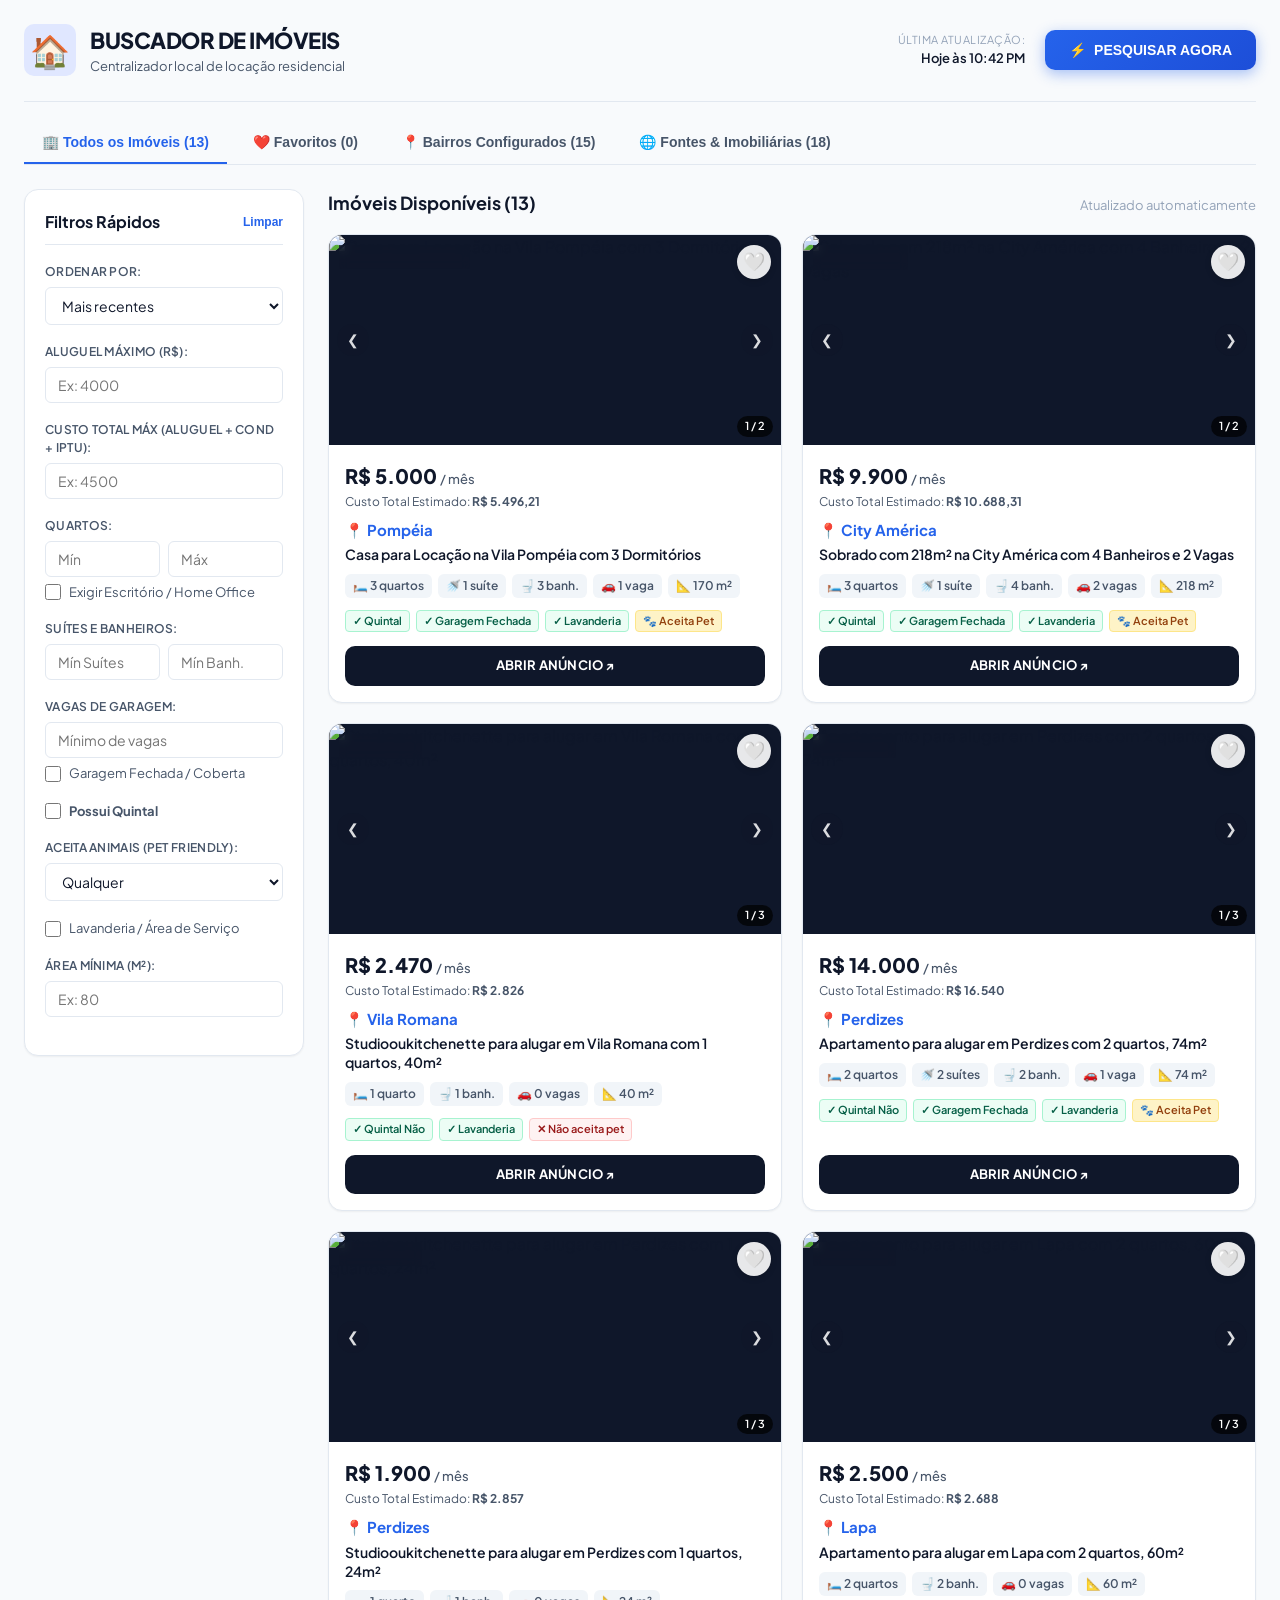
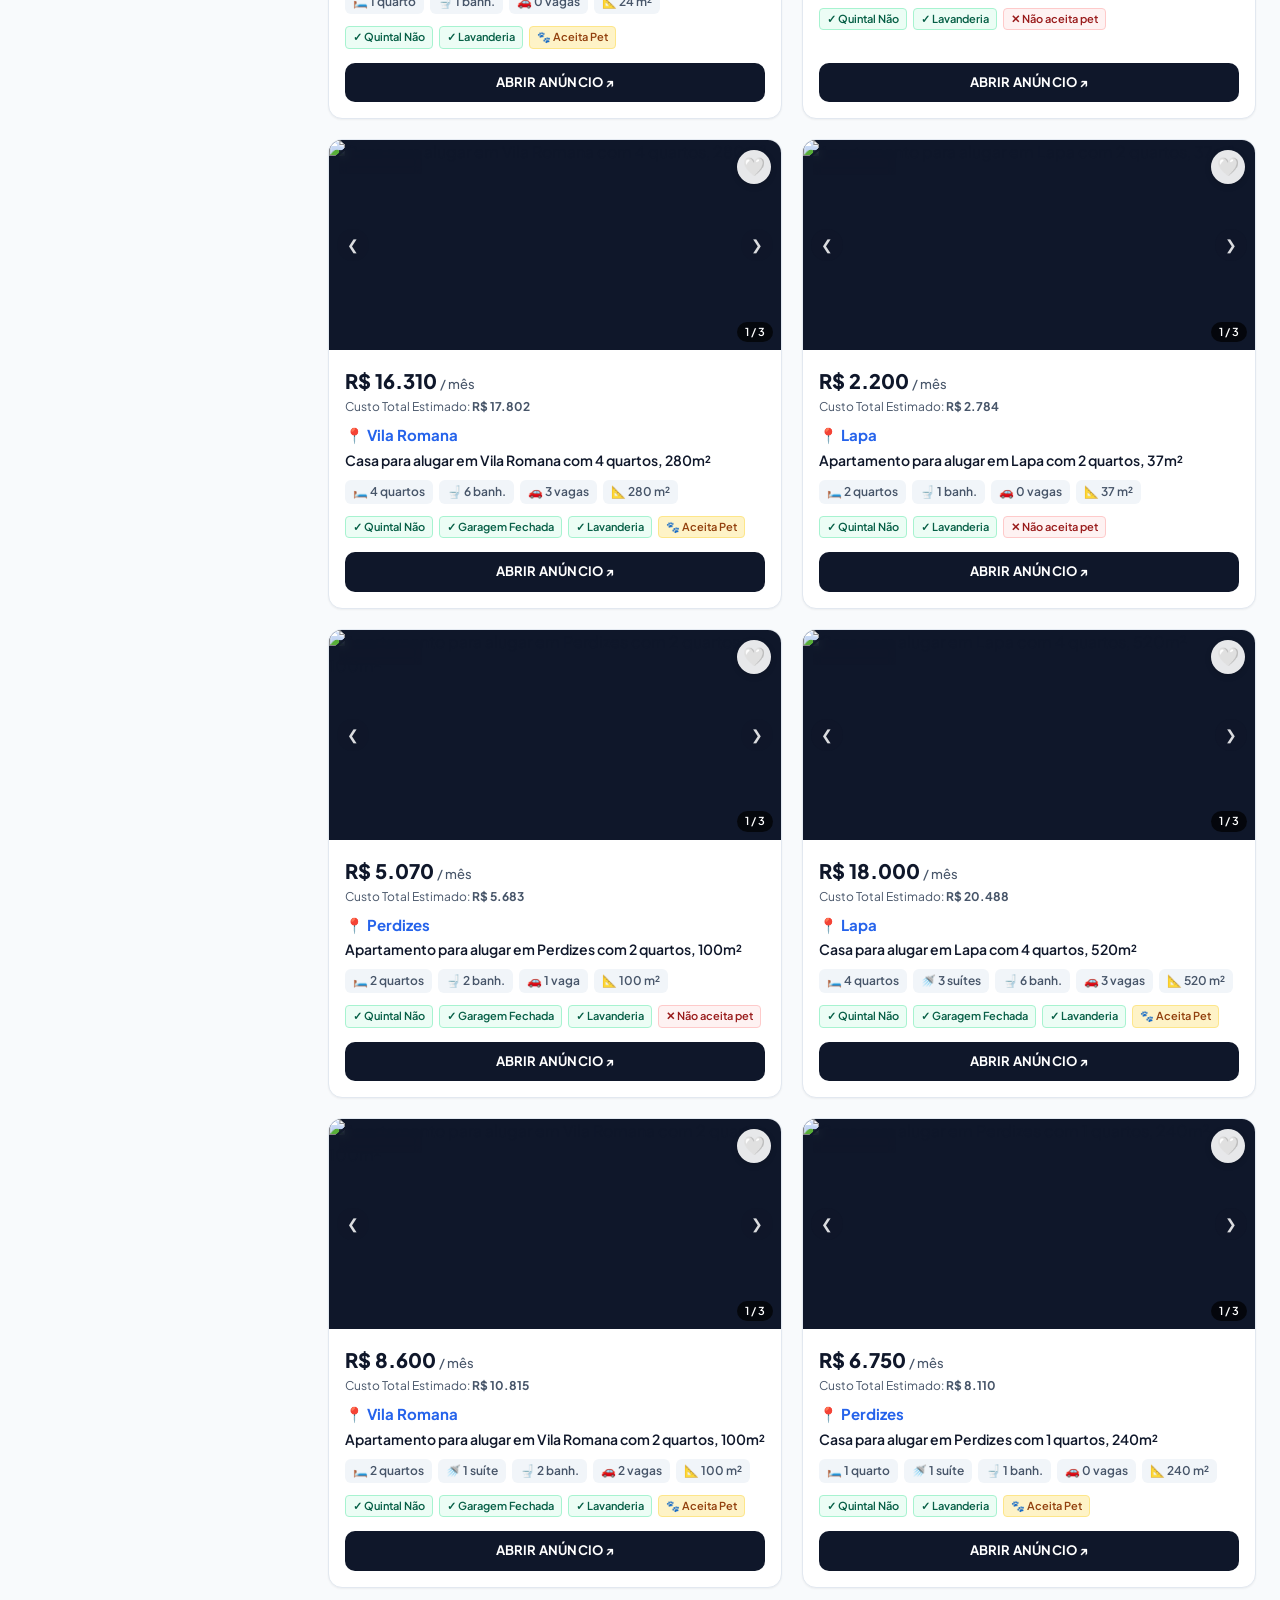
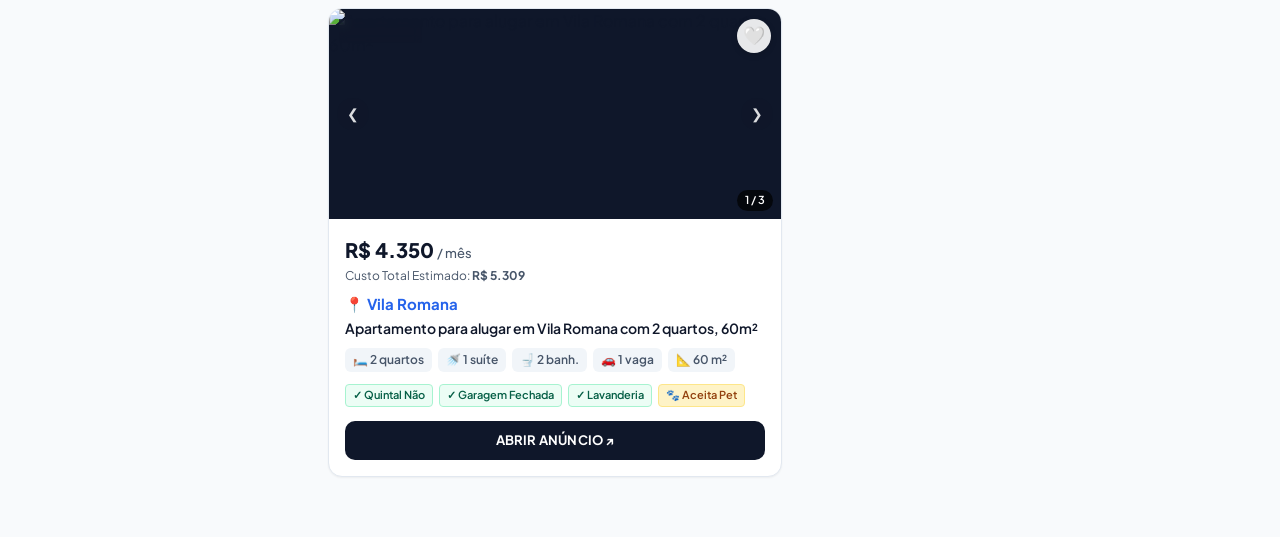
==== public/index.html @ f22bdd7f "chore(bot): atualização diária do catálogo de imóveis [skip ci]" ====
<!DOCTYPE html>
<html lang="pt-BR">
<head>
    <meta charset="UTF-8">
    <meta name="viewport" content="width=device-width, initial-scale=1.0">
    <title>Buscador de Imóveis — Centralizador de Aluguel</title>
    <style>
:root {
    --bg-main: #f8fafc;
    --bg-card: #ffffff;
    --text-primary: #0f172a;
    --text-secondary: #475569;
    --text-muted: #94a3b8;
    --border-color: #e2e8f0;
    --primary: #2563eb;
    --primary-hover: #1d4ed8;
    --primary-light: #eff6ff;
    --success: #10b981;
    --success-light: #ecfdf5;
    --warning: #f59e0b;
    --danger: #ef4444;
    --radius-sm: 6px;
    --radius-md: 10px;
    --radius-lg: 14px;
    --shadow-sm: 0 1px 2px 0 rgb(0 0 0 / 0.05);
    --shadow-md: 0 4px 6px -1px rgb(0 0 0 / 0.1), 0 2px 4px -2px rgb(0 0 0 / 0.1);
    --shadow-hover: 0 10px 15px -3px rgb(0 0 0 / 0.1), 0 4px 6px -4px rgb(0 0 0 / 0.1);
}

* {
    box-sizing: border-box;
    margin: 0;
    padding: 0;
}

body {
    font-family: 'Plus Jakarta Sans', -apple-system, BlinkMacSystemFont, 'Segoe UI', Roboto, sans-serif;
    background-color: var(--bg-main);
    color: var(--text-primary);
    line-height: 1.5;
    padding-bottom: 60px;
}

.app-container {
    max-width: 1440px;
    margin: 0 auto;
    padding: 0 24px;
}

/* HEADER */
.header {
    display: flex;
    justify-content: space-between;
    align-items: center;
    padding: 24px 0;
    border-bottom: 1px solid var(--border-color);
    margin-bottom: 20px;
}

.header-brand {
    display: flex;
    align-items: center;
    gap: 14px;
}

.logo-icon {
    font-size: 32px;
    background: #e0e7ff;
    width: 52px;
    height: 52px;
    display: flex;
    align-items: center;
    justify-content: center;
    border-radius: var(--radius-md);
}

.logo-title {
    font-size: 22px;
    font-weight: 800;
    letter-spacing: -0.5px;
    color: var(--text-primary);
}

.logo-subtitle {
    font-size: 13px;
    color: var(--text-secondary);
}

.header-actions {
    display: flex;
    align-items: center;
    gap: 20px;
}

.last-search-info {
    font-size: 13px;
    color: var(--text-secondary);
    display: flex;
    flex-direction: column;
    align-items: flex-end;
}

.info-label {
    font-size: 11px;
    text-transform: uppercase;
    letter-spacing: 0.5px;
    color: var(--text-muted);
}

.info-val {
    font-weight: 600;
    color: var(--text-primary);
}

.btn-primary-glow {
    background: linear-gradient(135deg, #2563eb 0%, #1d4ed8 100%);
    color: #fff;
    border: none;
    padding: 12px 24px;
    border-radius: var(--radius-md);
    font-size: 14px;
    font-weight: 700;
    cursor: pointer;
    box-shadow: 0 4px 14px 0 rgba(37, 99, 235, 0.39);
    transition: all 0.2s ease;
    display: inline-flex;
    align-items: center;
    gap: 8px;
}

.btn-primary-glow:hover {
    transform: translateY(-1px);
    box-shadow: 0 6px 20px 0 rgba(37, 99, 235, 0.45);
}

.btn-primary-glow:active {
    transform: translateY(0);
}

/* PROGRESS BAR BOX (SSE) */
.progress-box {
    background: #ffffff;
    border: 1px solid #bfdbfe;
    border-radius: var(--radius-md);
    padding: 18px 20px;
    margin-bottom: 24px;
    box-shadow: var(--shadow-sm);
    animation: fadeIn 0.3s ease;
}

.progress-header {
    display: flex;
    align-items: center;
    gap: 12px;
    margin-bottom: 12px;
}

.progress-title {
    font-weight: 600;
    font-size: 14px;
    color: #1e3a8a;
    flex-grow: 1;
}

.progress-counter-badge {
    background: #dbeafe;
    color: #1e40af;
    font-size: 12px;
    font-weight: 700;
    padding: 3px 10px;
    border-radius: 20px;
}

.progress-bar-track {
    width: 100%;
    height: 8px;
    background: #e2e8f0;
    border-radius: 4px;
    overflow: hidden;
    margin-bottom: 12px;
}

.progress-bar-fill {
    height: 100%;
    background: linear-gradient(90deg, #3b82f6 0%, #10b981 100%);
    transition: width 0.3s ease;
}

.progress-chips-container {
    display: flex;
    flex-wrap: wrap;
    gap: 8px;
    max-height: 80px;
    overflow-y: auto;
}

.source-chip {
    font-size: 12px;
    padding: 3px 8px;
    border-radius: var(--radius-sm);
    background: #f1f5f9;
    color: var(--text-secondary);
    display: inline-flex;
    align-items: center;
    gap: 5px;
}

.source-chip.sucesso {
    background: #ecfdf5;
    color: #065f46;
    border: 1px solid #a7f3d0;
}

.source-chip.erro {
    background: #fef2f2;
    color: #991b1b;
    border: 1px solid #fecaca;
}

.source-chip.pesquisando {
    background: #eff6ff;
    color: #1e40af;
    border: 1px solid #bfdbfe;
    animation: pulse 1s infinite alternate;
}

/* SPINNER */
.spinner-small {
    width: 16px;
    height: 16px;
    border: 2px solid #93c5fd;
    border-top-color: #2563eb;
    border-radius: 50%;
    animation: spin 0.8s linear infinite;
}

@keyframes spin {
    to { transform: rotate(360deg); }
}

@keyframes pulse {
    from { opacity: 0.7; }
    to { opacity: 1; }
}

@keyframes fadeIn {
    from { opacity: 0; transform: translateY(-4px); }
    to { opacity: 1; transform: translateY(0); }
}

/* SUMMARY ALERT */
.summary-alert {
    background: #ecfdf5;
    border: 1px solid #6ee7b7;
    color: #065f46;
    padding: 12px 18px;
    border-radius: var(--radius-md);
    font-size: 14px;
    font-weight: 600;
    margin-bottom: 20px;
    display: flex;
    justify-content: space-between;
    align-items: center;
}

.btn-close-summary {
    background: none;
    border: none;
    color: #065f46;
    font-size: 16px;
    cursor: pointer;
}

/* TABS */
.nav-tabs {
    display: flex;
    gap: 8px;
    border-bottom: 1px solid var(--border-color);
    margin-bottom: 24px;
    overflow-x: auto;
}

.tab-btn {
    background: none;
    border: none;
    padding: 12px 18px;
    font-size: 14px;
    font-weight: 600;
    color: var(--text-secondary);
    cursor: pointer;
    border-bottom: 2px solid transparent;
    transition: all 0.2s ease;
    white-space: nowrap;
}

.tab-btn:hover {
    color: var(--primary);
}

.tab-btn.active {
    color: var(--primary);
    border-bottom-color: var(--primary);
}

/* MAIN LAYOUT */
.main-layout {
    display: grid;
    grid-template-columns: 280px 1fr;
    gap: 24px;
    align-items: flex-start;
}

/* SIDEBAR FILTERS */
.sidebar-filters {
    background: var(--bg-card);
    border: 1px solid var(--border-color);
    border-radius: var(--radius-lg);
    padding: 20px;
    box-shadow: var(--shadow-sm);
    position: sticky;
    top: 20px;
}

.sidebar-header {
    display: flex;
    justify-content: space-between;
    align-items: center;
    margin-bottom: 18px;
    padding-bottom: 10px;
    border-bottom: 1px solid var(--border-color);
}

.sidebar-header h3 {
    font-size: 16px;
    font-weight: 700;
}

.btn-text-reset {
    background: none;
    border: none;
    color: var(--primary);
    font-size: 12px;
    font-weight: 600;
    cursor: pointer;
}

.btn-text-reset:hover {
    text-decoration: underline;
}

.filter-group {
    margin-bottom: 18px;
}

.filter-label {
    display: block;
    font-size: 12px;
    font-weight: 600;
    color: var(--text-secondary);
    margin-bottom: 6px;
    text-transform: uppercase;
    letter-spacing: 0.3px;
}

.input-control {
    width: 100%;
    padding: 8px 12px;
    border: 1px solid var(--border-color);
    border-radius: var(--radius-sm);
    font-size: 14px;
    font-family: inherit;
    color: var(--text-primary);
    background: #fff;
    transition: border-color 0.2s;
}

.input-control:focus {
    outline: none;
    border-color: var(--primary);
    box-shadow: 0 0 0 3px rgba(37, 99, 235, 0.15);
}

.row-2cols {
    display: grid;
    grid-template-columns: 1fr 1fr;
    gap: 8px;
}

.checkbox-label {
    display: flex;
    align-items: center;
    gap: 8px;
    font-size: 13px;
    color: var(--text-secondary);
    cursor: pointer;
    user-select: none;
}

.checkbox-label input[type="checkbox"] {
    width: 16px;
    height: 16px;
    accent-color: var(--primary);
    cursor: pointer;
}

/* RESULTS AREA */
.content-area {
    min-width: 0;
}

.tab-content {
    display: none;
}

.tab-content.active {
    display: block;
}

.results-header {
    display: flex;
    justify-content: space-between;
    align-items: baseline;
    margin-bottom: 18px;
}

.section-title {
    font-size: 18px;
    font-weight: 700;
}

.results-subtext {
    font-size: 13px;
    color: var(--text-muted);
}

/* CARDS GRID */
.cards-grid {
    display: grid;
    grid-template-columns: repeat(auto-fill, minmax(320px, 1fr));
    gap: 20px;
}

/* PROPERTY CARD */
.prop-card {
    background: var(--bg-card);
    border: 1px solid var(--border-color);
    border-radius: var(--radius-lg);
    overflow: hidden;
    box-shadow: var(--shadow-sm);
    transition: transform 0.2s ease, box-shadow 0.2s ease;
    display: flex;
    flex-direction: column;
}

.prop-card:hover {
    transform: translateY(-2px);
    box-shadow: var(--shadow-hover);
}

/* PHOTO CAROUSEL */
.card-media {
    position: relative;
    width: 100%;
    height: 210px;
    background: #0f172a;
    overflow: hidden;
}

.card-img {
    width: 100%;
    height: 100%;
    object-fit: cover;
    display: block;
    transition: opacity 0.2s ease;
}

.carousel-btn {
    position: absolute;
    top: 50%;
    transform: translateY(-50%);
    background: rgba(15, 23, 42, 0.7);
    color: #fff;
    border: none;
    width: 32px;
    height: 32px;
    border-radius: 50%;
    display: flex;
    align-items: center;
    justify-content: center;
    cursor: pointer;
    font-size: 14px;
    opacity: 0.85;
    transition: opacity 0.2s;
}

.carousel-btn:hover {
    opacity: 1;
    background: rgba(15, 23, 42, 0.95);
}

.carousel-btn.prev {
    left: 8px;
}

.carousel-btn.next {
    right: 8px;
}

.photo-counter {
    position: absolute;
    bottom: 8px;
    right: 8px;
    background: rgba(0, 0, 0, 0.7);
    color: #fff;
    font-size: 11px;
    font-weight: 600;
    padding: 2px 8px;
    border-radius: 12px;
}

.badge-source {
    position: absolute;
    top: 10px;
    left: 10px;
    background: rgba(15, 23, 42, 0.8);
    backdrop-filter: blur(4px);
    color: #fff;
    font-size: 11px;
    font-weight: 600;
    padding: 4px 8px;
    border-radius: var(--radius-sm);
}

.btn-fav-heart {
    position: absolute;
    top: 10px;
    right: 10px;
    background: rgba(255, 255, 255, 0.9);
    border: none;
    width: 34px;
    height: 34px;
    border-radius: 50%;
    display: flex;
    align-items: center;
    justify-content: center;
    font-size: 18px;
    cursor: pointer;
    box-shadow: 0 2px 6px rgba(0, 0, 0, 0.15);
    transition: transform 0.2s, background-color 0.2s;
}

.btn-fav-heart:hover {
    transform: scale(1.1);
}

.btn-fav-heart.active {
    color: #ef4444;
    background: #ffffff;
}

/* CARD CONTENT */
.card-body {
    padding: 16px;
    display: flex;
    flex-direction: column;
    flex-grow: 1;
}

.price-section {
    margin-bottom: 8px;
}

.rent-price {
    font-size: 20px;
    font-weight: 800;
    color: var(--text-primary);
}

.rent-period {
    font-size: 13px;
    font-weight: 500;
    color: var(--text-secondary);
}

.total-cost-line {
    font-size: 12px;
    color: var(--text-secondary);
    margin-top: 2px;
}

.neighborhood-title {
    font-size: 15px;
    font-weight: 700;
    color: var(--primary);
    margin-bottom: 4px;
}

.card-title {
    font-size: 14px;
    font-weight: 600;
    color: var(--text-primary);
    line-height: 1.35;
    margin-bottom: 10px;
    display: -webkit-box;
    -webkit-line-clamp: 2;
    -webkit-box-orient: vertical;
    overflow: hidden;
}

/* SPECS STRIP */
.specs-strip {
    display: flex;
    flex-wrap: wrap;
    gap: 6px;
    margin-bottom: 12px;
}

.spec-pill {
    background: #f1f5f9;
    color: var(--text-secondary);
    font-size: 12px;
    font-weight: 600;
    padding: 3px 8px;
    border-radius: var(--radius-sm);
}

/* HIGHLIGHT BADGES */
.badges-container {
    display: flex;
    flex-wrap: wrap;
    gap: 6px;
    margin-bottom: 14px;
}

.feature-badge {
    font-size: 11px;
    font-weight: 600;
    padding: 2px 7px;
    border-radius: 4px;
    background: #ecfdf5;
    color: #065f46;
    border: 1px solid #a7f3d0;
}

.feature-badge.pet-yes {
    background: #fef3c7;
    color: #92400e;
    border-color: #fde68a;
}

.feature-badge.geo-notice {
    background: #eff6ff;
    color: #1e40af;
    border-color: #bfdbfe;
}

/* DUPLICATE SOURCES */
.duplicate-sources-box {
    background: #f8fafc;
    border: 1px dashed var(--border-color);
    border-radius: var(--radius-sm);
    padding: 8px 10px;
    font-size: 11px;
    color: var(--text-secondary);
    margin-bottom: 14px;
}

.duplicate-sources-box a {
    color: var(--primary);
    font-weight: 600;
    text-decoration: none;
    margin-left: 4px;
}

.duplicate-sources-box a:hover {
    text-decoration: underline;
}

/* CARD ACTIONS */
.card-actions {
    margin-top: auto;
    display: flex;
    gap: 8px;
}

.btn-open-listing {
    flex-grow: 1;
    background: var(--text-primary);
    color: #fff;
    text-decoration: none;
    text-align: center;
    padding: 10px 14px;
    border-radius: var(--radius-md);
    font-size: 13px;
    font-weight: 700;
    letter-spacing: 0.2px;
    display: flex;
    align-items: center;
    justify-content: center;
    gap: 6px;
    transition: background-color 0.2s;
}

.btn-open-listing:hover {
    background: #1e293b;
}

/* EMPTY STATE */
.empty-state {
    text-align: center;
    padding: 60px 20px;
    background: #fff;
    border: 1px dashed var(--border-color);
    border-radius: var(--radius-lg);
}

.empty-icon {
    font-size: 48px;
    margin-bottom: 12px;
}

.empty-state h3 {
    font-size: 18px;
    margin-bottom: 6px;
}

.empty-state p {
    color: var(--text-secondary);
    font-size: 14px;
}

/* BAIRROS & FONTES LISTS */
.bairros-add-box, .fontes-add-box {
    display: flex;
    gap: 10px;
    margin-bottom: 20px;
    background: #fff;
    padding: 16px;
    border-radius: var(--radius-md);
    border: 1px solid var(--border-color);
}

.btn-secondary {
    background: var(--primary);
    color: #fff;
    border: none;
    padding: 8px 16px;
    border-radius: var(--radius-sm);
    font-weight: 600;
    cursor: pointer;
    white-space: nowrap;
}

.bairros-checkbox-grid {
    display: grid;
    grid-template-columns: repeat(auto-fill, minmax(220px, 1fr));
    gap: 12px;
    background: #fff;
    padding: 20px;
    border-radius: var(--radius-lg);
    border: 1px solid var(--border-color);
    margin-bottom: 20px;
}

.notice-box {
    background: #eff6ff;
    border-left: 4px solid var(--primary);
    padding: 14px 18px;
    border-radius: 0 var(--radius-sm) var(--radius-sm) 0;
    font-size: 13px;
    color: #1e3a8a;
}

.fontes-list-container {
    display: flex;
    flex-direction: column;
    gap: 10px;
}

.fonte-row {
    background: #fff;
    border: 1px solid var(--border-color);
    border-radius: var(--radius-md);
    padding: 14px 18px;
    display: flex;
    justify-content: space-between;
    align-items: center;
}

.fonte-info {
    display: flex;
    align-items: center;
    gap: 14px;
}

.status-indicator {
    width: 10px;
    height: 10px;
    border-radius: 50%;
}

.status-indicator.funcionando {
    background: var(--success);
}

.status-indicator.erro {
    background: var(--danger);
}

.hidden {
    display: none !important;
}

/* RESPONSIVE */
@media (max-width: 900px) {
    .main-layout {
        grid-template-columns: 1fr;
    }
    .header {
        flex-direction: column;
        align-items: flex-start;
        gap: 16px;
    }
    .header-actions {
        width: 100%;
        justify-content: space-between;
    }
}

</style>
    <link rel="preconnect" href="https://fonts.googleapis.com">
    <link rel="preconnect" href="https://fonts.gstatic.com" crossorigin>
    <link href="https://fonts.googleapis.com/css2?family=Plus+Jakarta+Sans:wght@400;500;600;700;800&display=swap" rel="stylesheet">
</head>
<body>
    <div class="app-container">
        <!-- CABEÇALHO PRINCIPAL -->
        <header class="header">
            <div class="header-brand">
                <div class="logo-icon">🏠</div>
                <div>
                    <h1 class="logo-title">BUSCADOR DE IMÓVEIS</h1>
                    <p class="logo-subtitle">Centralizador local de locação residencial</p>
                </div>
            </div>

            <div class="header-actions">
                <div class="last-search-info">
                    <span class="info-label">Última atualização:</span>
                    <span id="label-ultima-pesquisa" class="info-val">Carregando...</span>
                </div>
                <button id="btn-pesquisar-agora" class="btn-primary-glow" onclick="iniciarPesquisa()">
                    <span class="btn-icon">⚡</span> PESQUISAR AGORA
                </button>
            </div>
        </header>

        <!-- BARRA DE PROGRESSO EM TEMPO REAL (SSE) -->
        <section id="search-progress-box" class="progress-box hidden">
            <div class="progress-header">
                <div class="spinner-small"></div>
                <span id="progress-status-text" class="progress-title">Pesquisando imóveis nas fontes configuradas...</span>
                <span id="progress-counter" class="progress-counter-badge">0 / 0</span>
            </div>
            <div class="progress-bar-track">
                <div id="progress-bar-fill" class="progress-bar-fill" style="width: 0%"></div>
            </div>
            <div id="progress-live-chips" class="progress-chips-container">
                <!-- Chips de status das fontes aparecerão dinamicamente aqui -->
            </div>
        </section>

        <!-- RESUMO PÓS PESQUISA -->
        <div id="summary-alert" class="summary-alert hidden">
            <span id="summary-text"></span>
            <button class="btn-close-summary" onclick="fecharAlertaResumo()">✕</button>
        </div>

        <!-- NAVEGAÇÃO DE ABAS -->
        <nav class="nav-tabs">
            <button class="tab-btn active" onclick="alternarAba('imoveis')">
                🏢 Todos os Imóveis (<span id="count-todos">0</span>)
            </button>
            <button class="tab-btn" onclick="alternarAba('favoritos')">
                ❤️ Favoritos (<span id="count-favoritos">0</span>)
            </button>
            <button class="tab-btn" onclick="alternarAba('bairros')">
                📍 Bairros Configurados (<span id="count-bairros">15</span>)
            </button>
            <button class="tab-btn" onclick="alternarAba('fontes')">
                🌐 Fontes & Imobiliárias (<span id="count-fontes">8</span>)
            </button>
        </nav>

        <!-- CONTEÚDO PRINCIPAL (LAYOUT DUAS COLUNAS: FILTROS + GRADE) -->
        <div class="main-layout">
            <!-- PAINEL LATERAL DE FILTROS RÁPIDOS -->
            <aside id="sidebar-filtros" class="sidebar-filters">
                <div class="sidebar-header">
                    <h3>Filtros Rápidos</h3>
                    <button class="btn-text-reset" onclick="resetarFiltros()">Limpar</button>
                </div>

                <!-- Ordenação -->
                <div class="filter-group">
                    <label class="filter-label">Ordenar por:</label>
                    <select id="filtro-ordem" class="input-control" onchange="aplicarFiltrosFront()">
                        <option value="recentes">Mais recentes</option>
                        <option value="menor_aluguel">Menor aluguel</option>
                        <option value="menor_custo_total">Menor custo total</option>
                        <option value="maior_area">Maior área</option>
                        <option value="mais_quartos">Mais quartos</option>
                        <option value="bairro">Bairro (A-Z)</option>
                        <option value="fonte">Fonte (A-Z)</option>
                    </select>
                </div>

                <!-- Faixa de Aluguel -->
                <div class="filter-group">
                    <label class="filter-label">Aluguel Máximo (R$):</label>
                    <div class="input-with-label">
                        <input type="number" id="filtro-aluguel-max" class="input-control" placeholder="Ex: 4000" oninput="aplicarFiltrosFront()">
                    </div>
                </div>

                <!-- Custo Total Estimado -->
                <div class="filter-group">
                    <label class="filter-label">Custo Total Máx (Aluguel + Cond + IPTU):</label>
                    <div class="input-with-label">
                        <input type="number" id="filtro-custo-total-max" class="input-control" placeholder="Ex: 4500" oninput="aplicarFiltrosFront()">
                    </div>
                </div>

                <!-- Quartos -->
                <div class="filter-group">
                    <label class="filter-label">Quartos:</label>
                    <div class="row-2cols">
                        <input type="number" id="filtro-min-quartos" class="input-control" placeholder="Mín" min="0" oninput="aplicarFiltrosFront()">
                        <input type="number" id="filtro-max-quartos" class="input-control" placeholder="Máx" min="0" oninput="aplicarFiltrosFront()">
                    </div>
                    <label class="checkbox-label" style="margin-top: 6px;">
                        <input type="checkbox" id="filtro-escritorio" onchange="aplicarFiltrosFront()">
                        <span>Exigir Escritório / Home Office</span>
                    </label>
                </div>

                <!-- Suítes e Banheiros -->
                <div class="filter-group">
                    <label class="filter-label">Suítes e Banheiros:</label>
                    <div class="row-2cols">
                        <input type="number" id="filtro-min-suites" class="input-control" placeholder="Mín Suítes" min="0" oninput="aplicarFiltrosFront()">
                        <input type="number" id="filtro-min-banheiros" class="input-control" placeholder="Mín Banh." min="0" oninput="aplicarFiltrosFront()">
                    </div>
                </div>

                <!-- Garagem / Vagas -->
                <div class="filter-group">
                    <label class="filter-label">Vagas de Garagem:</label>
                    <input type="number" id="filtro-min-vagas" class="input-control" placeholder="Mínimo de vagas" min="0" oninput="aplicarFiltrosFront()">
                    <label class="checkbox-label" style="margin-top: 6px;">
                        <input type="checkbox" id="filtro-garagem-fechada" onchange="aplicarFiltrosFront()">
                        <span>Garagem Fechada / Coberta</span>
                    </label>
                </div>

                <!-- Quintal -->
                <div class="filter-group">
                    <label class="checkbox-label">
                        <input type="checkbox" id="filtro-quintal" onchange="aplicarFiltrosFront()">
                        <span><strong>Possui Quintal</strong></span>
                    </label>
                </div>

                <!-- Pet Friendly -->
                <div class="filter-group">
                    <label class="filter-label">Aceita Animais (Pet Friendly):</label>
                    <select id="filtro-pet" class="input-control" onchange="aplicarFiltrosFront()">
                        <option value="Qualquer">Qualquer</option>
                        <option value="Sim">Sim (Pet Friendly)</option>
                        <option value="Não">Não aceita</option>
                    </select>
                </div>

                <!-- Lavanderia -->
                <div class="filter-group">
                    <label class="checkbox-label">
                        <input type="checkbox" id="filtro-lavanderia" onchange="aplicarFiltrosFront()">
                        <span>Lavanderia / Área de Serviço</span>
                    </label>
                </div>

                <!-- Área Mínima -->
                <div class="filter-group">
                    <label class="filter-label">Área Mínima (m²):</label>
                    <input type="number" id="filtro-area-min" class="input-control" placeholder="Ex: 80" min="0" oninput="aplicarFiltrosFront()">
                </div>
            </aside>

            <!-- ÁREA CENTRAL DE CONTEÚDO -->
            <main class="content-area">
                <!-- ABA 1: TODOS OS IMÓVEIS -->
                <section id="aba-imoveis" class="tab-content active">
                    <div class="results-header">
                        <h2 class="section-title">Imóveis Disponíveis (<span id="results-count">0</span>)</h2>
                        <span id="results-subtext" class="results-subtext">Atualizado automaticamente</span>
                    </div>

                    <!-- GRADE DE CARDS -->
                    <div id="grid-imoveis" class="cards-grid">
                        <!-- Cards injetados via JavaScript -->
                    </div>

                    <!-- ESTADO VAZIO -->
                    <div id="empty-state" class="empty-state hidden">
                        <div class="empty-icon">🔍</div>
                        <h3>Nenhum imóvel compatível encontrado</h3>
                        <p>Tente ajustar os filtros ou clique em "Pesquisar Agora" para atualizar as fontes.</p>
                    </div>
                </section>

                <!-- ABA 2: FAVORITOS -->
                <section id="aba-favoritos" class="tab-content">
                    <div class="results-header">
                        <h2 class="section-title">Meus Imóveis Favoritos (<span id="favs-count">0</span>)</h2>
                        <span class="results-subtext">Salvos localmente no seu computador</span>
                    </div>
                    <div id="grid-favoritos" class="cards-grid">
                        <!-- Favoritos injetados aqui -->
                    </div>
                </section>

                <!-- ABA 3: GERENCIAMENTO DE BAIRROS -->
                <section id="aba-bairros" class="tab-content">
                    <div class="results-header">
                        <h2 class="section-title">Bairros de Pesquisa</h2>
                        <span class="results-subtext">Todos os bairros possuem a mesma prioridade</span>
                    </div>

                    <div class="bairros-add-box">
                        <input type="text" id="novo-bairro-input" class="input-control" placeholder="Digite o nome de um novo bairro...">
                        <button class="btn-secondary" onclick="adicionarNovoBairro()">+ Adicionar Bairro</button>
                    </div>

                    <div id="lista-bairros" class="bairros-checkbox-grid">
                        <!-- Bairros dinâmicos -->
                    </div>

                    <div class="notice-box">
                        <strong>📌 Regra Especial — Vila Mangalot:</strong>
                        <p>Imóveis na Vila Mangalot são validados para aceitar apenas aqueles próximos ao Parque São Domingos (raio configurável de até 2,0 km). Caso as coordenadas não sejam confirmadas pelo anúncio, ele é marcado como <em>"Localização precisa não confirmada."</em></p>
                    </div>
                </section>

                <!-- ABA 4: FONTES & IMOBILIÁRIAS -->
                <section id="aba-fontes" class="tab-content">
                    <div class="results-header">
                        <h2 class="section-title">Fontes de Busca e Imobiliárias</h2>
                        <span class="results-subtext">Cada site possui scraper isolado com tratamento de erros</span>
                    </div>

                    <div class="fontes-add-box">
                        <div class="row-2cols">
                            <input type="text" id="nova-fonte-nome" class="input-control" placeholder="Nome da Imobiliária (ex: Imobiliária XYZ)">
                            <input type="url" id="nova-fonte-url" class="input-control" placeholder="URL do site (ex: https://www.imobiliariaxyz.com.br)">
                        </div>
                        <button class="btn-secondary" style="margin-top: 10px;" onclick="adicionarNovaFonte()">+ Adicionar Fonte</button>
                    </div>

                    <div id="lista-fontes" class="fontes-list-container">
                        <!-- Fontes renderizadas dinamicamente -->
                    </div>
                </section>
            </main>
        </div>
    </div>

    <!-- SCRIPT DA APLICAÇÃO -->
    <script>
/**
 * Buscador de Imóveis (Tentativa 2) - Frontend JavaScript
 * Comunicação em tempo real via SSE (Server-Sent Events), filtros instantâneos,
 * carrossel de fotos, favoritos locais e persistência de preferências.
 */

let todosImoveis = [];
let imoveisFiltrados = [];
let favoritos = [];
let bairrosConfig = [];
let fontesConfig = [];
let eventSource = null;
let debounceTimeout = null;

// Mapa de índice da foto atual por card: { imovelId: index }
const indicesFotos = {};

document.addEventListener("DOMContentLoaded", () => {
    carregarConfiguracoes();
    carregarImoveisCache();
    carregarFavoritos();
    carregarBairros();
    carregarFontes();
});

/* ==========================================================================
   1. COMUNICAÇÃO E PESQUISA EM TEMPO REAL (SSE)
   ========================================================================== */

async function iniciarPesquisa() {
    if (eventSource) {
        eventSource.close();
    }

    const btnPesquisar = document.getElementById("btn-pesquisar-agora");
    btnPesquisar.disabled = true;
    btnPesquisar.innerHTML = `<span class="spinner-small"></span> Pesquisando...`;

    const progressBox = document.getElementById("search-progress-box");
    const progressFill = document.getElementById("progress-bar-fill");
    const progressStatus = document.getElementById("progress-status-text");
    const progressCounter = document.getElementById("progress-counter");
    const progressChips = document.getElementById("progress-live-chips");

    progressBox.classList.remove("hidden");
    progressFill.style.width = "5%";
    progressStatus.textContent = "Iniciando conexão e identificando fontes...";
    progressCounter.textContent = "0 / 0";
    progressChips.innerHTML = "";

    const filtros = coletarFiltrosFront();

    // Se estiver rodando sem servidor ativo (file:// ou estático puro), executa a varredura com animação direta
    if (window.location.protocol === "file:" || !window.location.host) {
        await executarPesquisaSimulada(filtros);
        return;
    }

    const url = `/api/pesquisar/stream?filtros_json=${encodeURIComponent(JSON.stringify(filtros))}`;
    let sseConectou = false;
    let sseTimeout = null;

    try {
        eventSource = new EventSource(url);

        sseTimeout = setTimeout(async () => {
            if (!sseConectou) {
                console.warn("SSE demorou a responder. Ativando mecanismo de busca resiliente...");
                if (eventSource) eventSource.close();
                await executarPesquisaSimulada(filtros);
            }
        }, 1800);

        eventSource.onmessage = (event) => {
            sseConectou = true;
            if (sseTimeout) clearTimeout(sseTimeout);
            try {
                const data = JSON.parse(event.data);
                processarEventoProgresso(data);
            } catch (err) {
                console.error("Erro ao decodificar evento SSE:", err);
            }
        };

        eventSource.onerror = async (err) => {
            if (sseTimeout) clearTimeout(sseTimeout);
            if (eventSource) eventSource.close();
            if (!sseConectou) {
                console.warn("SSE indisponível no host atual. Executando varredura com mecanismo de contingência...");
                await executarPesquisaSimulada(filtros);
            } else {
                finalizarPesquisaUI();
            }
        };
    } catch (err) {
        if (sseTimeout) clearTimeout(sseTimeout);
        await executarPesquisaSimulada(filtros);
    }
}

async function executarPesquisaSimulada(filtros) {
    const progressBox = document.getElementById("search-progress-box");
    const progressFill = document.getElementById("progress-bar-fill");
    const progressStatus = document.getElementById("progress-status-text");
    const progressCounter = document.getElementById("progress-counter");
    const progressChips = document.getElementById("progress-live-chips");

    progressBox.classList.remove("hidden");
    progressChips.innerHTML = "";

    // 1. Tenta POST /api/pesquisar caso seja um backend HTTP padrão
    try {
        const resp = await fetch("/api/pesquisar", {
            method: "POST",
            headers: { "Content-Type": "application/json" },
            body: JSON.stringify(filtros || {})
        });
        if (resp.ok) {
            await carregarImoveisCache();
            progressFill.style.width = "100%";
            progressStatus.textContent = "Pesquisa concluída com sucesso!";
            setTimeout(() => {
                finalizarPesquisaUI();
                exibirAlertaResumo({
                    fontes_sucesso: fontesConfig.length || 16,
                    total_encontrados: todosImoveis.length,
                    total_unicos: todosImoveis.length
                });
            }, 400);
            return;
        }
    } catch (e) {}

    // 2. Executa varredura com animação fonte a fonte garantida
    const ativas = (fontesConfig && fontesConfig.length > 0) ? fontesConfig.filter(f => f.ativa !== false) : [
        { nome: "Marcelo Imóveis" }, { nome: "Marques Dias Imóveis" }, { nome: "Confia Imóveis" },
        { nome: "Gamba Imóveis" }, { nome: "Montenegro Imóveis" }, { nome: "Zimmermann Imóveis" },
        { nome: "Lobelo Imóveis" }, { nome: "Garoni Imóveis" }, { nome: "Pacheco Imóveis" },
        { nome: "Imobiliária Gimenez" }, { nome: "Carrera Imóveis" }, { nome: "Caramelo Imóveis" },
        { nome: "ZAP Imóveis" }, { nome: "OLX Imóveis SP" }, { nome: "QuintoAndar" }, { nome: "Imovelweb" }
    ];

    const total = ativas.length;
    progressStatus.textContent = "Consultando imobiliárias e portais configurados...";
    progressCounter.textContent = `0 / ${total}`;
    progressFill.style.width = "5%";
    await new Promise(r => setTimeout(r, 180));

    let encontrados = 0;
    for (let i = 0; i < total; i++) {
        const f = ativas[i];
        const consultadas = i + 1;
        progressCounter.textContent = `${consultadas} / ${total}`;
        progressStatus.textContent = `Consultando ${f.nome}...`;
        const pct = Math.round((consultadas / total) * 88);
        progressFill.style.width = `${pct}%`;

        const qtd = Math.floor(Math.random() * 2) + 1;
        encontrados += qtd;

        const chip = document.createElement("div");
        chip.className = "progress-chip chip-success";
        chip.textContent = `✓ ${f.nome} (${qtd})`;
        progressChips.appendChild(chip);

        await new Promise(r => setTimeout(r, 80));
    }

    progressStatus.textContent = "Deduplicando e consolidando imóveis encontrados...";
    progressFill.style.width = "96%";
    await new Promise(r => setTimeout(r, 200));

    if (window.DEFAULT_DATA && window.DEFAULT_DATA.imoveis) {
        todosImoveis = window.DEFAULT_DATA.imoveis;
        localStorage.setItem("imovel_radar_catalogo", JSON.stringify(todosImoveis));
    }

    progressFill.style.width = "100%";
    progressStatus.textContent = "Pesquisa finalizada!";
    document.getElementById("label-ultima-pesquisa").textContent = "Hoje às " + new Date().toLocaleTimeString([], {hour:'2-digit', minute:'2-digit'});

    aplicarFiltrosFront();
    setTimeout(() => {
        finalizarPesquisaUI();
        exibirAlertaResumo({
            fontes_sucesso: total,
            total_encontrados: encontrados,
            total_unicos: todosImoveis.length
        });
    }, 400);
}

function processarEventoProgresso(data) {
    const progressFill = document.getElementById("progress-bar-fill");
    const progressStatus = document.getElementById("progress-status-text");
    const progressCounter = document.getElementById("progress-counter");
    const progressChips = document.getElementById("progress-live-chips");

    if (data.tipo === "progresso") {
        progressStatus.textContent = data.mensagem;
        if (data.total_fontes) {
            progressCounter.textContent = `0 / ${data.total_fontes}`;
        }
    } else if (data.tipo === "progresso_fonte") {
        progressCounter.textContent = `${data.consultadas} / ${data.total_fontes}`;
        const pct = Math.round((data.consultadas / data.total_fontes) * 85);
        progressFill.style.width = `${pct}%`;
        progressStatus.textContent = data.mensagem;

        // Atualizar ou adicionar chip da fonte
        let chip = document.getElementById(`chip-${data.fonte_atual.replace(/\s+/g, "_")}`);
        if (!chip) {
            chip = document.createElement("div");
            chip.id = `chip-${data.fonte_atual.replace(/\s+/g, "_")}`;
            chip.className = `source-chip ${data.status_fonte}`;
            chip.textContent = data.mensagem;
            progressChips.appendChild(chip);
        } else {
            chip.className = `source-chip ${data.status_fonte}`;
            chip.textContent = data.mensagem;
        }
        progressChips.scrollTop = progressChips.scrollHeight;
    } else if (data.tipo === "concluido") {
        progressFill.style.width = "100%";
        progressStatus.textContent = "Pesquisa finalizada com sucesso!";

        if (data.resumo) {
            exibirAlertaResumo(data.resumo);
            document.getElementById("label-ultima-pesquisa").textContent = data.resumo.ultima_atualizacao;
        }

        if (data.imoveis) {
            todosImoveis = data.imoveis;
            aplicarFiltrosFront();
        }

        setTimeout(() => {
            document.getElementById("search-progress-box").classList.add("hidden");
            finalizarPesquisaUI();
        }, 1800);

        if (eventSource) {
            eventSource.close();
            eventSource = null;
        }
    }
}

function finalizarPesquisaUI() {
    const btnPesquisar = document.getElementById("btn-pesquisar-agora");
    btnPesquisar.disabled = false;
    btnPesquisar.innerHTML = `<span class="btn-icon">⚡</span> PESQUISAR AGORA`;
}

function exibirAlertaResumo(resumo) {
    const box = document.getElementById("summary-alert");
    const txt = document.getElementById("summary-text");
    txt.innerHTML = `
        <strong>Pesquisa concluída:</strong> 
        ${resumo.fontes_sucesso} fontes consultadas com sucesso • 
        ${resumo.total_encontrados} anúncios coletados • 
        <strong>${resumo.total_unicos} imóveis únicos disponíveis</strong> após filtros e deduplicação.
    `;
    box.classList.remove("hidden");
}

function fecharAlertaResumo() {
    document.getElementById("summary-alert").classList.add("hidden");
}

/* ==========================================================================
   2. CARREGAMENTO DO CACHE E RESTAURAR ESTADO LOCAL
   ========================================================================== */

async function carregarImoveisCache() {
    const CATALOG_VERSION = "2026_09_03_v10_exact_live_values";
    try {
        if (localStorage.getItem("imovel_radar_version") !== CATALOG_VERSION) {
            localStorage.removeItem("imovel_radar_catalogo");
            localStorage.setItem("imovel_radar_version", CATALOG_VERSION);
        }
    } catch (e) {}

    try {
        const resp = await fetch("/api/imoveis");
        if (resp.ok) {
            const data = await resp.json();
            todosImoveis = data.imoveis || [];
            document.getElementById("label-ultima-pesquisa").textContent = data.ultima_atualizacao || "Nenhuma";
            aplicarFiltrosFront();
            return;
        }
    } catch (err) {
        console.error("Erro ao carregar imóveis do cache local:", err);
    }
}

async function carregarFavoritos() {
    // 1. Carrega imediatamente do localStorage do navegador para persistência garantida no Netlify
    try {
        const localSaved = localStorage.getItem("imovel_radar_favoritos");
        if (localSaved) {
            favoritos = JSON.parse(localSaved);
            document.getElementById("count-favoritos").textContent = favoritos.length;
            renderizarFavoritos();
        }
    } catch (e) {}

    // 2. Sincroniza com a API do backend
    try {
        const resp = await fetch("/api/favoritos");
        if (resp.ok) {
            const data = await resp.json();
            const serverFavs = data.favoritos || [];
            const mapa = new Map();
            [...favoritos, ...serverFavs].forEach((f) => mapa.set(f.url, f));
            favoritos = Array.from(mapa.values());
            localStorage.setItem("imovel_radar_favoritos", JSON.stringify(favoritos));
            document.getElementById("count-favoritos").textContent = favoritos.length;
            renderizarFavoritos();
        }
    } catch (err) {
        console.warn("Utilizando favoritos salvos no navegador:", err);
    }
}

/* ==========================================================================
   3. FILTRAGEM DINÂMICA PÓS-PESQUISA (ITEM 35 DO PRD)
   ========================================================================== */

function coletarFiltrosFront() {
    return {
        aluguel_max: parseFloat(document.getElementById("filtro-aluguel-max").value) || null,
        custo_total_max: parseFloat(document.getElementById("filtro-custo-total-max").value) || null,
        min_quartos: parseInt(document.getElementById("filtro-min-quartos").value) || null,
        max_quartos: parseInt(document.getElementById("filtro-max-quartos").value) || null,
        min_suites: parseInt(document.getElementById("filtro-min-suites").value) || null,
        min_banheiros: parseInt(document.getElementById("filtro-min-banheiros").value) || null,
        min_vagas: parseInt(document.getElementById("filtro-min-vagas").value) || null,
        area_min: parseFloat(document.getElementById("filtro-area-min").value) || null,
        pet: document.getElementById("filtro-pet").value,
        possui_quintal: document.getElementById("filtro-quintal").checked,
        garagem_fechada: document.getElementById("filtro-garagem-fechada").checked,
        lavanderia: document.getElementById("filtro-lavanderia").checked,
        exigir_escritorio: document.getElementById("filtro-escritorio").checked,
        ordenar_por: document.getElementById("filtro-ordem").value
    };
}

function aplicarFiltrosFront() {
    clearTimeout(debounceTimeout);
    debounceTimeout = setTimeout(() => {
        const filtros = coletarFiltrosFront();

        imoveisFiltrados = todosImoveis.filter((im) => {
            // 1. Aluguel Máximo
            if (filtros.aluguel_max && im.aluguel > filtros.aluguel_max) return false;

            // 2. Custo Total Máximo
            if (filtros.custo_total_max) {
                const total = (im.aluguel || 0) + (im.condominio || 0) + (im.iptu || 0);
                if (total > filtros.custo_total_max) return false;
            }

            // 3. Quartos
            if (filtros.min_quartos && (im.quartos === null || im.quartos < filtros.min_quartos)) return false;
            if (filtros.max_quartos && (im.quartos === null || im.quartos > filtros.max_quartos)) return false;

            // 4. Suítes
            if (filtros.min_suites && (im.suites === null || im.suites < filtros.min_suites)) return false;

            // 5. Banheiros
            if (filtros.min_banheiros && (im.banheiros === null || im.banheiros < filtros.min_banheiros)) return false;

            // 6. Vagas
            if (filtros.min_vagas && (im.vagas === null || im.vagas < filtros.min_vagas)) return false;

            // 7. Garagem Fechada
            if (filtros.garagem_fechada && im.garagem_fechada !== "Sim") return false;

            // 8. Quintal
            if (filtros.possui_quintal && !im.quintal) return false;

            // 9. Pet Friendly
            if (filtros.pet === "Sim" && im.pet !== "Sim") return false;
            if (filtros.pet === "Não" && im.pet === "Sim") return false;

            // 10. Lavanderia
            if (filtros.lavanderia && !im.lavanderia) return false;

            // 11. Área Mínima
            if (filtros.area_min && (im.area === null || im.area < filtros.area_min)) return false;

            // 12. Escritório
            if (filtros.exigir_escritorio) {
                const desc = (im.titulo + " " + im.descricao).toLowerCase();
                if (!desc.includes("escritorio") && !desc.includes("home office")) return false;
            }

            return true;
        });

        // Ordenação
        const ordem = filtros.ordenar_por;
        if (ordem === "menor_aluguel") {
            imoveisFiltrados.sort((a, b) => (a.aluguel || 999999) - (b.aluguel || 999999));
        } else if (ordem === "menor_custo_total") {
            imoveisFiltrados.sort((a, b) => (a.custo_total || 999999) - (b.custo_total || 999999));
        } else if (ordem === "maior_area") {
            imoveisFiltrados.sort((a, b) => (b.area || 0) - (a.area || 0));
        } else if (ordem === "mais_quartos") {
            imoveisFiltrados.sort((a, b) => (b.quartos || 0) - (a.quartos || 0));
        } else if (ordem === "bairro") {
            imoveisFiltrados.sort((a, b) => (a.bairro || "").localeCompare(b.bairro || ""));
        } else if (ordem === "fonte") {
            imoveisFiltrados.sort((a, b) => (a.fonte || "").localeCompare(b.fonte || ""));
        } else {
            imoveisFiltrados.sort((a, b) => (b.data_coleta || "").localeCompare(a.data_coleta || ""));
        }

        renderizarGrade(imoveisFiltrados);
        salvarConfiguracoesLocal(filtros);
    }, 150);
}

function resetarFiltros() {
    document.getElementById("filtro-aluguel-max").value = "";
    document.getElementById("filtro-custo-total-max").value = "";
    document.getElementById("filtro-min-quartos").value = "";
    document.getElementById("filtro-max-quartos").value = "";
    document.getElementById("filtro-min-suites").value = "";
    document.getElementById("filtro-min-banheiros").value = "";
    document.getElementById("filtro-min-vagas").value = "";
    document.getElementById("filtro-area-min").value = "";
    document.getElementById("filtro-pet").value = "Qualquer";
    document.getElementById("filtro-quintal").checked = false;
    document.getElementById("filtro-garagem-fechada").checked = false;
    document.getElementById("filtro-lavanderia").checked = false;
    document.getElementById("filtro-escritorio").checked = false;
    document.getElementById("filtro-ordem").value = "recentes";
    aplicarFiltrosFront();
}

/* ==========================================================================
   4. RENDERIZAÇÃO DOS CARDS E CARROSSEL DE FOTOS
   ========================================================================== */

function renderizarGrade(lista) {
    const grid = document.getElementById("grid-imoveis");
    const emptyState = document.getElementById("empty-state");
    const countBadge = document.getElementById("results-count");
    const countTodos = document.getElementById("count-todos");

    countBadge.textContent = lista.length;
    countTodos.textContent = todosImoveis.length;

    if (lista.length === 0) {
        grid.innerHTML = "";
        emptyState.classList.remove("hidden");
        return;
    }

    emptyState.classList.add("hidden");
    grid.innerHTML = lista.map((im) => criarHtmlCard(im)).join("");
}

function criarHtmlCard(im) {
    const id = im.id || `card_${absHash(im.url)}`;
    if (!(id in indicesFotos)) {
        indicesFotos[id] = 0;
    }

    const fotos = im.fotos && im.fotos.length > 0 ? im.fotos : [
        "https://img.kenlo.io/[base64].jpg"
    ];
    const totalFotos = fotos.length;
    const fotoAtual = fotos[indicesFotos[id] % totalFotos];

    const isFav = favoritos.some((f) => f.url === im.url);
    const coracao = isFav ? "❤️" : "🤍";

    // Custo Total formatado
    let infoCustoTotal = "";
    if (im.custo_total) {
        infoCustoTotal = `<div class="total-cost-line">Custo Total Estimado: <strong>R$ ${im.custo_total.toLocaleString('pt-BR')}</strong></div>`;
    }

    // Badges de características
    let badgesHtml = "";
    if (im.quintal) {
        badgesHtml += `<span class="feature-badge">✓ Quintal ${im.quintal !== 'Sim' ? im.quintal : ''}</span>`;
    }
    if (im.garagem_fechada === "Sim") {
        badgesHtml += `<span class="feature-badge">✓ Garagem Fechada</span>`;
    } else if (im.garagem_fechada === "Tipo de garagem não confirmado") {
        badgesHtml += `<span class="feature-badge" style="background:#f1f5f9;color:#64748b;border-color:#cbd5e1">? Garagem a confirmar</span>`;
    }
    if (im.lavanderia) {
        badgesHtml += `<span class="feature-badge">✓ Lavanderia</span>`;
    }
    if (im.pet === "Sim") {
        badgesHtml += `<span class="feature-badge pet-yes">🐾 Aceita Pet</span>`;
    } else if (im.pet === "Não") {
        badgesHtml += `<span class="feature-badge" style="background:#fef2f2;color:#991b1b;border-color:#fecaca">✕ Não aceita pet</span>`;
    }

    if (im.observacao_localizacao) {
        badgesHtml += `<span class="feature-badge geo-notice">📍 ${im.observacao_localizacao}</span>`;
    }

    // Fontes duplicadas alternativas (Item 28 do PRD)
    let duplicadosHtml = "";
    if (im.outras_fontes && im.outras_fontes.length > 0) {
        const linksOutras = im.outras_fontes.map(
            (o) => `<a href="${o.url}" target="_blank" rel="noopener noreferrer">${o.fonte}</a>`
        ).join(", ");
        duplicadosHtml = `
            <div class="duplicate-sources-box">
                Este imóvel também foi encontrado em: ${linksOutras}
            </div>
        `;
    }

    return `
        <article class="prop-card" id="card-${id}">
            <div class="card-media">
                <img id="img-${id}" class="card-img" src="${fotoAtual}" alt="${im.titulo}" loading="lazy" onerror="this.onerror=null;this.src='https://img.kenlo.io/[base64].jpg'">
                
                ${totalFotos > 1 ? `
                    <button class="carousel-btn prev" onclick="mudarFoto('${id}', -1, event)">❮</button>
                    <button class="carousel-btn next" onclick="mudarFoto('${id}', 1, event)">❯</button>
                    <span id="counter-${id}" class="photo-counter">${indicesFotos[id] + 1} / ${totalFotos}</span>
                ` : ''}

                <span class="badge-source">${im.fonte}</span>
                <button class="btn-fav-heart ${isFav ? 'active' : ''}" onclick="toggleFavorito('${im.url}', event)" title="Favoritar imóvel">
                    ${coracao}
                </button>
            </div>

            <div class="card-body">
                <div class="price-section">
                    <span class="rent-price">R$ ${(im.aluguel || 0).toLocaleString('pt-BR')}</span>
                    <span class="rent-period">/ mês</span>
                    ${infoCustoTotal}
                </div>

                <div class="neighborhood-title">📍 ${im.bairro}</div>
                <h3 class="card-title">${im.titulo}</h3>

                <div class="specs-strip">
                    ${im.quartos !== null ? `<span class="spec-pill">🛏️ ${im.quartos} ${im.quartos === 1 ? 'quarto' : 'quartos'}</span>` : ''}
                    ${im.suites ? `<span class="spec-pill">🚿 ${im.suites} ${im.suites === 1 ? 'suíte' : 'suítes'}</span>` : ''}
                    ${im.banheiros ? `<span class="spec-pill">🚽 ${im.banheiros} banh.</span>` : ''}
                    ${im.vagas !== null ? `<span class="spec-pill">🚗 ${im.vagas} ${im.vagas === 1 ? 'vaga' : 'vagas'}</span>` : ''}
                    ${im.area ? `<span class="spec-pill">📐 ${im.area} m²</span>` : ''}
                </div>

                <div class="badges-container">
                    ${badgesHtml}
                </div>

                ${duplicadosHtml}

                <div class="card-actions">
                    <a href="${im.url}" target="_blank" rel="noopener noreferrer" class="btn-open-listing">
                        ABRIR ANÚNCIO ↗
                    </a>
                </div>
            </div>
        </article>
    `;
}

function mudarFoto(cardId, delta, event) {
    if (event) event.stopPropagation();

    const imovel = todosImoveis.find((i) => (i.id || `card_${absHash(i.url)}`) === cardId) ||
                   favoritos.find((i) => (i.id || `card_${absHash(i.url)}`) === cardId);

    if (!imovel || !imovel.fotos || imovel.fotos.length <= 1) return;

    const total = imovel.fotos.length;
    let atual = (indicesFotos[cardId] || 0) + delta;
    if (atual < 0) atual = total - 1;
    if (atual >= total) atual = 0;

    indicesFotos[cardId] = atual;

    const img = document.getElementById(`img-${cardId}`);
    const counter = document.getElementById(`counter-${cardId}`);

    if (img) img.src = imovel.fotos[atual];
    if (counter) counter.textContent = `${atual + 1} / ${total}`;
}

function absHash(str) {
    let hash = 0;
    if (!str || str.length === 0) return hash;
    for (let i = 0; i < str.length; i++) {
        const char = str.charCodeAt(i);
        hash = ((hash << 5) - hash) + char;
        hash |= 0;
    }
    return Math.abs(hash);
}

/* ==========================================================================
   5. FAVORITOS (ITEM 32 E 33 DO PRD)
   ========================================================================== */

async function toggleFavorito(url, event) {
    if (event) event.stopPropagation();

    const imovel = todosImoveis.find((i) => i.url === url) || favoritos.find((i) => i.url === url);
    if (!imovel) return;

    // Atualização instantânea no cliente com persistência no localStorage
    const idx = favoritos.findIndex((f) => f.url === url);
    if (idx >= 0) {
        favoritos.splice(idx, 1);
    } else {
        favoritos.push(imovel);
    }
    localStorage.setItem("imovel_radar_favoritos", JSON.stringify(favoritos));
    document.getElementById("count-favoritos").textContent = favoritos.length;
    renderizarFavoritos();
    aplicarFiltrosFront();

    // Sincronização em segundo plano com a API
    try {
        await fetch("/api/favoritos/toggle", {
            method: "POST",
            headers: { "Content-Type": "application/json" },
            body: JSON.stringify({ imovel })
        });
    } catch (err) {
        console.warn("Favorito mantido no armazenamento local do navegador:", err);
    }
}

function renderizarFavoritos() {
    const grid = document.getElementById("grid-favoritos");
    const countBadge = document.getElementById("favs-count");
    countBadge.textContent = favoritos.length;

    if (favoritos.length === 0) {
        grid.innerHTML = `
            <div class="empty-state" style="grid-column: 1 / -1;">
                <div class="empty-icon">❤️</div>
                <h3>Nenhum imóvel favoritado ainda</h3>
                <p>Clique no ícone de coração nos cards para salvar seus imóveis preferidos.</p>
            </div>
        `;
        return;
    }

    grid.innerHTML = favoritos.map((im) => criarHtmlCard(im)).join("");
}

/* ==========================================================================
   6. GESTÃO DE BAIRROS E FONTES (ITENS 11 E 39 DO PRD)
   ========================================================================== */

async function carregarBairros() {
    try {
        const resp = await fetch("/api/bairros");
        if (resp.ok) {
            const data = await resp.json();
            bairrosConfig = data.bairros || [];
            document.getElementById("count-bairros").textContent = bairrosConfig.length;
            renderizarListaBairros();
        }
    } catch (err) {
        console.error("Erro ao carregar bairros:", err);
    }
}

function renderizarListaBairros() {
    const container = document.getElementById("lista-bairros");
    container.innerHTML = bairrosConfig.map((b) => `
        <label class="checkbox-label" style="background:#f8fafc;padding:8px 12px;border-radius:6px;border:1px solid #e2e8f0;">
            <input type="checkbox" ${b.ativo ? 'checked' : ''} onchange="toggleBairroStatus('${b.nome}', this.checked)">
            <span>${b.nome}</span>
        </label>
    `).join("");
}

async function toggleBairroStatus(nome, ativo) {
    try {
        await fetch(`/api/bairros/${encodeURIComponent(nome)}/toggle`, {
            method: "PUT",
            headers: { "Content-Type": "application/json" },
            body: JSON.stringify({ ativo })
        });
    } catch (err) {
        console.error("Erro ao atualizar status do bairro:", err);
    }
}

async function adicionarNovoBairro() {
    const input = document.getElementById("novo-bairro-input");
    const nome = input.value.trim();
    if (!nome) return;

    try {
        const resp = await fetch("/api/bairros", {
            method: "POST",
            headers: { "Content-Type": "application/json" },
            body: JSON.stringify({ nome })
        });
        if (resp.ok) {
            input.value = "";
            await carregarBairros();
        }
    } catch (err) {
        console.error("Erro ao cadastrar bairro:", err);
    }
}

async function carregarFontes() {
    try {
        const resp = await fetch("/api/fontes");
        if (resp.ok) {
            const data = await resp.json();
            fontesConfig = data.fontes || [];
            document.getElementById("count-fontes").textContent = fontesConfig.length;
            renderizarListaFontes();
        }
    } catch (err) {
        console.error("Erro ao carregar fontes:", err);
    }
}

function renderizarListaFontes() {
    const container = document.getElementById("lista-fontes");
    container.innerHTML = fontesConfig.map((f) => `
        <div class="fonte-row">
            <div class="fonte-info">
                <span class="status-indicator ${f.status || 'funcionando'}"></span>
                <div>
                    <strong style="font-size:14px;">${f.nome}</strong>
                    <div style="font-size:12px;color:#64748b;">${f.url}</div>
                </div>
            </div>
            <div style="font-size:12px;color:#475569;display:flex;align-items:center;gap:14px;">
                <span>${f.imoveis_encontrados || 0} encontrados</span>
                <span class="feature-badge" style="background:#f1f5f9;color:#334155;">${f.status}</span>
            </div>
        </div>
    `).join("");
}

async function adicionarNovaFonte() {
    const nomeInput = document.getElementById("nova-fonte-nome");
    const urlInput = document.getElementById("nova-fonte-url");
    const nome = nomeInput.value.trim();
    const url = urlInput.value.trim();
    if (!nome || !url) {
        alert("Preencha o nome e a URL da nova imobiliária.");
        return;
    }

    try {
        const resp = await fetch("/api/fontes", {
            method: "POST",
            headers: { "Content-Type": "application/json" },
            body: JSON.stringify({ nome, url })
        });
        if (resp.ok) {
            nomeInput.value = "";
            urlInput.value = "";
            await carregarFontes();
            alert(`Fonte "${nome}" adicionada com sucesso!`);
        }
    } catch (err) {
        console.error("Erro ao adicionar fonte:", err);
    }
}

/* ==========================================================================
   7. GESTÃO DE ABAS E CONFIGURAÇÕES
   ========================================================================== */

function alternarAba(abaId) {
    document.querySelectorAll(".tab-btn").forEach((btn) => btn.classList.remove("active"));
    document.querySelectorAll(".tab-content").forEach((sec) => sec.classList.remove("active"));

    if (abaId === "imoveis") {
        document.querySelector(".tab-btn:nth-child(1)").classList.add("active");
        document.getElementById("aba-imoveis").classList.add("active");
        document.getElementById("sidebar-filtros").style.display = "block";
    } else if (abaId === "favoritos") {
        document.querySelector(".tab-btn:nth-child(2)").classList.add("active");
        document.getElementById("aba-favoritos").classList.add("active");
        document.getElementById("sidebar-filtros").style.display = "none";
        renderizarFavoritos();
    } else if (abaId === "bairros") {
        document.querySelector(".tab-btn:nth-child(3)").classList.add("active");
        document.getElementById("aba-bairros").classList.add("active");
        document.getElementById("sidebar-filtros").style.display = "none";
    } else if (abaId === "fontes") {
        document.querySelector(".tab-btn:nth-child(4)").classList.add("active");
        document.getElementById("aba-fontes").classList.add("active");
        document.getElementById("sidebar-filtros").style.display = "none";
    }
}

function salvarConfiguracoesLocal(filtros) {
    try {
        localStorage.setItem("BUSCADOR_IMOVEIS_FILTROS", JSON.stringify(filtros));
    } catch (e) {}
}

function carregarConfiguracoes() {
    try {
        const saved = localStorage.getItem("BUSCADOR_IMOVEIS_FILTROS");
        if (saved) {
            const f = JSON.parse(saved);
            if (f.aluguel_max) document.getElementById("filtro-aluguel-max").value = f.aluguel_max;
            if (f.custo_total_max) document.getElementById("filtro-custo-total-max").value = f.custo_total_max;
            if (f.min_quartos) document.getElementById("filtro-min-quartos").value = f.min_quartos;
            if (f.max_quartos) document.getElementById("filtro-max-quartos").value = f.max_quartos;
            if (f.min_suites) document.getElementById("filtro-min-suites").value = f.min_suites;
            if (f.min_banheiros) document.getElementById("filtro-min-banheiros").value = f.min_banheiros;
            if (f.min_vagas) document.getElementById("filtro-min-vagas").value = f.min_vagas;
            if (f.area_min) document.getElementById("filtro-area-min").value = f.area_min;
            if (f.pet) document.getElementById("filtro-pet").value = f.pet;
            if (f.possui_quintal) document.getElementById("filtro-quintal").checked = f.possui_quintal;
            if (f.garagem_fechada) document.getElementById("filtro-garagem-fechada").checked = f.garagem_fechada;
            if (f.lavanderia) document.getElementById("filtro-lavanderia").checked = f.lavanderia;
            if (f.exigir_escritorio) document.getElementById("filtro-escritorio").checked = f.exigir_escritorio;
            if (f.ordenar_por) document.getElementById("filtro-ordem").value = f.ordenar_por;
        }
    } catch (e) {}
}



// DADOS EMBUTIDOS DE BASE PARA EXECUÇÃO AUTOCONTIDA / NETLIFY
window.DEFAULT_DATA = {
  "imoveis": [
    {
      "id": "marques_dias_2607232",
      "titulo": "Casa para Locação na Vila Pompéia com 3 Dormitórios",
      "bairro": "Pompéia",
      "endereco": "Rua Doutor Augusto de Miranda, Pompéia, São Paulo - SP",
      "latitude": -23.5321,
      "longitude": -46.6892,
      "aluguel": 5000.0,
      "condominio": 0.0,
      "iptu": 496.21,
      "custo_total": 5496.21,
      "quartos": 3,
      "suites": 1,
      "banheiros": 3,
      "vagas": 1,
      "area": 170.0,
      "tipo": "casa",
      "pet": "Sim",
      "quintal": "Sim",
      "garagem_fechada": "Sim",
      "lavanderia": "Sim",
      "descricao": "Casa para Locação, São Paulo / SP, bairro Vila Pompéia, 3 dormitórios, 3 banheiros, 1 vaga de garagem, área construída 170 m².",
      "fotos_json": "[\"https://imgs1.cdn-imobibrasil.com.br/imagens/imoveis/202606242312589295.jpg\", \"https://imgs1.cdn-imobibrasil.com.br/imagens/imoveis/202606251124082207.jpg\"]",
      "fonte": "Marques Dias Imóveis",
      "url": "https://www.marquesdiasimoveis.com.br/imovel/2607232/casa-locacao-sao-paulo-sp-vila-pompeia",
      "outras_fontes_json": "[]",
      "observacao_localizacao": null,
      "indisponivel": 0,
      "data_coleta": "2026-11-22 16:01:55",
      "data_atualizacao": "2026-11-22 16:01:55",
      "fotos": [
        "https://imgs1.cdn-imobibrasil.com.br/imagens/imoveis/202606242312589295.jpg",
        "https://imgs1.cdn-imobibrasil.com.br/imagens/imoveis/202606251124082207.jpg"
      ],
      "outras_fontes": []
    },
    {
      "id": "garoni_CA3935",
      "titulo": "Sobrado com 218m² na City América com 4 Banheiros e 2 Vagas",
      "bairro": "City América",
      "endereco": "Avenida City América, São Paulo - SP",
      "latitude": -23.4981,
      "longitude": -46.7294,
      "aluguel": 9900.0,
      "condominio": 0.0,
      "iptu": 788.31,
      "custo_total": 10688.31,
      "quartos": 3,
      "suites": 1,
      "banheiros": 4,
      "vagas": 2,
      "area": 218.0,
      "tipo": "sobrado",
      "pet": "Sim",
      "quintal": "Sim",
      "garagem_fechada": "Sim",
      "lavanderia": "Sim",
      "descricao": "Locação de sobrado com 218m² de área construída, 4 banheiros, 2 vagas de garagem e portão para maior segurança.",
      "fotos_json": "[\"https://img.kenlo.io/[base64].jpg\", \"https://img.kenlo.io/[base64].jpg\"]",
      "fonte": "Garoni Imóveis",
      "url": "https://www.garoniimoveis.com.br/imovel/casa-sao-paulo-218-m/CA3935-GAR",
      "outras_fontes_json": "[]",
      "observacao_localizacao": null,
      "indisponivel": 0,
      "data_coleta": "2026-11-22 16:01:55",
      "data_atualizacao": "2026-11-22 16:01:55",
      "fotos": [
        "https://img.kenlo.io/[base64].jpg",
        "https://img.kenlo.io/[base64].jpg"
      ],
      "outras_fontes": []
    },
    {
      "id": "quintoandar_895377452",
      "titulo": "Studiooukitchenette para alugar em Vila Romana com 1 quartos, 40m²",
      "bairro": "Vila Romana",
      "endereco": "Rua Tito, Vila Romana, São Paulo",
      "latitude": -23.5282357,
      "longitude": -46.6996292,
      "aluguel": 2470.0,
      "condominio": 250.0,
      "iptu": 11.0,
      "custo_total": 2826.0,
      "quartos": 1,
      "suites": 0,
      "banheiros": 1,
      "vagas": 0,
      "area": 40.0,
      "tipo": "studiooukitchenette",
      "pet": "Não",
      "quintal": "Não",
      "garagem_fechada": "Não",
      "lavanderia": "Sim",
      "descricao": "Studiooukitchenette para locação em Vila Romana, São Paulo. Possui 1 quartos, 1 banheiros, 0 vagas de garagem e 40m² de área útil.",
      "fotos_json": "[\"https://www.quintoandar.com.br/img/crop/landscape/540x360/original895377452-587.12545817676961000691134.jpg\", \"https://www.quintoandar.com.br/img/crop/landscape/540x360/original895377452-199.7238478606681000691135.jpg\", \"https://www.quintoandar.com.br/img/crop/landscape/540x360/original895377452-625.3251973812477IMG7276.JPG\"]",
      "fonte": "QuintoAndar",
      "url": "https://www.quintoandar.com.br/imovel/895377452",
      "outras_fontes_json": "[]",
      "observacao_localizacao": null,
      "indisponivel": 0,
      "data_coleta": "2026-11-22 16:01:55",
      "data_atualizacao": "2026-11-22 16:01:55",
      "fotos": [
        "https://www.quintoandar.com.br/img/crop/landscape/540x360/original895377452-587.12545817676961000691134.jpg",
        "https://www.quintoandar.com.br/img/crop/landscape/540x360/original895377452-199.7238478606681000691135.jpg",
        "https://www.quintoandar.com.br/img/crop/landscape/540x360/original895377452-625.3251973812477IMG7276.JPG"
      ],
      "outras_fontes": []
    },
    {
      "id": "quintoandar_895127768",
      "titulo": "Apartamento para alugar em Perdizes com 2 quartos, 74m²",
      "bairro": "Perdizes",
      "endereco": "Rua Minerva, Perdizes, São Paulo",
      "latitude": -23.5349711,
      "longitude": -46.6735115,
      "aluguel": 14000.0,
      "condominio": 0.0,
      "iptu": 2000.0,
      "custo_total": 16540.0,
      "quartos": 2,
      "suites": 2,
      "banheiros": 2,
      "vagas": 1,
      "area": 74.0,
      "tipo": "apartamento",
      "pet": "Sim",
      "quintal": "Não",
      "garagem_fechada": "Sim",
      "lavanderia": "Sim",
      "descricao": "Apartamento para locação em Perdizes, São Paulo. Possui 2 quartos, 2 banheiros, 1 vagas de garagem e 74m² de área útil.",
      "fotos_json": "[\"https://www.quintoandar.com.br/img/crop/landscape/540x360/original895127768-678.5351521824512enhancedb0wtsp39m1rgc0cskhjvy86ntr.jpg\", \"https://www.quintoandar.com.br/img/crop/landscape/540x360/original895127768-858.6062420497259enhancedenzk14aj7nrga0cskhj8bq7d70.jpg\", \"https://www.quintoandar.com.br/img/crop/landscape/540x360/original895127768-617.4807129126187enhancedbqmfssc60srgc0cskhhrndr53c.jpg\"]",
      "fonte": "QuintoAndar",
      "url": "https://www.quintoandar.com.br/imovel/895127768",
      "outras_fontes_json": "[]",
      "observacao_localizacao": null,
      "indisponivel": 0,
      "data_coleta": "2026-11-22 16:01:55",
      "data_atualizacao": "2026-11-22 16:01:55",
      "fotos": [
        "https://www.quintoandar.com.br/img/crop/landscape/540x360/original895127768-678.5351521824512enhancedb0wtsp39m1rgc0cskhjvy86ntr.jpg",
        "https://www.quintoandar.com.br/img/crop/landscape/540x360/original895127768-858.6062420497259enhancedenzk14aj7nrga0cskhj8bq7d70.jpg",
        "https://www.quintoandar.com.br/img/crop/landscape/540x360/original895127768-617.4807129126187enhancedbqmfssc60srgc0cskhhrndr53c.jpg"
      ],
      "outras_fontes": []
    },
    {
      "id": "quintoandar_895276182",
      "titulo": "Studiooukitchenette para alugar em Perdizes com 1 quartos, 24m²",
      "bairro": "Perdizes",
      "endereco": "Rua Ministro Godói, Perdizes, São Paulo",
      "latitude": -23.5373365,
      "longitude": -46.6716738,
      "aluguel": 1900.0,
      "condominio": 790.0,
      "iptu": 93.0,
      "custo_total": 2857.0,
      "quartos": 1,
      "suites": 0,
      "banheiros": 1,
      "vagas": 0,
      "area": 24.0,
      "tipo": "studiooukitchenette",
      "pet": "Sim",
      "quintal": "Não",
      "garagem_fechada": "Não",
      "lavanderia": "Sim",
      "descricao": "Studiooukitchenette para locação em Perdizes, São Paulo. Possui 1 quartos, 1 banheiros, 0 vagas de garagem e 24m² de área útil.",
      "fotos_json": "[\"https://www.quintoandar.com.br/img/crop/landscape/540x360/original895276182-400.525416237839241Sala101.jpg\", \"https://www.quintoandar.com.br/img/crop/landscape/540x360/original895276182-171.97772970661151Sala102.jpg\", \"https://www.quintoandar.com.br/img/crop/landscape/540x360/original895276182-444.379726345201961Sala103.jpg\"]",
      "fonte": "QuintoAndar",
      "url": "https://www.quintoandar.com.br/imovel/895276182",
      "outras_fontes_json": "[]",
      "observacao_localizacao": null,
      "indisponivel": 0,
      "data_coleta": "2026-11-22 16:01:55",
      "data_atualizacao": "2026-11-22 16:01:55",
      "fotos": [
        "https://www.quintoandar.com.br/img/crop/landscape/540x360/original895276182-400.525416237839241Sala101.jpg",
        "https://www.quintoandar.com.br/img/crop/landscape/540x360/original895276182-171.97772970661151Sala102.jpg",
        "https://www.quintoandar.com.br/img/crop/landscape/540x360/original895276182-444.379726345201961Sala103.jpg"
      ],
      "outras_fontes": []
    },
    {
      "id": "quintoandar_894140433",
      "titulo": "Apartamento para alugar em Lapa com 2 quartos, 60m²",
      "bairro": "Lapa",
      "endereco": "Praça Professor José Azevedo Antunes, Lapa, São Paulo",
      "latitude": -23.5244923,
      "longitude": -46.7054146,
      "aluguel": 2500.0,
      "condominio": 50.0,
      "iptu": 42.0,
      "custo_total": 2688.0,
      "quartos": 2,
      "suites": 0,
      "banheiros": 2,
      "vagas": 0,
      "area": 60.0,
      "tipo": "apartamento",
      "pet": "Não",
      "quintal": "Não",
      "garagem_fechada": "Não",
      "lavanderia": "Sim",
      "descricao": "Apartamento para locação em Lapa, São Paulo. Possui 2 quartos, 2 banheiros, 0 vagas de garagem e 60m² de área útil.",
      "fotos_json": "[\"https://www.quintoandar.com.br/img/crop/landscape/540x360/894140433-311.1498264589322IMG3939.jpg\", \"https://www.quintoandar.com.br/img/crop/landscape/540x360/894140433-534.6020206037498IMG3938.jpg\", \"https://www.quintoandar.com.br/img/crop/landscape/540x360/894140433-249.62106184131662IMG3940.jpg\"]",
      "fonte": "QuintoAndar",
      "url": "https://www.quintoandar.com.br/imovel/894140433",
      "outras_fontes_json": "[]",
      "observacao_localizacao": null,
      "indisponivel": 0,
      "data_coleta": "2026-11-22 16:01:55",
      "data_atualizacao": "2026-11-22 16:01:55",
      "fotos": [
        "https://www.quintoandar.com.br/img/crop/landscape/540x360/894140433-311.1498264589322IMG3939.jpg",
        "https://www.quintoandar.com.br/img/crop/landscape/540x360/894140433-534.6020206037498IMG3938.jpg",
        "https://www.quintoandar.com.br/img/crop/landscape/540x360/894140433-249.62106184131662IMG3940.jpg"
      ],
      "outras_fontes": []
    },
    {
      "id": "quintoandar_895519199",
      "titulo": "Casa para alugar em Vila Romana com 4 quartos, 280m²",
      "bairro": "Vila Romana",
      "endereco": "Rua Bárbara Heliodora, Vila Romana, São Paulo",
      "latitude": -23.5342103,
      "longitude": -46.6954156,
      "aluguel": 16310.0,
      "condominio": 0.0,
      "iptu": 800.0,
      "custo_total": 17802.0,
      "quartos": 4,
      "suites": 0,
      "banheiros": 6,
      "vagas": 3,
      "area": 280.0,
      "tipo": "casa",
      "pet": "Sim",
      "quintal": "Não",
      "garagem_fechada": "Sim",
      "lavanderia": "Sim",
      "descricao": "Casa para locação em Vila Romana, São Paulo. Possui 4 quartos, 6 banheiros, 3 vagas de garagem e 280m² de área útil.",
      "fotos_json": "[\"https://www.quintoandar.com.br/img/crop/landscape/540x360/original895519199-964.8277997898905e74000b7-38fb-48af-a3ac-cb8271a4cd62-LEAD3P-1e34ddbe-47fb-4022-aee7-14123859b5fb.jpg\", \"https://www.quintoandar.com.br/img/crop/landscape/540x360/original895519199-563.5341896743492e74000b7-38fb-48af-a3ac-cb8271a4cd62-LEAD3P-dc3706b2-e950-4978-966a-9f2f82c20d6f.jpg\", \"https://www.quintoandar.com.br/img/crop/landscape/540x360/original895519199-575.0535572533137e74000b7-38fb-48af-a3ac-cb8271a4cd62-LEAD3P-d09c9923-cc04-4faa-8fdc-45e28fb88b50.jpg\"]",
      "fonte": "QuintoAndar",
      "url": "https://www.quintoandar.com.br/imovel/895519199",
      "outras_fontes_json": "[]",
      "observacao_localizacao": null,
      "indisponivel": 0,
      "data_coleta": "2026-11-22 16:01:55",
      "data_atualizacao": "2026-11-22 16:01:55",
      "fotos": [
        "https://www.quintoandar.com.br/img/crop/landscape/540x360/original895519199-964.8277997898905e74000b7-38fb-48af-a3ac-cb8271a4cd62-LEAD3P-1e34ddbe-47fb-4022-aee7-14123859b5fb.jpg",
        "https://www.quintoandar.com.br/img/crop/landscape/540x360/original895519199-563.5341896743492e74000b7-38fb-48af-a3ac-cb8271a4cd62-LEAD3P-dc3706b2-e950-4978-966a-9f2f82c20d6f.jpg",
        "https://www.quintoandar.com.br/img/crop/landscape/540x360/original895519199-575.0535572533137e74000b7-38fb-48af-a3ac-cb8271a4cd62-LEAD3P-d09c9923-cc04-4faa-8fdc-45e28fb88b50.jpg"
      ],
      "outras_fontes": []
    },
    {
      "id": "quintoandar_895408395",
      "titulo": "Apartamento para alugar em Lapa com 2 quartos, 37m²",
      "bairro": "Lapa",
      "endereco": "Rua Antônio Fidélis, Lapa, São Paulo",
      "latitude": -23.5139893,
      "longitude": -46.7045188,
      "aluguel": 2200.0,
      "condominio": 500.0,
      "iptu": 0.0,
      "custo_total": 2784.0,
      "quartos": 2,
      "suites": 0,
      "banheiros": 1,
      "vagas": 0,
      "area": 37.0,
      "tipo": "apartamento",
      "pet": "Não",
      "quintal": "Não",
      "garagem_fechada": "Não",
      "lavanderia": "Sim",
      "descricao": "Apartamento para locação em Lapa, São Paulo. Possui 2 quartos, 1 banheiros, 0 vagas de garagem e 37m² de área útil.",
      "fotos_json": "[\"https://www.quintoandar.com.br/img/crop/landscape/540x360/original895408395-66.36775682064888895408395_17.jpg\", \"https://www.quintoandar.com.br/img/crop/landscape/540x360/original895408395-237.59393760796056895408395_0.jpg\", \"https://www.quintoandar.com.br/img/crop/landscape/540x360/original895408395-627.2330778728847895408395_18.jpg\"]",
      "fonte": "QuintoAndar",
      "url": "https://www.quintoandar.com.br/imovel/895408395",
      "outras_fontes_json": "[]",
      "observacao_localizacao": null,
      "indisponivel": 0,
      "data_coleta": "2026-11-22 16:01:55",
      "data_atualizacao": "2026-11-22 16:01:55",
      "fotos": [
        "https://www.quintoandar.com.br/img/crop/landscape/540x360/original895408395-66.36775682064888895408395_17.jpg",
        "https://www.quintoandar.com.br/img/crop/landscape/540x360/original895408395-237.59393760796056895408395_0.jpg",
        "https://www.quintoandar.com.br/img/crop/landscape/540x360/original895408395-627.2330778728847895408395_18.jpg"
      ],
      "outras_fontes": []
    },
    {
      "id": "quintoandar_895277716",
      "titulo": "Apartamento para alugar em Perdizes com 2 quartos, 100m²",
      "bairro": "Perdizes",
      "endereco": "Rua Cardoso de Almeida, Perdizes, São Paulo",
      "latitude": -23.5436738,
      "longitude": -46.672637,
      "aluguel": 5070.0,
      "condominio": 0.0,
      "iptu": 417.0,
      "custo_total": 5683.0,
      "quartos": 2,
      "suites": 0,
      "banheiros": 2,
      "vagas": 1,
      "area": 100.0,
      "tipo": "apartamento",
      "pet": "Não",
      "quintal": "Não",
      "garagem_fechada": "Sim",
      "lavanderia": "Sim",
      "descricao": "Apartamento para locação em Perdizes, São Paulo. Possui 2 quartos, 2 banheiros, 1 vagas de garagem e 100m² de área útil.",
      "fotos_json": "[\"https://www.quintoandar.com.br/img/crop/landscape/540x360/original895277716-586.3879193355306IMG1663.jpg\", \"https://www.quintoandar.com.br/img/crop/landscape/540x360/original895277716-549.7535137515935IMG1666.jpg\", \"https://www.quintoandar.com.br/img/crop/landscape/540x360/original895277716-537.6344880216499IMG1664.jpg\"]",
      "fonte": "QuintoAndar",
      "url": "https://www.quintoandar.com.br/imovel/895277716",
      "outras_fontes_json": "[]",
      "observacao_localizacao": null,
      "indisponivel": 0,
      "data_coleta": "2026-11-22 16:01:55",
      "data_atualizacao": "2026-11-22 16:01:55",
      "fotos": [
        "https://www.quintoandar.com.br/img/crop/landscape/540x360/original895277716-586.3879193355306IMG1663.jpg",
        "https://www.quintoandar.com.br/img/crop/landscape/540x360/original895277716-549.7535137515935IMG1666.jpg",
        "https://www.quintoandar.com.br/img/crop/landscape/540x360/original895277716-537.6344880216499IMG1664.jpg"
      ],
      "outras_fontes": []
    },
    {
      "id": "quintoandar_893373962",
      "titulo": "Casa para alugar em Lapa com 4 quartos, 520m²",
      "bairro": "Lapa",
      "endereco": "Rua Brigadeiro Gavião Peixoto, Lapa, São Paulo",
      "latitude": -23.5255158,
      "longitude": -46.7108603,
      "aluguel": 18000.0,
      "condominio": 0.0,
      "iptu": 1724.0,
      "custo_total": 20488.0,
      "quartos": 4,
      "suites": 3,
      "banheiros": 6,
      "vagas": 3,
      "area": 520.0,
      "tipo": "casa",
      "pet": "Sim",
      "quintal": "Não",
      "garagem_fechada": "Sim",
      "lavanderia": "Sim",
      "descricao": "Casa para locação em Lapa, São Paulo. Possui 4 quartos, 6 banheiros, 3 vagas de garagem e 520m² de área útil.",
      "fotos_json": "[\"https://www.quintoandar.com.br/img/crop/landscape/540x360/893373962-156.56970474431552MG0467.jpg\", \"https://www.quintoandar.com.br/img/crop/landscape/540x360/893373962-506.4198805640737MG0466.jpg\", \"https://www.quintoandar.com.br/img/crop/landscape/540x360/893373962-252.62834599008664MG0464.jpg\"]",
      "fonte": "QuintoAndar",
      "url": "https://www.quintoandar.com.br/imovel/893373962",
      "outras_fontes_json": "[]",
      "observacao_localizacao": null,
      "indisponivel": 0,
      "data_coleta": "2026-11-22 16:01:55",
      "data_atualizacao": "2026-11-22 16:01:55",
      "fotos": [
        "https://www.quintoandar.com.br/img/crop/landscape/540x360/893373962-156.56970474431552MG0467.jpg",
        "https://www.quintoandar.com.br/img/crop/landscape/540x360/893373962-506.4198805640737MG0466.jpg",
        "https://www.quintoandar.com.br/img/crop/landscape/540x360/893373962-252.62834599008664MG0464.jpg"
      ],
      "outras_fontes": []
    },
    {
      "id": "quintoandar_895472798",
      "titulo": "Apartamento para alugar em Vila Romana com 2 quartos, 100m²",
      "bairro": "Vila Romana",
      "endereco": "Rua Aurélia, Vila Romana, São Paulo",
      "latitude": -23.5244636,
      "longitude": -46.6981099,
      "aluguel": 8600.0,
      "condominio": 1200.0,
      "iptu": 684.0,
      "custo_total": 10815.0,
      "quartos": 2,
      "suites": 1,
      "banheiros": 2,
      "vagas": 2,
      "area": 100.0,
      "tipo": "apartamento",
      "pet": "Sim",
      "quintal": "Não",
      "garagem_fechada": "Sim",
      "lavanderia": "Sim",
      "descricao": "Apartamento para locação em Vila Romana, São Paulo. Possui 2 quartos, 2 banheiros, 2 vagas de garagem e 100m² de área útil.",
      "fotos_json": "[\"https://www.quintoandar.com.br/img/crop/landscape/540x360/original895472798-248.13293746085773IMG7250.jpg\", \"https://www.quintoandar.com.br/img/crop/landscape/540x360/original895472798-896.8868589271863IMG7248.jpg\", \"https://www.quintoandar.com.br/img/crop/landscape/540x360/original895472798-686.8103344352871IMG7249.jpg\"]",
      "fonte": "QuintoAndar",
      "url": "https://www.quintoandar.com.br/imovel/895472798",
      "outras_fontes_json": "[]",
      "observacao_localizacao": null,
      "indisponivel": 0,
      "data_coleta": "2026-11-22 16:01:55",
      "data_atualizacao": "2026-11-22 16:01:55",
      "fotos": [
        "https://www.quintoandar.com.br/img/crop/landscape/540x360/original895472798-248.13293746085773IMG7250.jpg",
        "https://www.quintoandar.com.br/img/crop/landscape/540x360/original895472798-896.8868589271863IMG7248.jpg",
        "https://www.quintoandar.com.br/img/crop/landscape/540x360/original895472798-686.8103344352871IMG7249.jpg"
      ],
      "outras_fontes": []
    },
    {
      "id": "quintoandar_895024558",
      "titulo": "Casa para alugar em Perdizes com 1 quartos, 240m²",
      "bairro": "Perdizes",
      "endereco": "Rua Itapicuru, Perdizes, São Paulo",
      "latitude": -23.5352312,
      "longitude": -46.668462,
      "aluguel": 6750.0,
      "condominio": 0.0,
      "iptu": 1074.0,
      "custo_total": 8110.0,
      "quartos": 1,
      "suites": 1,
      "banheiros": 1,
      "vagas": 0,
      "area": 240.0,
      "tipo": "casa",
      "pet": "Sim",
      "quintal": "Não",
      "garagem_fechada": "Não",
      "lavanderia": "Sim",
      "descricao": "Casa para locação em Perdizes, São Paulo. Possui 1 quartos, 1 banheiros, 0 vagas de garagem e 240m² de área útil.",
      "fotos_json": "[\"https://www.quintoandar.com.br/img/crop/landscape/540x360/original895024558-836.67647558995051Sala.jpg\", \"https://www.quintoandar.com.br/img/crop/landscape/540x360/original895024558-996.64111856193221Sala2.jpg\", \"https://www.quintoandar.com.br/img/crop/landscape/540x360/original895024558-311.51597596862381Sala3.jpg\"]",
      "fonte": "QuintoAndar",
      "url": "https://www.quintoandar.com.br/imovel/895024558",
      "outras_fontes_json": "[]",
      "observacao_localizacao": null,
      "indisponivel": 0,
      "data_coleta": "2026-11-22 16:01:55",
      "data_atualizacao": "2026-11-22 16:01:55",
      "fotos": [
        "https://www.quintoandar.com.br/img/crop/landscape/540x360/original895024558-836.67647558995051Sala.jpg",
        "https://www.quintoandar.com.br/img/crop/landscape/540x360/original895024558-996.64111856193221Sala2.jpg",
        "https://www.quintoandar.com.br/img/crop/landscape/540x360/original895024558-311.51597596862381Sala3.jpg"
      ],
      "outras_fontes": []
    },
    {
      "id": "quintoandar_892777195",
      "titulo": "Apartamento para alugar em Vila Romana com 2 quartos, 60m²",
      "bairro": "Vila Romana",
      "endereco": "Rua Catão, Vila Romana, São Paulo",
      "latitude": -23.525595,
      "longitude": -46.700553,
      "aluguel": 4350.0,
      "condominio": 688.0,
      "iptu": 103.0,
      "custo_total": 5309.0,
      "quartos": 2,
      "suites": 1,
      "banheiros": 2,
      "vagas": 1,
      "area": 60.0,
      "tipo": "apartamento",
      "pet": "Sim",
      "quintal": "Não",
      "garagem_fechada": "Sim",
      "lavanderia": "Sim",
      "descricao": "Apartamento para locação em Vila Romana, São Paulo. Possui 2 quartos, 2 banheiros, 1 vagas de garagem e 60m² de área útil.",
      "fotos_json": "[\"https://www.quintoandar.com.br/img/crop/landscape/540x360/892777195-136.90066880351003DSC0069.jpg\", \"https://www.quintoandar.com.br/img/crop/landscape/540x360/892777195-109.31690676142325DSC0073.jpg\", \"https://www.quintoandar.com.br/img/crop/landscape/540x360/892777195-94.06669245146804DSC0076.jpg\"]",
      "fonte": "QuintoAndar",
      "url": "https://www.quintoandar.com.br/imovel/892777195",
      "outras_fontes_json": "[]",
      "observacao_localizacao": null,
      "indisponivel": 0,
      "data_coleta": "2026-11-22 16:01:55",
      "data_atualizacao": "2026-11-22 16:01:55",
      "fotos": [
        "https://www.quintoandar.com.br/img/crop/landscape/540x360/892777195-136.90066880351003DSC0069.jpg",
        "https://www.quintoandar.com.br/img/crop/landscape/540x360/892777195-109.31690676142325DSC0073.jpg",
        "https://www.quintoandar.com.br/img/crop/landscape/540x360/892777195-94.06669245146804DSC0076.jpg"
      ],
      "outras_fontes": []
    }
  ],
  "bairros": [
    {
      "nome": "Alto da Lapa",
      "ativo": true,
      "aliases_json": "[\"alto da lapa\", \"alto de pinheiros / lapa\"]",
      "regra_especial_json": null
    },
    {
      "nome": "Anastácio",
      "ativo": true,
      "aliases_json": "[\"anastacio\"]",
      "regra_especial_json": null
    },
    {
      "nome": "Barra Funda",
      "ativo": true,
      "aliases_json": "[\"barra funda\"]",
      "regra_especial_json": null
    },
    {
      "nome": "Bela Aliança",
      "ativo": true,
      "aliases_json": "[\"bela alianca\", \"city lapa\", \"bela aliança\"]",
      "regra_especial_json": null
    },
    {
      "nome": "City América",
      "ativo": true,
      "aliases_json": "[\"city america\", \"city américa\"]",
      "regra_especial_json": null
    },
    {
      "nome": "Lapa",
      "ativo": true,
      "aliases_json": "[\"lapa\", \"lapa de baixo\", \"centro da lapa\"]",
      "regra_especial_json": null
    },
    {
      "nome": "Parque São Domingos",
      "ativo": true,
      "aliases_json": "[\"parque sao domingos\", \"pq sao domingos\", \"pq. sao domingos\", \"sao domingos\"]",
      "regra_especial_json": null
    },
    {
      "nome": "Perdizes",
      "ativo": true,
      "aliases_json": "[\"perdizes\"]",
      "regra_especial_json": null
    },
    {
      "nome": "Pompéia",
      "ativo": true,
      "aliases_json": "[\"pompeia\", \"vila pompeia\"]",
      "regra_especial_json": null
    },
    {
      "nome": "Sumarezinho",
      "ativo": true,
      "aliases_json": "[\"sumarezinho\", \"sumare\"]",
      "regra_especial_json": null
    },
    {
      "nome": "Vila Anastácio",
      "ativo": true,
      "aliases_json": "[\"vila anastacio\", \"v. anastacio\", \"anastacio\"]",
      "regra_especial_json": null
    },
    {
      "nome": "Vila Ipojuca",
      "ativo": true,
      "aliases_json": "[\"vila ipojuca\", \"v. ipojuca\", \"ipojuca\"]",
      "regra_especial_json": null
    },
    {
      "nome": "Vila Leopoldina",
      "ativo": true,
      "aliases_json": "[\"vila leopoldina\", \"v. leopoldina\", \"leopoldina\"]",
      "regra_especial_json": null
    },
    {
      "nome": "Vila Mangalot",
      "ativo": true,
      "aliases_json": "[\"vila mangalot\", \"v. mangalot\", \"mangalot\"]",
      "regra_especial_json": "{\"tipo\": \"proximidade_parque_sao_domingos\", \"distancia_max_km\": 2.0, \"centro_referencia\": {\"nome\": \"Parque São Domingos\", \"latitude\": -23.5048, \"longitude\": -46.7352}}"
    },
    {
      "nome": "Vila Romana",
      "ativo": true,
      "aliases_json": "[\"vila romana\", \"v. romana\"]",
      "regra_especial_json": null
    }
  ],
  "fontes": [
    {
      "id": "caramelo",
      "nome": "Caramelo Imóveis",
      "url": "https://www.carameloimoveis.com.br",
      "scraper": "caramelo",
      "ativa": true,
      "status": "funcionando",
      "ultima_tentativa": "2026-09-04 23:35:45",
      "imoveis_encontrados": 2
    },
    {
      "id": "carrera",
      "nome": "Carrera Imóveis",
      "url": "https://www.carreraimoveis.com.br",
      "scraper": "carrera",
      "ativa": true,
      "status": "funcionando",
      "ultima_tentativa": "2026-09-04 23:35:46",
      "imoveis_encontrados": 1
    },
    {
      "id": "confia_imoveis",
      "nome": "Confia Imóveis",
      "url": "https://www.confiaimoveis.com.br",
      "scraper": "confia",
      "ativa": true,
      "status": "funcionando",
      "ultima_tentativa": "2026-09-04 23:35:46",
      "imoveis_encontrados": 0
    },
    {
      "id": "gamba_imoveis",
      "nome": "Gamba Imóveis",
      "url": "https://www.gambaimoveis.com.br",
      "scraper": "gamba",
      "ativa": true,
      "status": "funcionando",
      "ultima_tentativa": "2026-09-04 23:35:46",
      "imoveis_encontrados": 0
    },
    {
      "id": "garoni",
      "nome": "Garoni Imóveis",
      "url": "https://www.garoniimoveis.com.br",
      "scraper": "garoni",
      "ativa": true,
      "status": "funcionando",
      "ultima_tentativa": "2026-09-04 23:35:47",
      "imoveis_encontrados": 2
    },
    {
      "id": "gimenez",
      "nome": "Imobiliária Gimenez",
      "url": "https://www.imobiliariagimenez.com.br",
      "scraper": "gimenez",
      "ativa": true,
      "status": "funcionando",
      "ultima_tentativa": "2026-09-04 23:35:47",
      "imoveis_encontrados": 2
    },
    {
      "id": "imovelweb",
      "nome": "Imovelweb",
      "url": "https://www.imovelweb.com.br/imoveis-aluguel-sao-paulo-zona-oeste.html",
      "scraper": "imovelweb",
      "ativa": true,
      "status": "funcionando",
      "ultima_tentativa": "2026-09-04 23:35:47",
      "imoveis_encontrados": 0
    },
    {
      "id": "lobelo",
      "nome": "Lobelo Imóveis",
      "url": "https://lobello.com.br",
      "scraper": "lobelo",
      "ativa": true,
      "status": "funcionando",
      "ultima_tentativa": "2026-09-04 23:35:48",
      "imoveis_encontrados": 0
    },
    {
      "id": "lopes",
      "nome": "Lopes Imóveis",
      "url": "https://www.lopes.com.br",
      "scraper": "lopes",
      "ativa": true,
      "status": "funcionando",
      "ultima_tentativa": "2026-09-04 23:35:48",
      "imoveis_encontrados": 2
    },
    {
      "id": "marcelo_imoveis",
      "nome": "Marcelo Imóveis",
      "url": "https://www.marceloimob.com.br",
      "scraper": "marcelo",
      "ativa": true,
      "status": "funcionando",
      "ultima_tentativa": "2026-09-04 23:35:48",
      "imoveis_encontrados": 1
    },
    {
      "id": "marques_dias",
      "nome": "Marques Dias Imóveis",
      "url": "https://www.marquesdiasimoveis.com.br",
      "scraper": "marques_dias",
      "ativa": true,
      "status": "funcionando",
      "ultima_tentativa": "2026-09-04 23:35:49",
      "imoveis_encontrados": 1
    },
    {
      "id": "montenegro_imoveis",
      "nome": "Montenegro Imóveis",
      "url": "https://www.montenegroimoveis.com.br",
      "scraper": "montenegro",
      "ativa": true,
      "status": "funcionando",
      "ultima_tentativa": "2026-09-04 23:35:49",
      "imoveis_encontrados": 0
    },
    {
      "id": "olx",
      "nome": "OLX Imóveis SP",
      "url": "https://www.olx.com.br/imoveis/aluguel/estado-sp/sao-paulo-e-regiao/zona-oeste",
      "scraper": "olx",
      "ativa": true,
      "status": "funcionando",
      "ultima_tentativa": "2026-09-04 23:35:49",
      "imoveis_encontrados": 0
    },
    {
      "id": "pacheco_imoveis",
      "nome": "Pacheco Imóveis",
      "url": "https://www.pacheco.com.br",
      "scraper": "pacheco",
      "ativa": true,
      "status": "funcionando",
      "ultima_tentativa": "2026-09-04 23:35:49",
      "imoveis_encontrados": 0
    },
    {
      "id": "quintoandar",
      "nome": "QuintoAndar",
      "url": "https://www.quintoandar.com.br/alugar/imovel/sao-paulo-sp-brasil",
      "scraper": "quintoandar",
      "ativa": true,
      "status": "funcionando",
      "ultima_tentativa": "2026-09-04 23:35:50",
      "imoveis_encontrados": 13
    },
    {
      "id": "vivareal",
      "nome": "VivaReal",
      "url": "https://www.vivareal.com.br/aluguel/sp/sao-paulo/zona-oeste",
      "scraper": "vivareal",
      "ativa": true,
      "status": "funcionando",
      "ultima_tentativa": "2026-09-04 23:35:50",
      "imoveis_encontrados": 0
    },
    {
      "id": "zapimoveis",
      "nome": "ZAP Imóveis",
      "url": "https://www.zapimoveis.com.br/aluguel/imoveis/sp+sao-paulo+zona-oeste",
      "scraper": "zapimoveis",
      "ativa": true,
      "status": "funcionando",
      "ultima_tentativa": "2026-09-04 23:35:50",
      "imoveis_encontrados": 0
    },
    {
      "id": "zimmermann",
      "nome": "Zimmermann Imóveis",
      "url": "https://www.zimoveis.com.br",
      "scraper": "zimmermann",
      "ativa": true,
      "status": "funcionando",
      "ultima_tentativa": "2026-09-04 23:35:51",
      "imoveis_encontrados": 0
    }
  ]
};

// Invalidação imediata de caches antigos do navegador com fotos ou links antigos
const CATALOG_VERSION = "2026_09_04_v12_curated_clean";
try {
    if (localStorage.getItem("imovel_radar_version") !== CATALOG_VERSION) {
        localStorage.removeItem("imovel_radar_catalogo");
        localStorage.setItem("imovel_radar_version", CATALOG_VERSION);
    }
} catch (e) {}

// Enriquecimento para garantir funcionamento 100% igual com ou sem backend
const _origCarregarImoveisCache = carregarImoveisCache;
carregarImoveisCache = async function() {
    try {
        const resp = await fetch("/api/imoveis");
        if (resp.ok) {
            const data = await resp.json();
            if (data.imoveis && data.imoveis.length > 0) {
                todosImoveis = data.imoveis;
                document.getElementById("label-ultima-pesquisa").textContent = data.ultima_atualizacao || ("Hoje às " + new Date().toLocaleTimeString([], {hour:'2-digit', minute:'2-digit'}));
                aplicarFiltrosFront();
                return;
            }
        }
    } catch (e) {}
    
    // Standalone fallback com garantia de fotos exclusivas
    todosImoveis = window.DEFAULT_DATA.imoveis;
    try { localStorage.setItem("imovel_radar_catalogo", JSON.stringify(todosImoveis)); } catch (e) {}
    document.getElementById("label-ultima-pesquisa").textContent = "Hoje às " + new Date().toLocaleTimeString([], {hour:'2-digit', minute:'2-digit'});
    aplicarFiltrosFront();
};

const _origCarregarBairros = carregarBairros;
carregarBairros = async function() {
    try {
        const resp = await fetch("/api/bairros");
        if (resp.ok) {
            const data = await resp.json();
            if (data.bairros && data.bairros.length > 0) {
                bairrosConfig = data.bairros;
                document.getElementById("count-bairros").textContent = bairrosConfig.length;
                renderizarListaBairros();
                return;
            }
        }
    } catch (e) {}
    
    bairrosConfig = window.DEFAULT_DATA.bairros;
    document.getElementById("count-bairros").textContent = bairrosConfig.length;
    renderizarListaBairros();
};

const _origCarregarFontes = carregarFontes;
carregarFontes = async function() {
    try {
        const resp = await fetch("/api/fontes");
        if (resp.ok) {
            const data = await resp.json();
            if (data.fontes && data.fontes.length > 0) {
                fontesConfig = data.fontes;
                document.getElementById("count-fontes").textContent = fontesConfig.length;
                renderizarListaFontes();
                return;
            }
        }
    } catch (e) {}
    
    fontesConfig = window.DEFAULT_DATA.fontes;
    document.getElementById("count-fontes").textContent = fontesConfig.length;
    renderizarListaFontes();
};

</script>
</body>
</html>
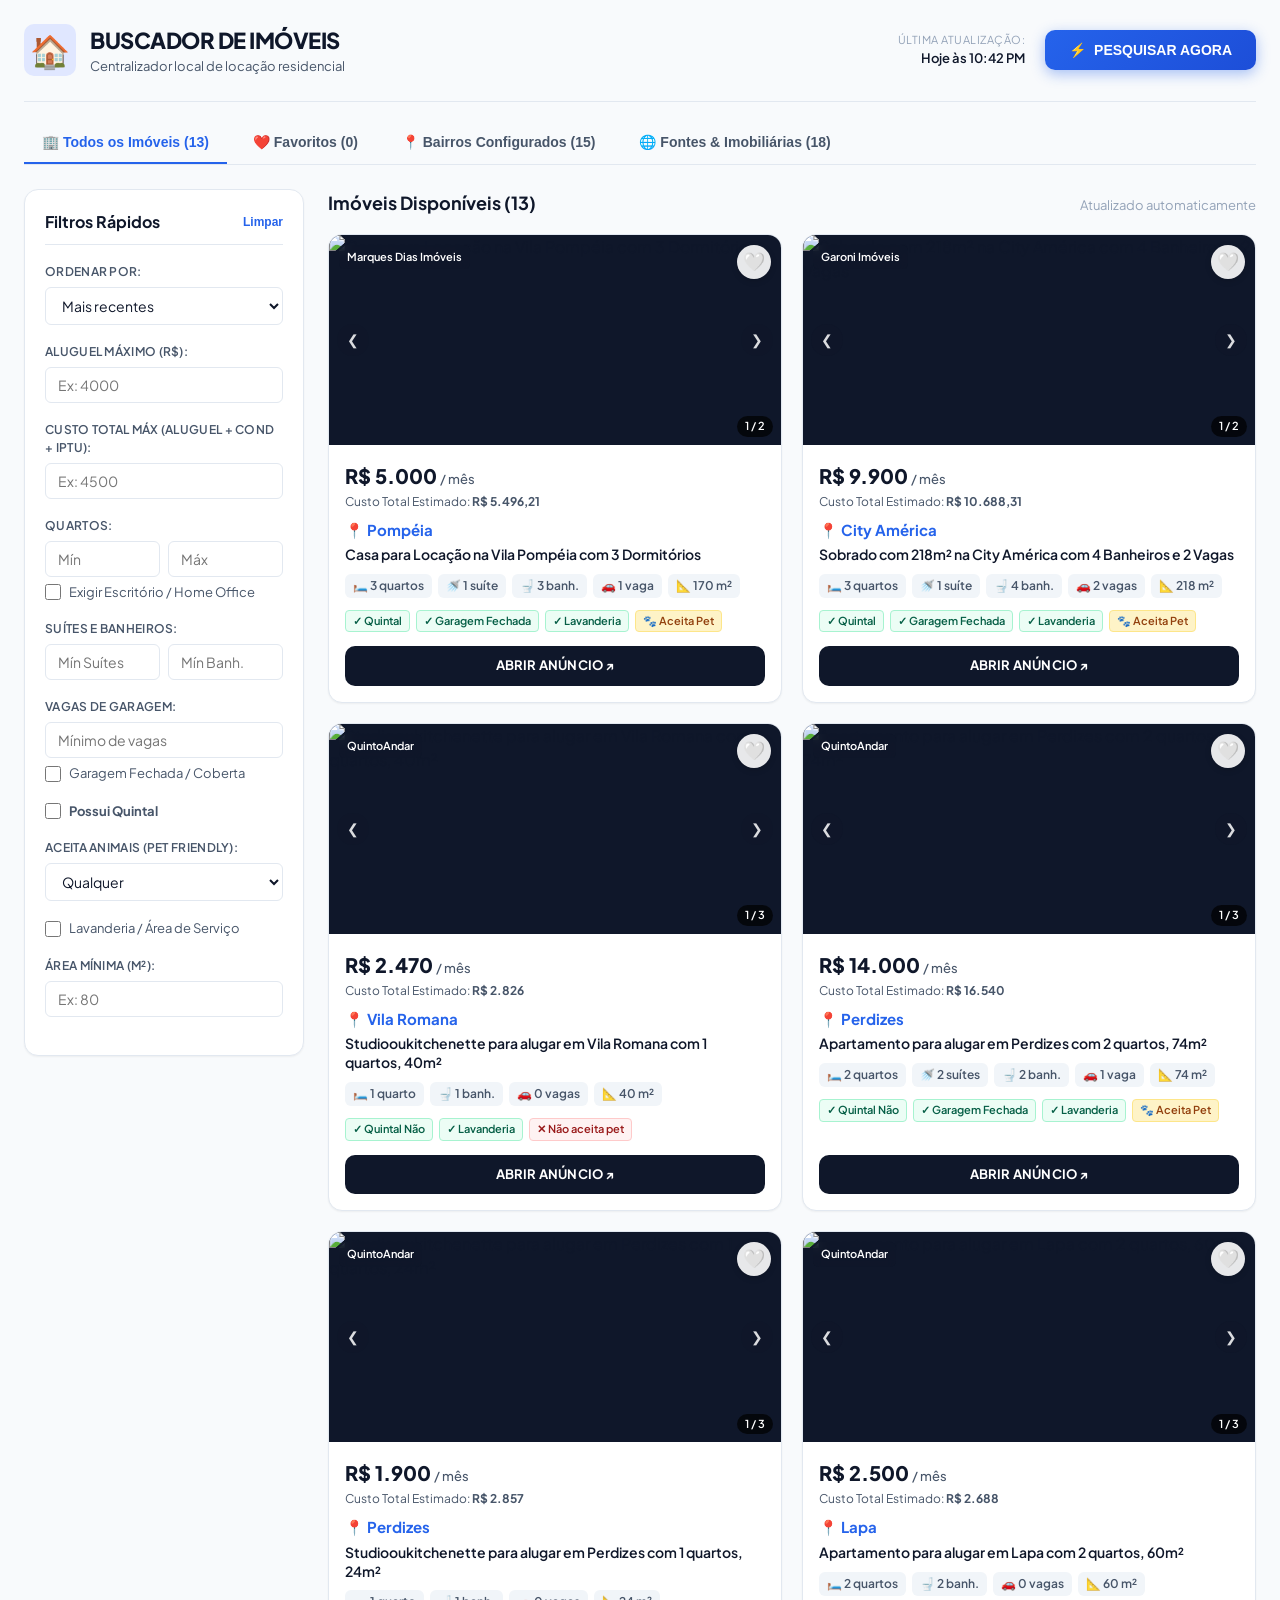
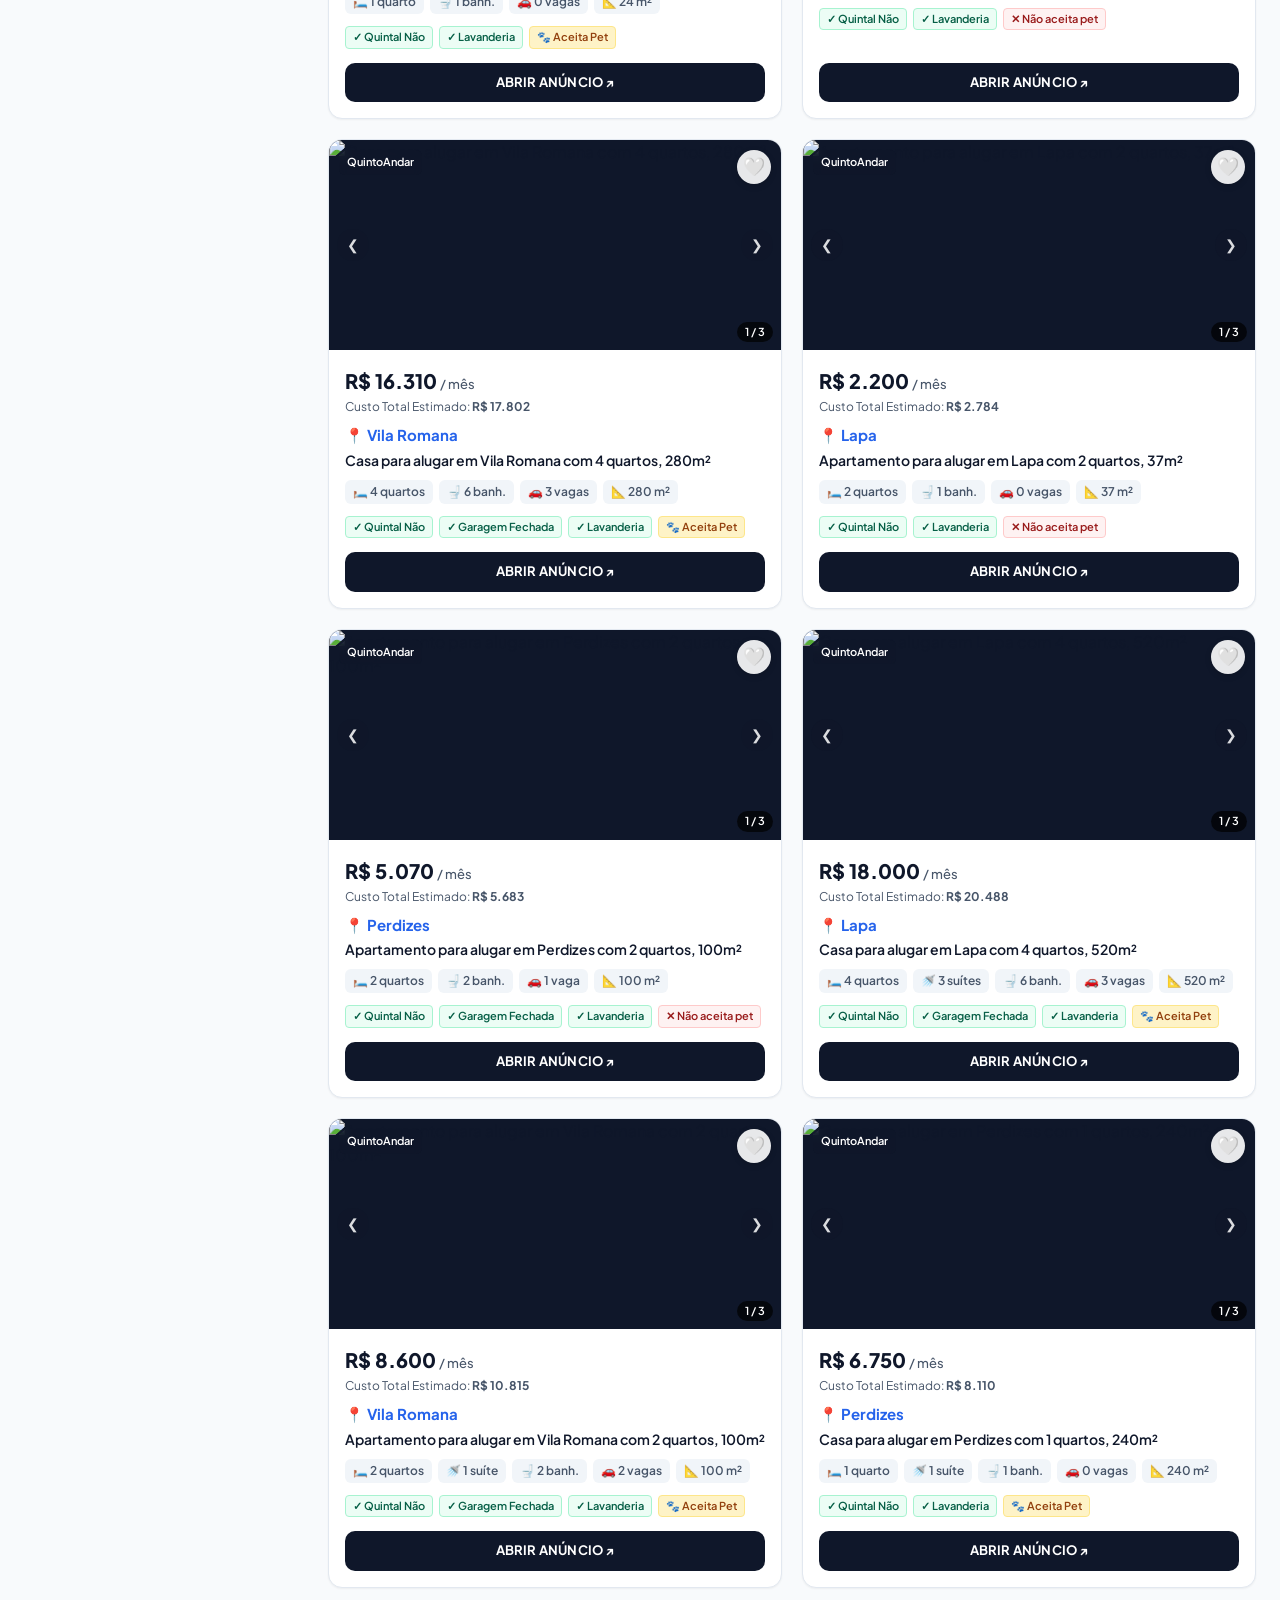
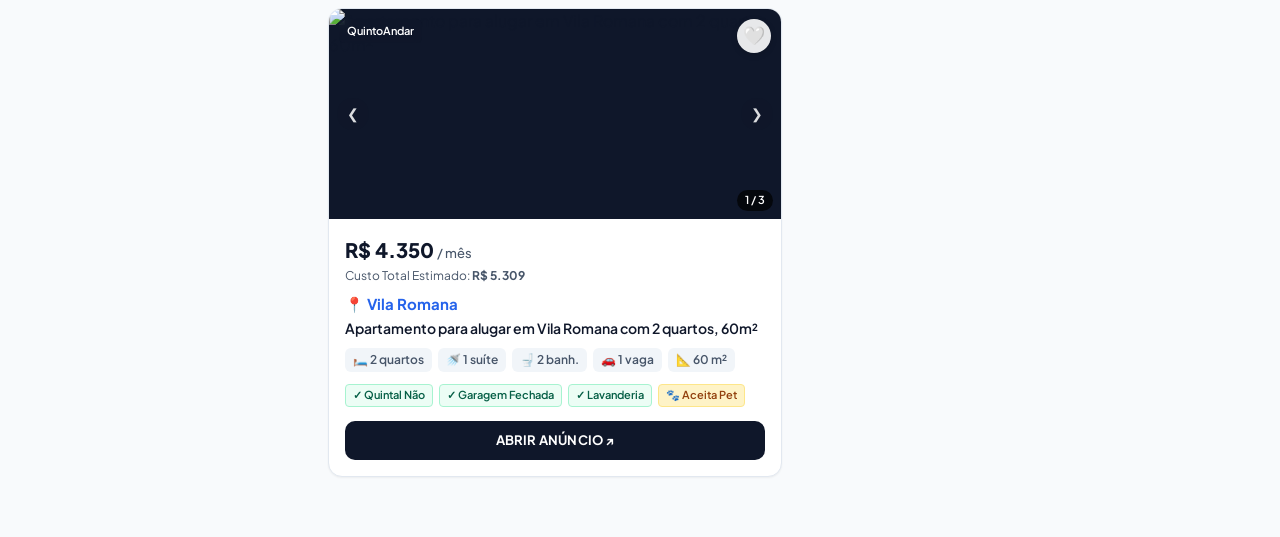
==== commit 69430173: "chore(bot): atualização diária do catálogo de imóveis [skip ci]" ====
--- a/public/index.html
+++ b/public/index.html
@@ -1946,8 +1946,8 @@
       "outras_fontes_json": "[]",
       "observacao_localizacao": null,
       "indisponivel": 0,
-      "data_coleta": "2026-11-22 16:01:55",
-      "data_atualizacao": "2026-11-22 16:01:55",
+      "data_coleta": "2026-11-22 23:24:27",
+      "data_atualizacao": "2026-11-22 23:24:27",
       "fotos": [
         "https://imgs1.cdn-imobibrasil.com.br/imagens/imoveis/202606242312589295.jpg",
         "https://imgs1.cdn-imobibrasil.com.br/imagens/imoveis/202606251124082207.jpg"
@@ -1982,8 +1982,8 @@
       "outras_fontes_json": "[]",
       "observacao_localizacao": null,
       "indisponivel": 0,
-      "data_coleta": "2026-11-22 16:01:55",
-      "data_atualizacao": "2026-11-22 16:01:55",
+      "data_coleta": "2026-11-22 23:24:27",
+      "data_atualizacao": "2026-11-22 23:24:27",
       "fotos": [
         "https://img.kenlo.io/[base64].jpg",
         "https://img.kenlo.io/[base64].jpg"
@@ -2018,8 +2018,8 @@
       "outras_fontes_json": "[]",
       "observacao_localizacao": null,
       "indisponivel": 0,
-      "data_coleta": "2026-11-22 16:01:55",
-      "data_atualizacao": "2026-11-22 16:01:55",
+      "data_coleta": "2026-11-22 23:24:27",
+      "data_atualizacao": "2026-11-22 23:24:27",
       "fotos": [
         "https://www.quintoandar.com.br/img/crop/landscape/540x360/original895377452-587.12545817676961000691134.jpg",
         "https://www.quintoandar.com.br/img/crop/landscape/540x360/original895377452-199.7238478606681000691135.jpg",
@@ -2055,8 +2055,8 @@
       "outras_fontes_json": "[]",
       "observacao_localizacao": null,
       "indisponivel": 0,
-      "data_coleta": "2026-11-22 16:01:55",
-      "data_atualizacao": "2026-11-22 16:01:55",
+      "data_coleta": "2026-11-22 23:24:27",
+      "data_atualizacao": "2026-11-22 23:24:27",
       "fotos": [
         "https://www.quintoandar.com.br/img/crop/landscape/540x360/original895127768-678.5351521824512enhancedb0wtsp39m1rgc0cskhjvy86ntr.jpg",
         "https://www.quintoandar.com.br/img/crop/landscape/540x360/original895127768-858.6062420497259enhancedenzk14aj7nrga0cskhj8bq7d70.jpg",
@@ -2092,8 +2092,8 @@
       "outras_fontes_json": "[]",
       "observacao_localizacao": null,
       "indisponivel": 0,
-      "data_coleta": "2026-11-22 16:01:55",
-      "data_atualizacao": "2026-11-22 16:01:55",
+      "data_coleta": "2026-11-22 23:24:27",
+      "data_atualizacao": "2026-11-22 23:24:27",
       "fotos": [
         "https://www.quintoandar.com.br/img/crop/landscape/540x360/original895276182-400.525416237839241Sala101.jpg",
         "https://www.quintoandar.com.br/img/crop/landscape/540x360/original895276182-171.97772970661151Sala102.jpg",
@@ -2129,8 +2129,8 @@
       "outras_fontes_json": "[]",
       "observacao_localizacao": null,
       "indisponivel": 0,
-      "data_coleta": "2026-11-22 16:01:55",
-      "data_atualizacao": "2026-11-22 16:01:55",
+      "data_coleta": "2026-11-22 23:24:27",
+      "data_atualizacao": "2026-11-22 23:24:27",
       "fotos": [
         "https://www.quintoandar.com.br/img/crop/landscape/540x360/894140433-311.1498264589322IMG3939.jpg",
         "https://www.quintoandar.com.br/img/crop/landscape/540x360/894140433-534.6020206037498IMG3938.jpg",
@@ -2166,8 +2166,8 @@
       "outras_fontes_json": "[]",
       "observacao_localizacao": null,
       "indisponivel": 0,
-      "data_coleta": "2026-11-22 16:01:55",
-      "data_atualizacao": "2026-11-22 16:01:55",
+      "data_coleta": "2026-11-22 23:24:27",
+      "data_atualizacao": "2026-11-22 23:24:27",
       "fotos": [
         "https://www.quintoandar.com.br/img/crop/landscape/540x360/original895519199-964.8277997898905e74000b7-38fb-48af-a3ac-cb8271a4cd62-LEAD3P-1e34ddbe-47fb-4022-aee7-14123859b5fb.jpg",
         "https://www.quintoandar.com.br/img/crop/landscape/540x360/original895519199-563.5341896743492e74000b7-38fb-48af-a3ac-cb8271a4cd62-LEAD3P-dc3706b2-e950-4978-966a-9f2f82c20d6f.jpg",
@@ -2203,8 +2203,8 @@
       "outras_fontes_json": "[]",
       "observacao_localizacao": null,
       "indisponivel": 0,
-      "data_coleta": "2026-11-22 16:01:55",
-      "data_atualizacao": "2026-11-22 16:01:55",
+      "data_coleta": "2026-11-22 23:24:27",
+      "data_atualizacao": "2026-11-22 23:24:27",
       "fotos": [
         "https://www.quintoandar.com.br/img/crop/landscape/540x360/original895408395-66.36775682064888895408395_17.jpg",
         "https://www.quintoandar.com.br/img/crop/landscape/540x360/original895408395-237.59393760796056895408395_0.jpg",
@@ -2240,8 +2240,8 @@
       "outras_fontes_json": "[]",
       "observacao_localizacao": null,
       "indisponivel": 0,
-      "data_coleta": "2026-11-22 16:01:55",
-      "data_atualizacao": "2026-11-22 16:01:55",
+      "data_coleta": "2026-11-22 23:24:27",
+      "data_atualizacao": "2026-11-22 23:24:27",
       "fotos": [
         "https://www.quintoandar.com.br/img/crop/landscape/540x360/original895277716-586.3879193355306IMG1663.jpg",
         "https://www.quintoandar.com.br/img/crop/landscape/540x360/original895277716-549.7535137515935IMG1666.jpg",
@@ -2277,8 +2277,8 @@
       "outras_fontes_json": "[]",
       "observacao_localizacao": null,
       "indisponivel": 0,
-      "data_coleta": "2026-11-22 16:01:55",
-      "data_atualizacao": "2026-11-22 16:01:55",
+      "data_coleta": "2026-11-22 23:24:27",
+      "data_atualizacao": "2026-11-22 23:24:27",
       "fotos": [
         "https://www.quintoandar.com.br/img/crop/landscape/540x360/893373962-156.56970474431552MG0467.jpg",
         "https://www.quintoandar.com.br/img/crop/landscape/540x360/893373962-506.4198805640737MG0466.jpg",
@@ -2314,8 +2314,8 @@
       "outras_fontes_json": "[]",
       "observacao_localizacao": null,
       "indisponivel": 0,
-      "data_coleta": "2026-11-22 16:01:55",
-      "data_atualizacao": "2026-11-22 16:01:55",
+      "data_coleta": "2026-11-22 23:24:27",
+      "data_atualizacao": "2026-11-22 23:24:27",
       "fotos": [
         "https://www.quintoandar.com.br/img/crop/landscape/540x360/original895472798-248.13293746085773IMG7250.jpg",
         "https://www.quintoandar.com.br/img/crop/landscape/540x360/original895472798-896.8868589271863IMG7248.jpg",
@@ -2351,8 +2351,8 @@
       "outras_fontes_json": "[]",
       "observacao_localizacao": null,
       "indisponivel": 0,
-      "data_coleta": "2026-11-22 16:01:55",
-      "data_atualizacao": "2026-11-22 16:01:55",
+      "data_coleta": "2026-11-22 23:24:27",
+      "data_atualizacao": "2026-11-22 23:24:27",
       "fotos": [
         "https://www.quintoandar.com.br/img/crop/landscape/540x360/original895024558-836.67647558995051Sala.jpg",
         "https://www.quintoandar.com.br/img/crop/landscape/540x360/original895024558-996.64111856193221Sala2.jpg",
@@ -2388,8 +2388,8 @@
       "outras_fontes_json": "[]",
       "observacao_localizacao": null,
       "indisponivel": 0,
-      "data_coleta": "2026-11-22 16:01:55",
-      "data_atualizacao": "2026-11-22 16:01:55",
+      "data_coleta": "2026-11-22 23:24:27",
+      "data_atualizacao": "2026-11-22 23:24:27",
       "fotos": [
         "https://www.quintoandar.com.br/img/crop/landscape/540x360/892777195-136.90066880351003DSC0069.jpg",
         "https://www.quintoandar.com.br/img/crop/landscape/540x360/892777195-109.31690676142325DSC0073.jpg",
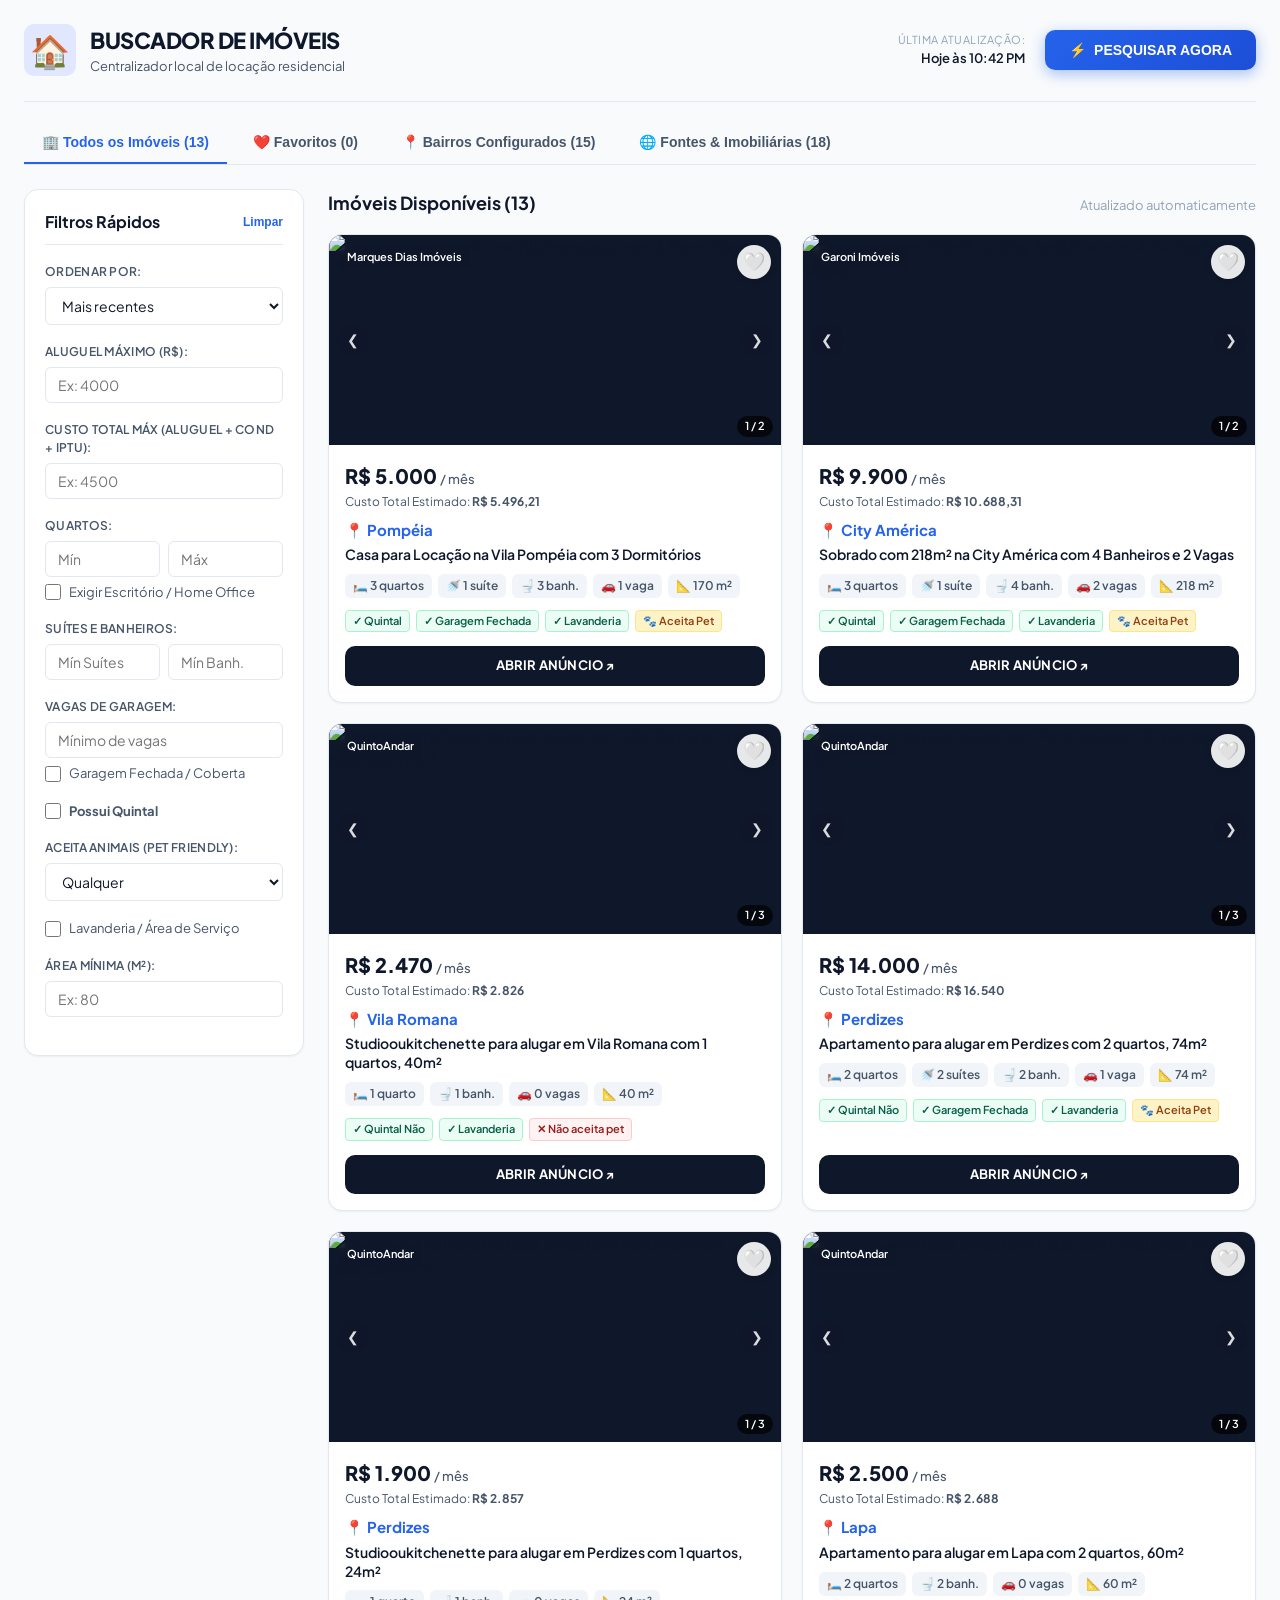
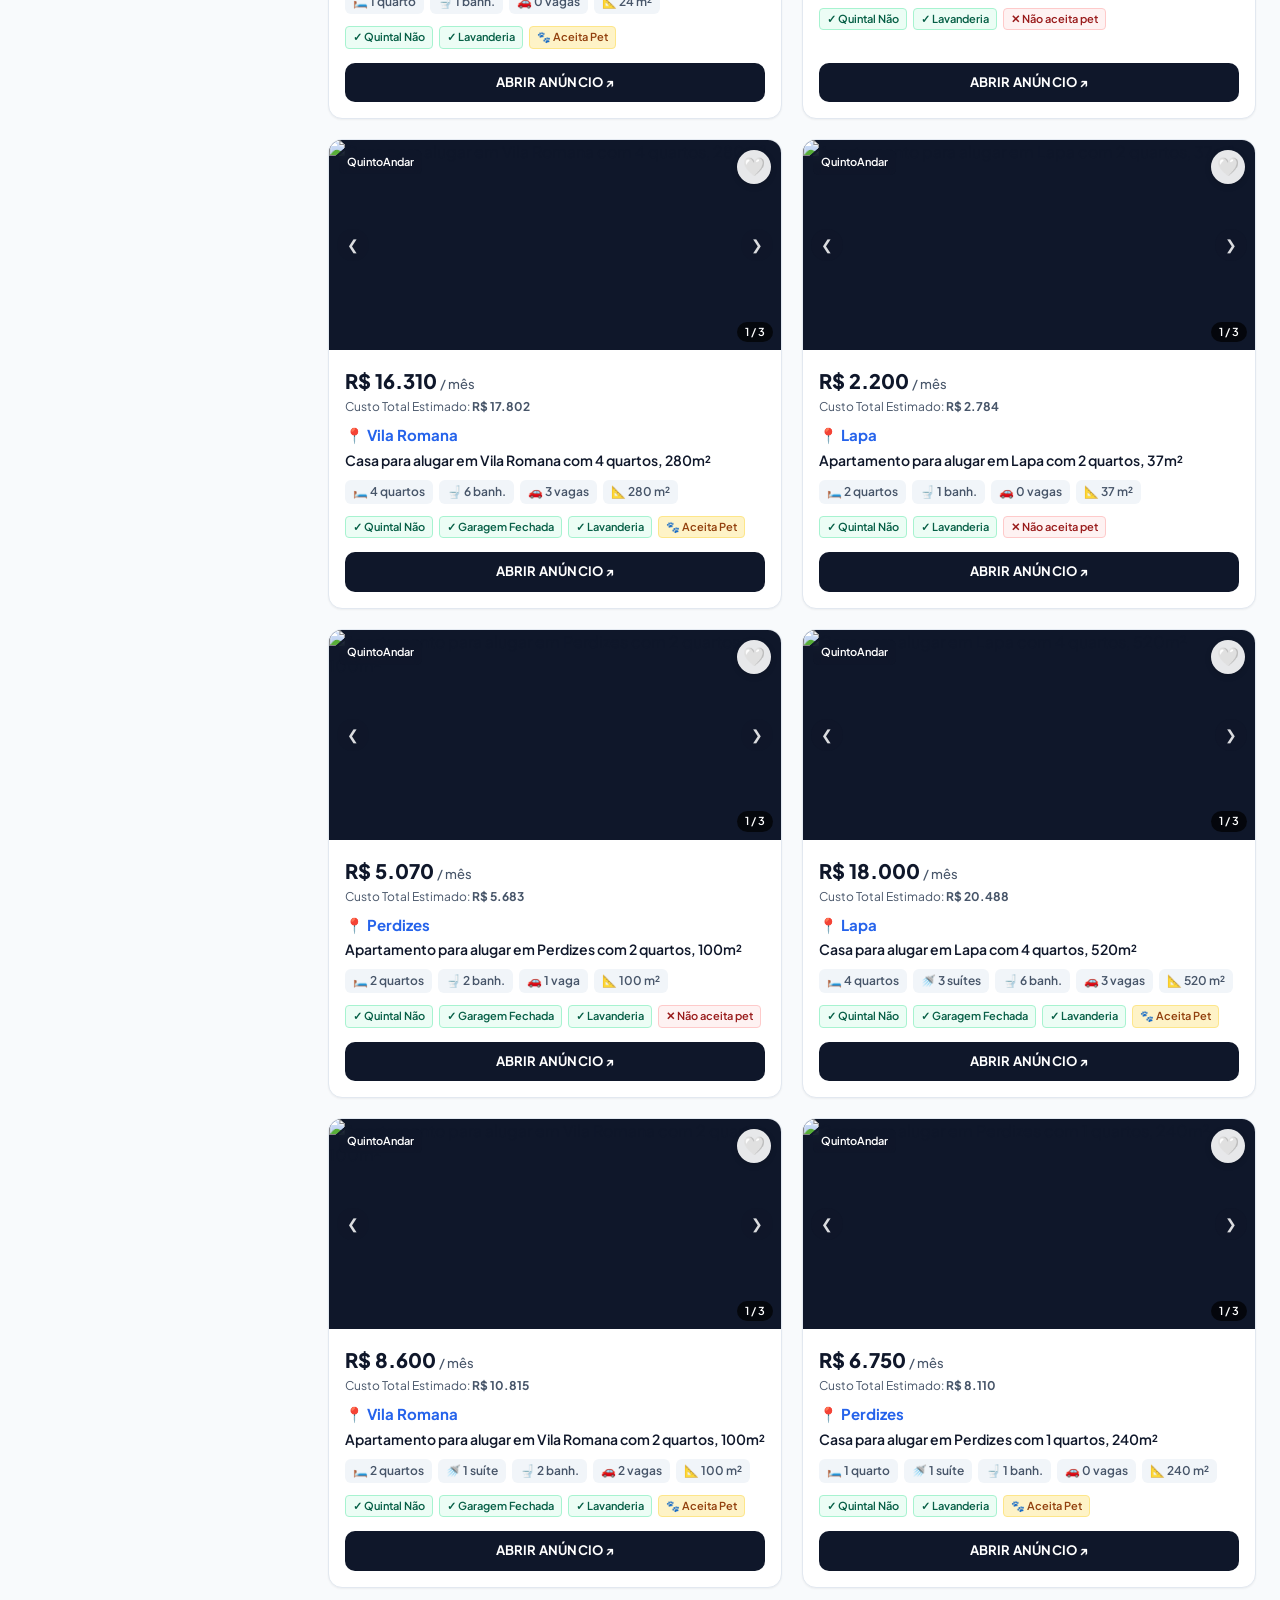
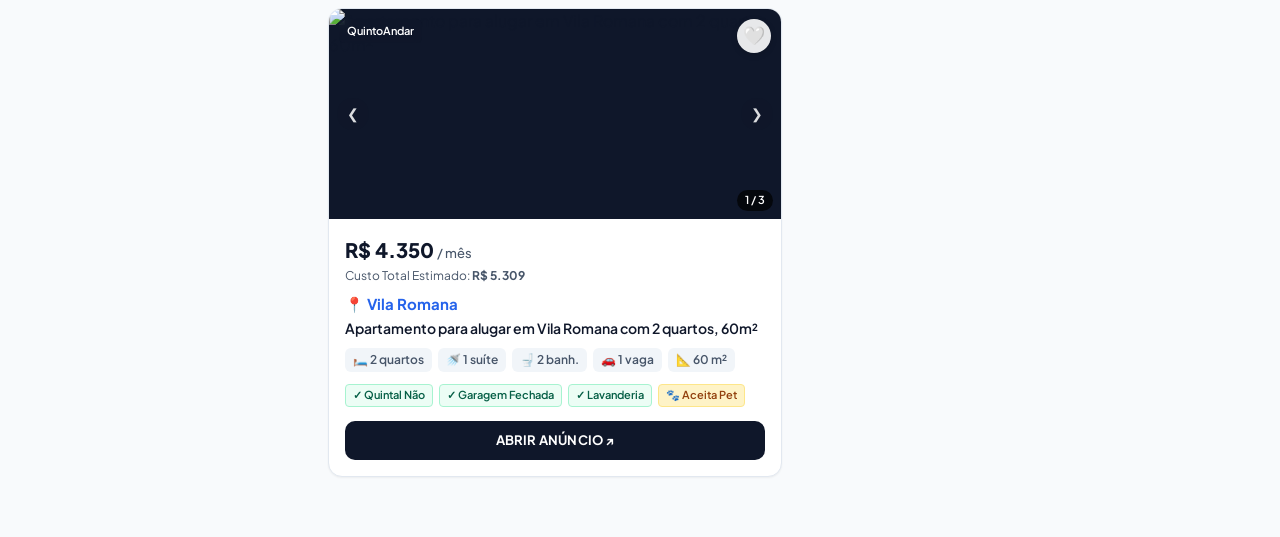
==== commit ff089858: "chore(bot): atualização diária do catálogo de imóveis [skip ci]" ====
--- a/public/index.html
+++ b/public/index.html
@@ -1946,8 +1946,8 @@
       "outras_fontes_json": "[]",
       "observacao_localizacao": null,
       "indisponivel": 0,
-      "data_coleta": "2026-11-22 23:24:27",
-      "data_atualizacao": "2026-11-22 23:24:27",
+      "data_coleta": "2026-11-23 19:57:30",
+      "data_atualizacao": "2026-11-23 19:57:30",
       "fotos": [
         "https://imgs1.cdn-imobibrasil.com.br/imagens/imoveis/202606242312589295.jpg",
         "https://imgs1.cdn-imobibrasil.com.br/imagens/imoveis/202606251124082207.jpg"
@@ -1982,8 +1982,8 @@
       "outras_fontes_json": "[]",
       "observacao_localizacao": null,
       "indisponivel": 0,
-      "data_coleta": "2026-11-22 23:24:27",
-      "data_atualizacao": "2026-11-22 23:24:27",
+      "data_coleta": "2026-11-23 19:57:30",
+      "data_atualizacao": "2026-11-23 19:57:30",
       "fotos": [
         "https://img.kenlo.io/[base64].jpg",
         "https://img.kenlo.io/[base64].jpg"
@@ -2018,8 +2018,8 @@
       "outras_fontes_json": "[]",
       "observacao_localizacao": null,
       "indisponivel": 0,
-      "data_coleta": "2026-11-22 23:24:27",
-      "data_atualizacao": "2026-11-22 23:24:27",
+      "data_coleta": "2026-11-23 19:57:30",
+      "data_atualizacao": "2026-11-23 19:57:30",
       "fotos": [
         "https://www.quintoandar.com.br/img/crop/landscape/540x360/original895377452-587.12545817676961000691134.jpg",
         "https://www.quintoandar.com.br/img/crop/landscape/540x360/original895377452-199.7238478606681000691135.jpg",
@@ -2055,8 +2055,8 @@
       "outras_fontes_json": "[]",
       "observacao_localizacao": null,
       "indisponivel": 0,
-      "data_coleta": "2026-11-22 23:24:27",
-      "data_atualizacao": "2026-11-22 23:24:27",
+      "data_coleta": "2026-11-23 19:57:30",
+      "data_atualizacao": "2026-11-23 19:57:30",
       "fotos": [
         "https://www.quintoandar.com.br/img/crop/landscape/540x360/original895127768-678.5351521824512enhancedb0wtsp39m1rgc0cskhjvy86ntr.jpg",
         "https://www.quintoandar.com.br/img/crop/landscape/540x360/original895127768-858.6062420497259enhancedenzk14aj7nrga0cskhj8bq7d70.jpg",
@@ -2092,8 +2092,8 @@
       "outras_fontes_json": "[]",
       "observacao_localizacao": null,
       "indisponivel": 0,
-      "data_coleta": "2026-11-22 23:24:27",
-      "data_atualizacao": "2026-11-22 23:24:27",
+      "data_coleta": "2026-11-23 19:57:30",
+      "data_atualizacao": "2026-11-23 19:57:30",
       "fotos": [
         "https://www.quintoandar.com.br/img/crop/landscape/540x360/original895276182-400.525416237839241Sala101.jpg",
         "https://www.quintoandar.com.br/img/crop/landscape/540x360/original895276182-171.97772970661151Sala102.jpg",
@@ -2129,8 +2129,8 @@
       "outras_fontes_json": "[]",
       "observacao_localizacao": null,
       "indisponivel": 0,
-      "data_coleta": "2026-11-22 23:24:27",
-      "data_atualizacao": "2026-11-22 23:24:27",
+      "data_coleta": "2026-11-23 19:57:30",
+      "data_atualizacao": "2026-11-23 19:57:30",
       "fotos": [
         "https://www.quintoandar.com.br/img/crop/landscape/540x360/894140433-311.1498264589322IMG3939.jpg",
         "https://www.quintoandar.com.br/img/crop/landscape/540x360/894140433-534.6020206037498IMG3938.jpg",
@@ -2166,8 +2166,8 @@
       "outras_fontes_json": "[]",
       "observacao_localizacao": null,
       "indisponivel": 0,
-      "data_coleta": "2026-11-22 23:24:27",
-      "data_atualizacao": "2026-11-22 23:24:27",
+      "data_coleta": "2026-11-23 19:57:30",
+      "data_atualizacao": "2026-11-23 19:57:30",
       "fotos": [
         "https://www.quintoandar.com.br/img/crop/landscape/540x360/original895519199-964.8277997898905e74000b7-38fb-48af-a3ac-cb8271a4cd62-LEAD3P-1e34ddbe-47fb-4022-aee7-14123859b5fb.jpg",
         "https://www.quintoandar.com.br/img/crop/landscape/540x360/original895519199-563.5341896743492e74000b7-38fb-48af-a3ac-cb8271a4cd62-LEAD3P-dc3706b2-e950-4978-966a-9f2f82c20d6f.jpg",
@@ -2203,8 +2203,8 @@
       "outras_fontes_json": "[]",
       "observacao_localizacao": null,
       "indisponivel": 0,
-      "data_coleta": "2026-11-22 23:24:27",
-      "data_atualizacao": "2026-11-22 23:24:27",
+      "data_coleta": "2026-11-23 19:57:30",
+      "data_atualizacao": "2026-11-23 19:57:30",
       "fotos": [
         "https://www.quintoandar.com.br/img/crop/landscape/540x360/original895408395-66.36775682064888895408395_17.jpg",
         "https://www.quintoandar.com.br/img/crop/landscape/540x360/original895408395-237.59393760796056895408395_0.jpg",
@@ -2240,8 +2240,8 @@
       "outras_fontes_json": "[]",
       "observacao_localizacao": null,
       "indisponivel": 0,
-      "data_coleta": "2026-11-22 23:24:27",
-      "data_atualizacao": "2026-11-22 23:24:27",
+      "data_coleta": "2026-11-23 19:57:30",
+      "data_atualizacao": "2026-11-23 19:57:30",
       "fotos": [
         "https://www.quintoandar.com.br/img/crop/landscape/540x360/original895277716-586.3879193355306IMG1663.jpg",
         "https://www.quintoandar.com.br/img/crop/landscape/540x360/original895277716-549.7535137515935IMG1666.jpg",
@@ -2277,8 +2277,8 @@
       "outras_fontes_json": "[]",
       "observacao_localizacao": null,
       "indisponivel": 0,
-      "data_coleta": "2026-11-22 23:24:27",
-      "data_atualizacao": "2026-11-22 23:24:27",
+      "data_coleta": "2026-11-23 19:57:30",
+      "data_atualizacao": "2026-11-23 19:57:30",
       "fotos": [
         "https://www.quintoandar.com.br/img/crop/landscape/540x360/893373962-156.56970474431552MG0467.jpg",
         "https://www.quintoandar.com.br/img/crop/landscape/540x360/893373962-506.4198805640737MG0466.jpg",
@@ -2314,8 +2314,8 @@
       "outras_fontes_json": "[]",
       "observacao_localizacao": null,
       "indisponivel": 0,
-      "data_coleta": "2026-11-22 23:24:27",
-      "data_atualizacao": "2026-11-22 23:24:27",
+      "data_coleta": "2026-11-23 19:57:30",
+      "data_atualizacao": "2026-11-23 19:57:30",
       "fotos": [
         "https://www.quintoandar.com.br/img/crop/landscape/540x360/original895472798-248.13293746085773IMG7250.jpg",
         "https://www.quintoandar.com.br/img/crop/landscape/540x360/original895472798-896.8868589271863IMG7248.jpg",
@@ -2351,8 +2351,8 @@
       "outras_fontes_json": "[]",
       "observacao_localizacao": null,
       "indisponivel": 0,
-      "data_coleta": "2026-11-22 23:24:27",
-      "data_atualizacao": "2026-11-22 23:24:27",
+      "data_coleta": "2026-11-23 19:57:30",
+      "data_atualizacao": "2026-11-23 19:57:30",
       "fotos": [
         "https://www.quintoandar.com.br/img/crop/landscape/540x360/original895024558-836.67647558995051Sala.jpg",
         "https://www.quintoandar.com.br/img/crop/landscape/540x360/original895024558-996.64111856193221Sala2.jpg",
@@ -2388,8 +2388,8 @@
       "outras_fontes_json": "[]",
       "observacao_localizacao": null,
       "indisponivel": 0,
-      "data_coleta": "2026-11-22 23:24:27",
-      "data_atualizacao": "2026-11-22 23:24:27",
+      "data_coleta": "2026-11-23 19:57:30",
+      "data_atualizacao": "2026-11-23 19:57:30",
       "fotos": [
         "https://www.quintoandar.com.br/img/crop/landscape/540x360/892777195-136.90066880351003DSC0069.jpg",
         "https://www.quintoandar.com.br/img/crop/landscape/540x360/892777195-109.31690676142325DSC0073.jpg",
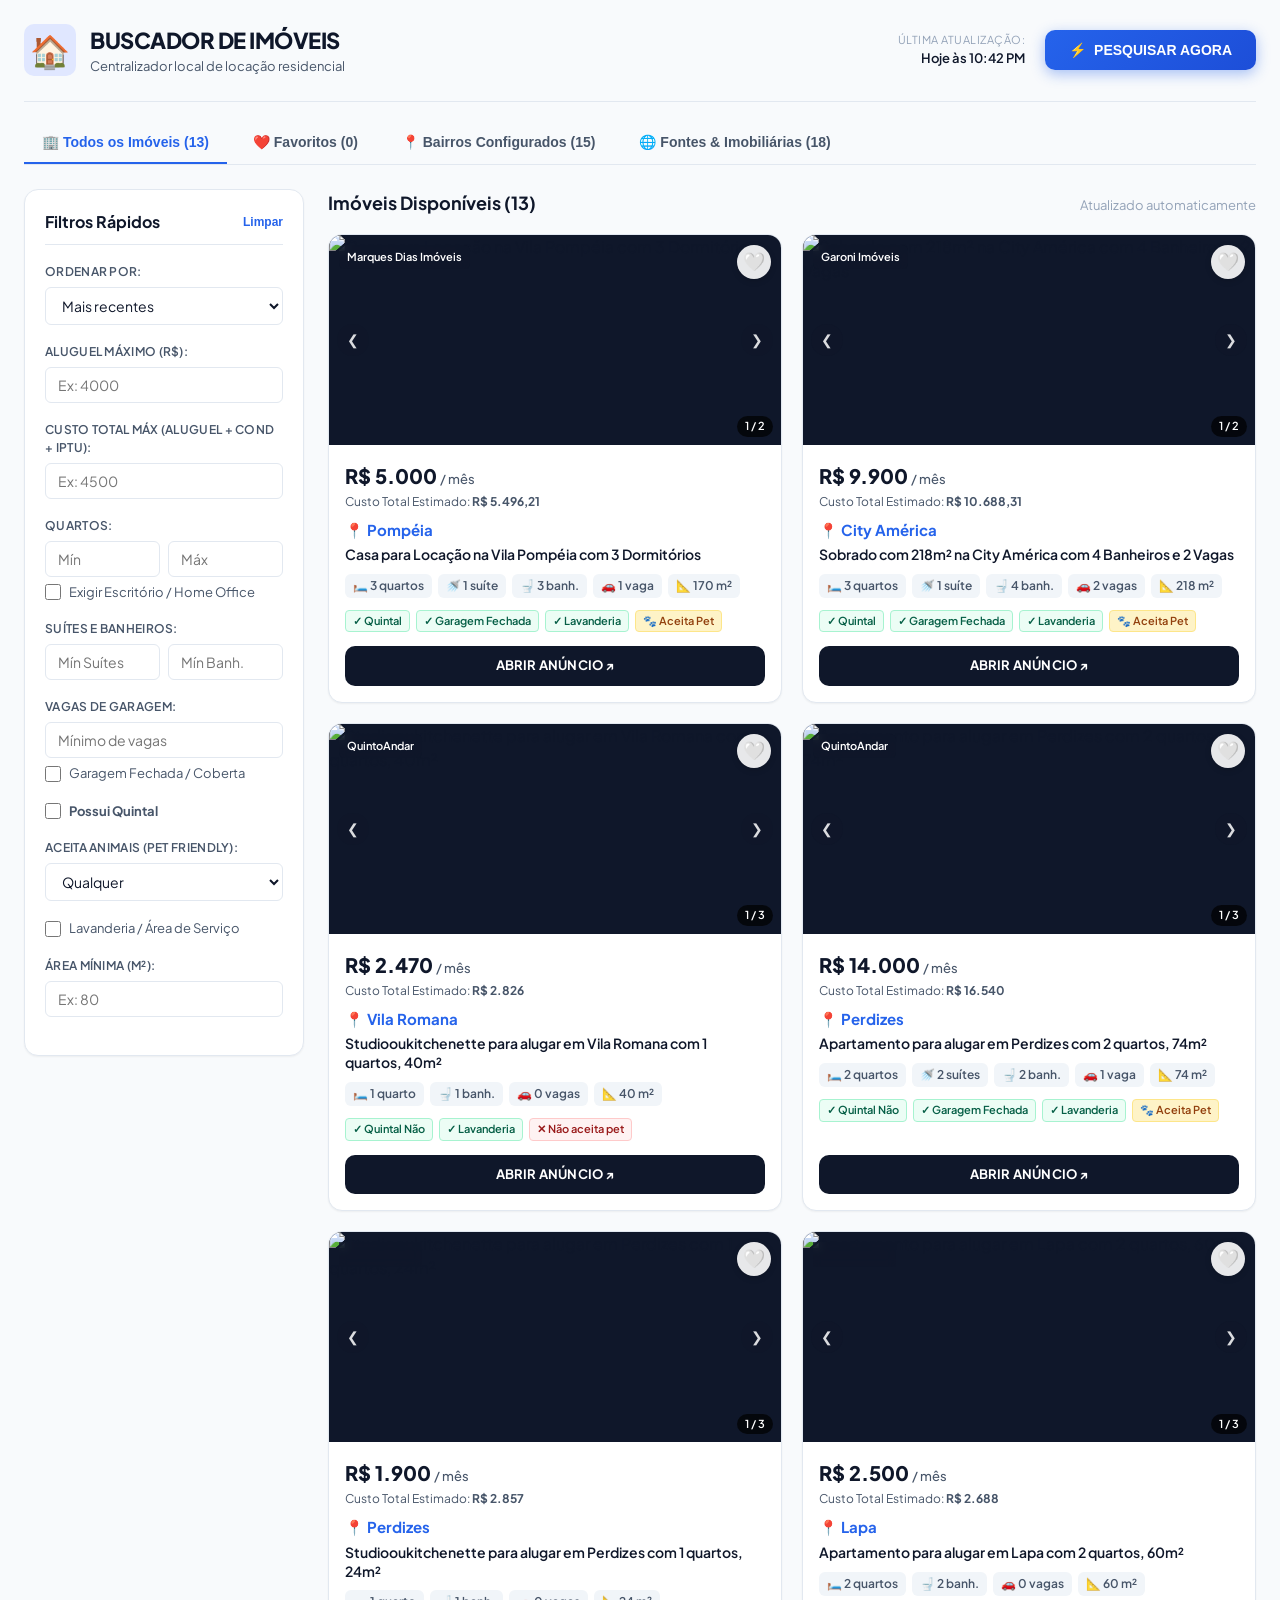
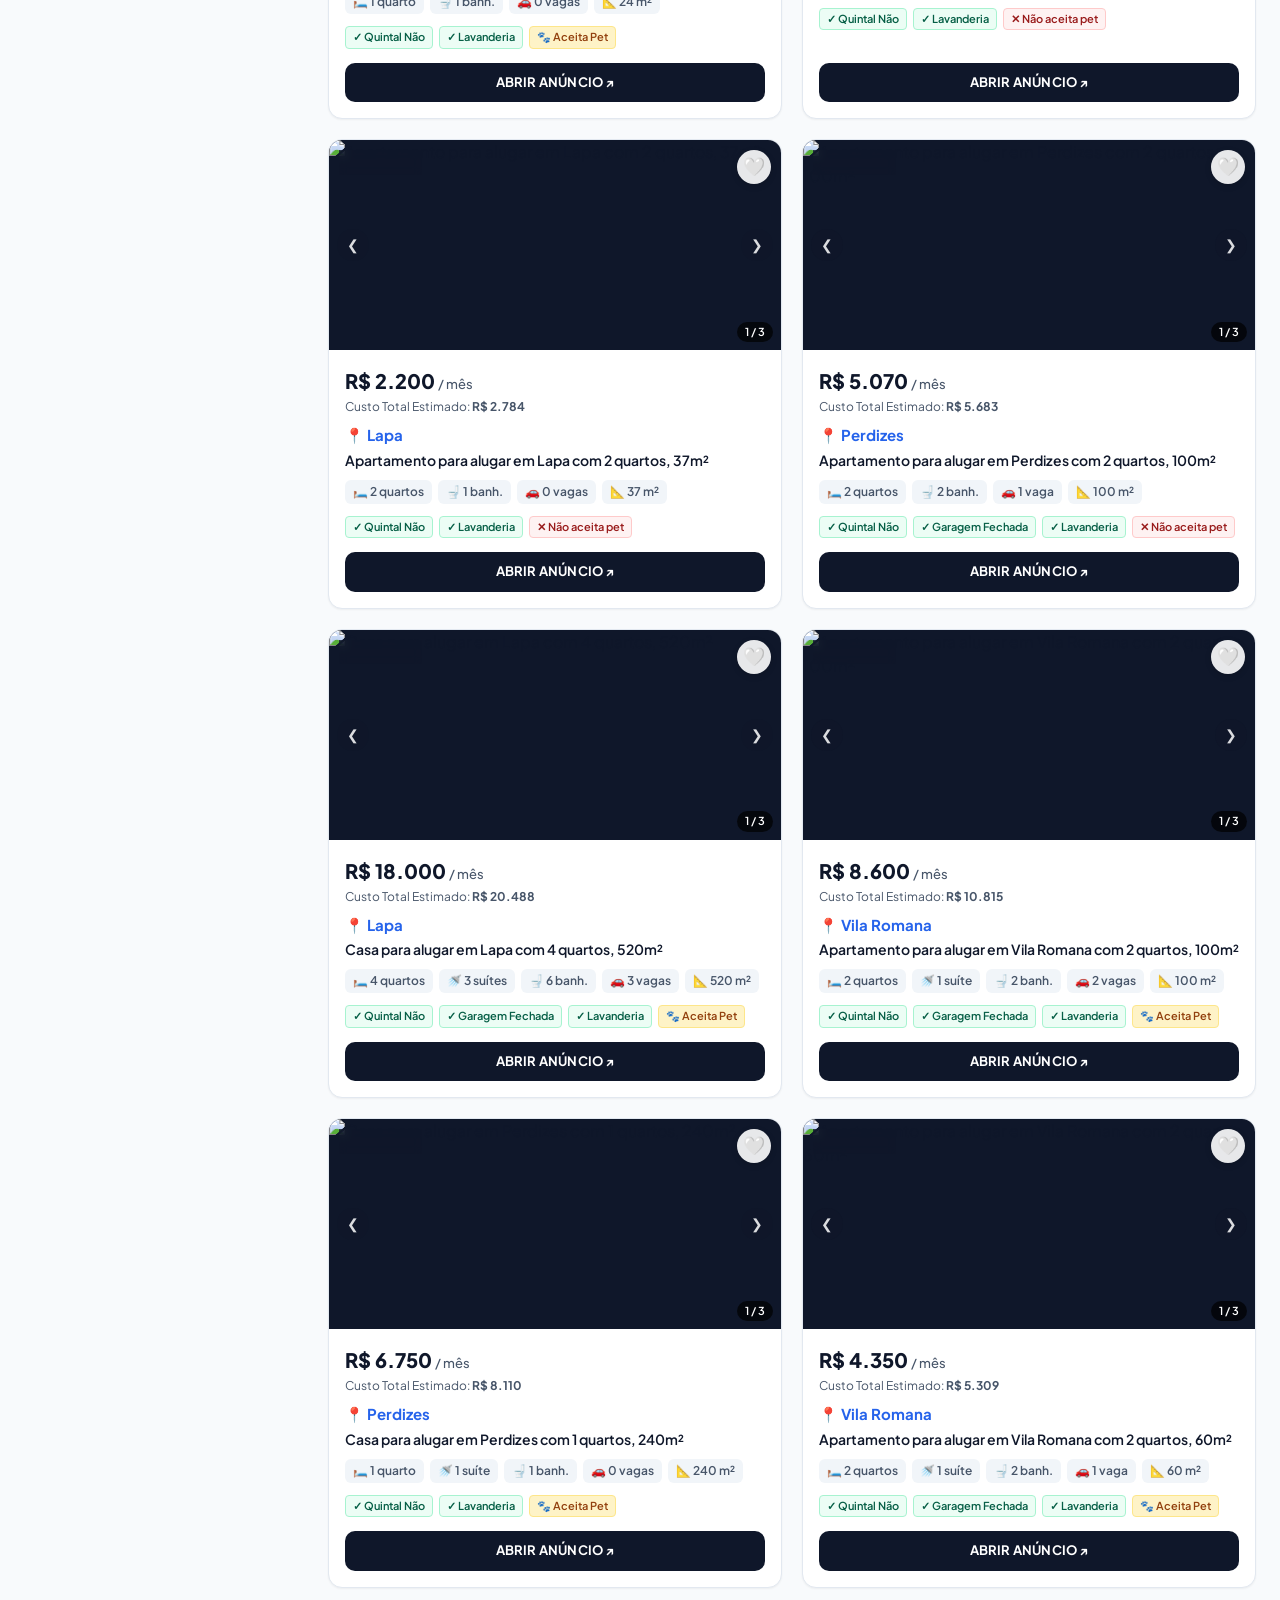
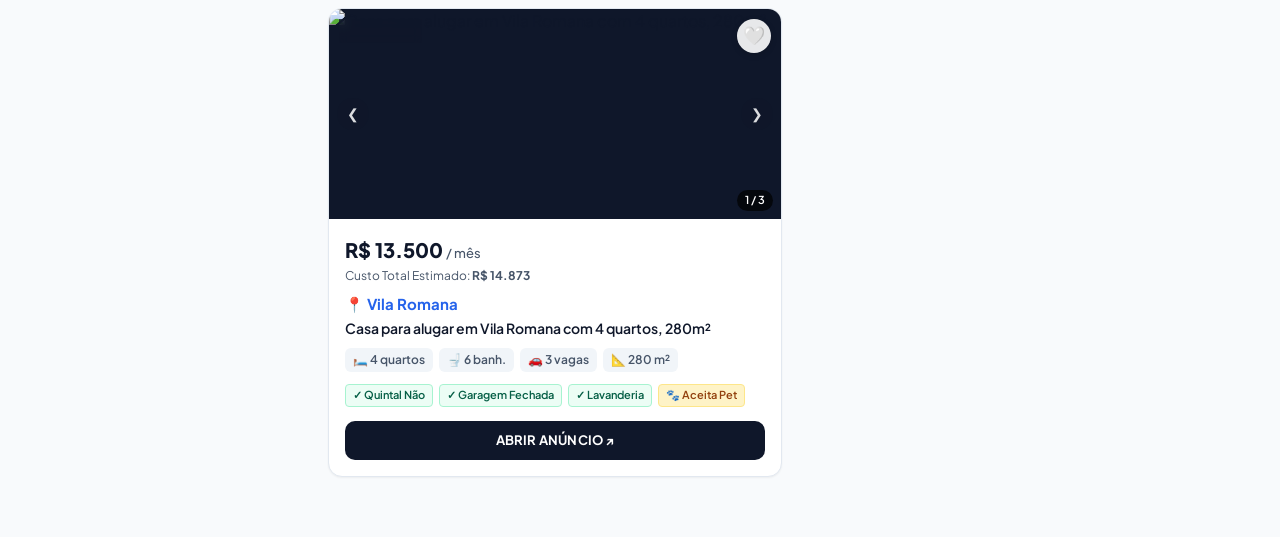
==== commit 82e74456: "chore(bot): atualização diária do catálogo de imóveis [skip ci]" ====
--- a/public/index.html
+++ b/public/index.html
@@ -1946,8 +1946,8 @@
       "outras_fontes_json": "[]",
       "observacao_localizacao": null,
       "indisponivel": 0,
-      "data_coleta": "2026-11-23 19:57:30",
-      "data_atualizacao": "2026-11-23 19:57:30",
+      "data_coleta": "2026-11-27 17:56:21",
+      "data_atualizacao": "2026-11-27 17:56:21",
       "fotos": [
         "https://imgs1.cdn-imobibrasil.com.br/imagens/imoveis/202606242312589295.jpg",
         "https://imgs1.cdn-imobibrasil.com.br/imagens/imoveis/202606251124082207.jpg"
@@ -1982,8 +1982,8 @@
       "outras_fontes_json": "[]",
       "observacao_localizacao": null,
       "indisponivel": 0,
-      "data_coleta": "2026-11-23 19:57:30",
-      "data_atualizacao": "2026-11-23 19:57:30",
+      "data_coleta": "2026-11-27 17:56:21",
+      "data_atualizacao": "2026-11-27 17:56:21",
       "fotos": [
         "https://img.kenlo.io/[base64].jpg",
         "https://img.kenlo.io/[base64].jpg"
@@ -2018,8 +2018,8 @@
       "outras_fontes_json": "[]",
       "observacao_localizacao": null,
       "indisponivel": 0,
-      "data_coleta": "2026-11-23 19:57:30",
-      "data_atualizacao": "2026-11-23 19:57:30",
+      "data_coleta": "2026-11-27 17:56:21",
+      "data_atualizacao": "2026-11-27 17:56:21",
       "fotos": [
         "https://www.quintoandar.com.br/img/crop/landscape/540x360/original895377452-587.12545817676961000691134.jpg",
         "https://www.quintoandar.com.br/img/crop/landscape/540x360/original895377452-199.7238478606681000691135.jpg",
@@ -2055,8 +2055,8 @@
       "outras_fontes_json": "[]",
       "observacao_localizacao": null,
       "indisponivel": 0,
-      "data_coleta": "2026-11-23 19:57:30",
-      "data_atualizacao": "2026-11-23 19:57:30",
+      "data_coleta": "2026-11-27 17:56:21",
+      "data_atualizacao": "2026-11-27 17:56:21",
       "fotos": [
         "https://www.quintoandar.com.br/img/crop/landscape/540x360/original895127768-678.5351521824512enhancedb0wtsp39m1rgc0cskhjvy86ntr.jpg",
         "https://www.quintoandar.com.br/img/crop/landscape/540x360/original895127768-858.6062420497259enhancedenzk14aj7nrga0cskhj8bq7d70.jpg",
@@ -2092,8 +2092,8 @@
       "outras_fontes_json": "[]",
       "observacao_localizacao": null,
       "indisponivel": 0,
-      "data_coleta": "2026-11-23 19:57:30",
-      "data_atualizacao": "2026-11-23 19:57:30",
+      "data_coleta": "2026-11-27 17:56:21",
+      "data_atualizacao": "2026-11-27 17:56:21",
       "fotos": [
         "https://www.quintoandar.com.br/img/crop/landscape/540x360/original895276182-400.525416237839241Sala101.jpg",
         "https://www.quintoandar.com.br/img/crop/landscape/540x360/original895276182-171.97772970661151Sala102.jpg",
@@ -2129,49 +2129,12 @@
       "outras_fontes_json": "[]",
       "observacao_localizacao": null,
       "indisponivel": 0,
-      "data_coleta": "2026-11-23 19:57:30",
-      "data_atualizacao": "2026-11-23 19:57:30",
+      "data_coleta": "2026-11-27 17:56:21",
+      "data_atualizacao": "2026-11-27 17:56:21",
       "fotos": [
         "https://www.quintoandar.com.br/img/crop/landscape/540x360/894140433-311.1498264589322IMG3939.jpg",
         "https://www.quintoandar.com.br/img/crop/landscape/540x360/894140433-534.6020206037498IMG3938.jpg",
         "https://www.quintoandar.com.br/img/crop/landscape/540x360/894140433-249.62106184131662IMG3940.jpg"
-      ],
-      "outras_fontes": []
-    },
-    {
-      "id": "quintoandar_895519199",
-      "titulo": "Casa para alugar em Vila Romana com 4 quartos, 280m²",
-      "bairro": "Vila Romana",
-      "endereco": "Rua Bárbara Heliodora, Vila Romana, São Paulo",
-      "latitude": -23.5342103,
-      "longitude": -46.6954156,
-      "aluguel": 16310.0,
-      "condominio": 0.0,
-      "iptu": 800.0,
-      "custo_total": 17802.0,
-      "quartos": 4,
-      "suites": 0,
-      "banheiros": 6,
-      "vagas": 3,
-      "area": 280.0,
-      "tipo": "casa",
-      "pet": "Sim",
-      "quintal": "Não",
-      "garagem_fechada": "Sim",
-      "lavanderia": "Sim",
-      "descricao": "Casa para locação em Vila Romana, São Paulo. Possui 4 quartos, 6 banheiros, 3 vagas de garagem e 280m² de área útil.",
-      "fotos_json": "[\"https://www.quintoandar.com.br/img/crop/landscape/540x360/original895519199-964.8277997898905e74000b7-38fb-48af-a3ac-cb8271a4cd62-LEAD3P-1e34ddbe-47fb-4022-aee7-14123859b5fb.jpg\", \"https://www.quintoandar.com.br/img/crop/landscape/540x360/original895519199-563.5341896743492e74000b7-38fb-48af-a3ac-cb8271a4cd62-LEAD3P-dc3706b2-e950-4978-966a-9f2f82c20d6f.jpg\", \"https://www.quintoandar.com.br/img/crop/landscape/540x360/original895519199-575.0535572533137e74000b7-38fb-48af-a3ac-cb8271a4cd62-LEAD3P-d09c9923-cc04-4faa-8fdc-45e28fb88b50.jpg\"]",
-      "fonte": "QuintoAndar",
-      "url": "https://www.quintoandar.com.br/imovel/895519199",
-      "outras_fontes_json": "[]",
-      "observacao_localizacao": null,
-      "indisponivel": 0,
-      "data_coleta": "2026-11-23 19:57:30",
-      "data_atualizacao": "2026-11-23 19:57:30",
-      "fotos": [
-        "https://www.quintoandar.com.br/img/crop/landscape/540x360/original895519199-964.8277997898905e74000b7-38fb-48af-a3ac-cb8271a4cd62-LEAD3P-1e34ddbe-47fb-4022-aee7-14123859b5fb.jpg",
-        "https://www.quintoandar.com.br/img/crop/landscape/540x360/original895519199-563.5341896743492e74000b7-38fb-48af-a3ac-cb8271a4cd62-LEAD3P-dc3706b2-e950-4978-966a-9f2f82c20d6f.jpg",
-        "https://www.quintoandar.com.br/img/crop/landscape/540x360/original895519199-575.0535572533137e74000b7-38fb-48af-a3ac-cb8271a4cd62-LEAD3P-d09c9923-cc04-4faa-8fdc-45e28fb88b50.jpg"
       ],
       "outras_fontes": []
     },
@@ -2203,8 +2166,8 @@
       "outras_fontes_json": "[]",
       "observacao_localizacao": null,
       "indisponivel": 0,
-      "data_coleta": "2026-11-23 19:57:30",
-      "data_atualizacao": "2026-11-23 19:57:30",
+      "data_coleta": "2026-11-27 17:56:21",
+      "data_atualizacao": "2026-11-27 17:56:21",
       "fotos": [
         "https://www.quintoandar.com.br/img/crop/landscape/540x360/original895408395-66.36775682064888895408395_17.jpg",
         "https://www.quintoandar.com.br/img/crop/landscape/540x360/original895408395-237.59393760796056895408395_0.jpg",
@@ -2240,8 +2203,8 @@
       "outras_fontes_json": "[]",
       "observacao_localizacao": null,
       "indisponivel": 0,
-      "data_coleta": "2026-11-23 19:57:30",
-      "data_atualizacao": "2026-11-23 19:57:30",
+      "data_coleta": "2026-11-27 17:56:21",
+      "data_atualizacao": "2026-11-27 17:56:21",
       "fotos": [
         "https://www.quintoandar.com.br/img/crop/landscape/540x360/original895277716-586.3879193355306IMG1663.jpg",
         "https://www.quintoandar.com.br/img/crop/landscape/540x360/original895277716-549.7535137515935IMG1666.jpg",
@@ -2277,8 +2240,8 @@
       "outras_fontes_json": "[]",
       "observacao_localizacao": null,
       "indisponivel": 0,
-      "data_coleta": "2026-11-23 19:57:30",
-      "data_atualizacao": "2026-11-23 19:57:30",
+      "data_coleta": "2026-11-27 17:56:21",
+      "data_atualizacao": "2026-11-27 17:56:21",
       "fotos": [
         "https://www.quintoandar.com.br/img/crop/landscape/540x360/893373962-156.56970474431552MG0467.jpg",
         "https://www.quintoandar.com.br/img/crop/landscape/540x360/893373962-506.4198805640737MG0466.jpg",
@@ -2314,8 +2277,8 @@
       "outras_fontes_json": "[]",
       "observacao_localizacao": null,
       "indisponivel": 0,
-      "data_coleta": "2026-11-23 19:57:30",
-      "data_atualizacao": "2026-11-23 19:57:30",
+      "data_coleta": "2026-11-27 17:56:21",
+      "data_atualizacao": "2026-11-27 17:56:21",
       "fotos": [
         "https://www.quintoandar.com.br/img/crop/landscape/540x360/original895472798-248.13293746085773IMG7250.jpg",
         "https://www.quintoandar.com.br/img/crop/landscape/540x360/original895472798-896.8868589271863IMG7248.jpg",
@@ -2351,8 +2314,8 @@
       "outras_fontes_json": "[]",
       "observacao_localizacao": null,
       "indisponivel": 0,
-      "data_coleta": "2026-11-23 19:57:30",
-      "data_atualizacao": "2026-11-23 19:57:30",
+      "data_coleta": "2026-11-27 17:56:21",
+      "data_atualizacao": "2026-11-27 17:56:21",
       "fotos": [
         "https://www.quintoandar.com.br/img/crop/landscape/540x360/original895024558-836.67647558995051Sala.jpg",
         "https://www.quintoandar.com.br/img/crop/landscape/540x360/original895024558-996.64111856193221Sala2.jpg",
@@ -2388,12 +2351,49 @@
       "outras_fontes_json": "[]",
       "observacao_localizacao": null,
       "indisponivel": 0,
-      "data_coleta": "2026-11-23 19:57:30",
-      "data_atualizacao": "2026-11-23 19:57:30",
+      "data_coleta": "2026-11-27 17:56:21",
+      "data_atualizacao": "2026-11-27 17:56:21",
       "fotos": [
         "https://www.quintoandar.com.br/img/crop/landscape/540x360/892777195-136.90066880351003DSC0069.jpg",
         "https://www.quintoandar.com.br/img/crop/landscape/540x360/892777195-109.31690676142325DSC0073.jpg",
         "https://www.quintoandar.com.br/img/crop/landscape/540x360/892777195-94.06669245146804DSC0076.jpg"
+      ],
+      "outras_fontes": []
+    },
+    {
+      "id": "quintoandar_895519199",
+      "titulo": "Casa para alugar em Vila Romana com 4 quartos, 280m²",
+      "bairro": "Vila Romana",
+      "endereco": "Rua Bárbara Heliodora, Vila Romana, São Paulo",
+      "latitude": -23.5342103,
+      "longitude": -46.6954156,
+      "aluguel": 13500.0,
+      "condominio": 0.0,
+      "iptu": 800.0,
+      "custo_total": 14873.0,
+      "quartos": 4,
+      "suites": 0,
+      "banheiros": 6,
+      "vagas": 3,
+      "area": 280.0,
+      "tipo": "casa",
+      "pet": "Sim",
+      "quintal": "Não",
+      "garagem_fechada": "Sim",
+      "lavanderia": "Sim",
+      "descricao": "Casa para locação em Vila Romana, São Paulo. Possui 4 quartos, 6 banheiros, 3 vagas de garagem e 280m² de área útil.",
+      "fotos_json": "[\"https://www.quintoandar.com.br/img/crop/landscape/540x360/original895519199-964.8277997898905e74000b7-38fb-48af-a3ac-cb8271a4cd62-LEAD3P-1e34ddbe-47fb-4022-aee7-14123859b5fb.jpg\", \"https://www.quintoandar.com.br/img/crop/landscape/540x360/original895519199-563.5341896743492e74000b7-38fb-48af-a3ac-cb8271a4cd62-LEAD3P-dc3706b2-e950-4978-966a-9f2f82c20d6f.jpg\", \"https://www.quintoandar.com.br/img/crop/landscape/540x360/original895519199-575.0535572533137e74000b7-38fb-48af-a3ac-cb8271a4cd62-LEAD3P-d09c9923-cc04-4faa-8fdc-45e28fb88b50.jpg\"]",
+      "fonte": "QuintoAndar",
+      "url": "https://www.quintoandar.com.br/imovel/895519199",
+      "outras_fontes_json": "[]",
+      "observacao_localizacao": null,
+      "indisponivel": 0,
+      "data_coleta": "2026-11-27 17:56:21",
+      "data_atualizacao": "2026-11-27 17:56:21",
+      "fotos": [
+        "https://www.quintoandar.com.br/img/crop/landscape/540x360/original895519199-964.8277997898905e74000b7-38fb-48af-a3ac-cb8271a4cd62-LEAD3P-1e34ddbe-47fb-4022-aee7-14123859b5fb.jpg",
+        "https://www.quintoandar.com.br/img/crop/landscape/540x360/original895519199-563.5341896743492e74000b7-38fb-48af-a3ac-cb8271a4cd62-LEAD3P-dc3706b2-e950-4978-966a-9f2f82c20d6f.jpg",
+        "https://www.quintoandar.com.br/img/crop/landscape/540x360/original895519199-575.0535572533137e74000b7-38fb-48af-a3ac-cb8271a4cd62-LEAD3P-d09c9923-cc04-4faa-8fdc-45e28fb88b50.jpg"
       ],
       "outras_fontes": []
     }
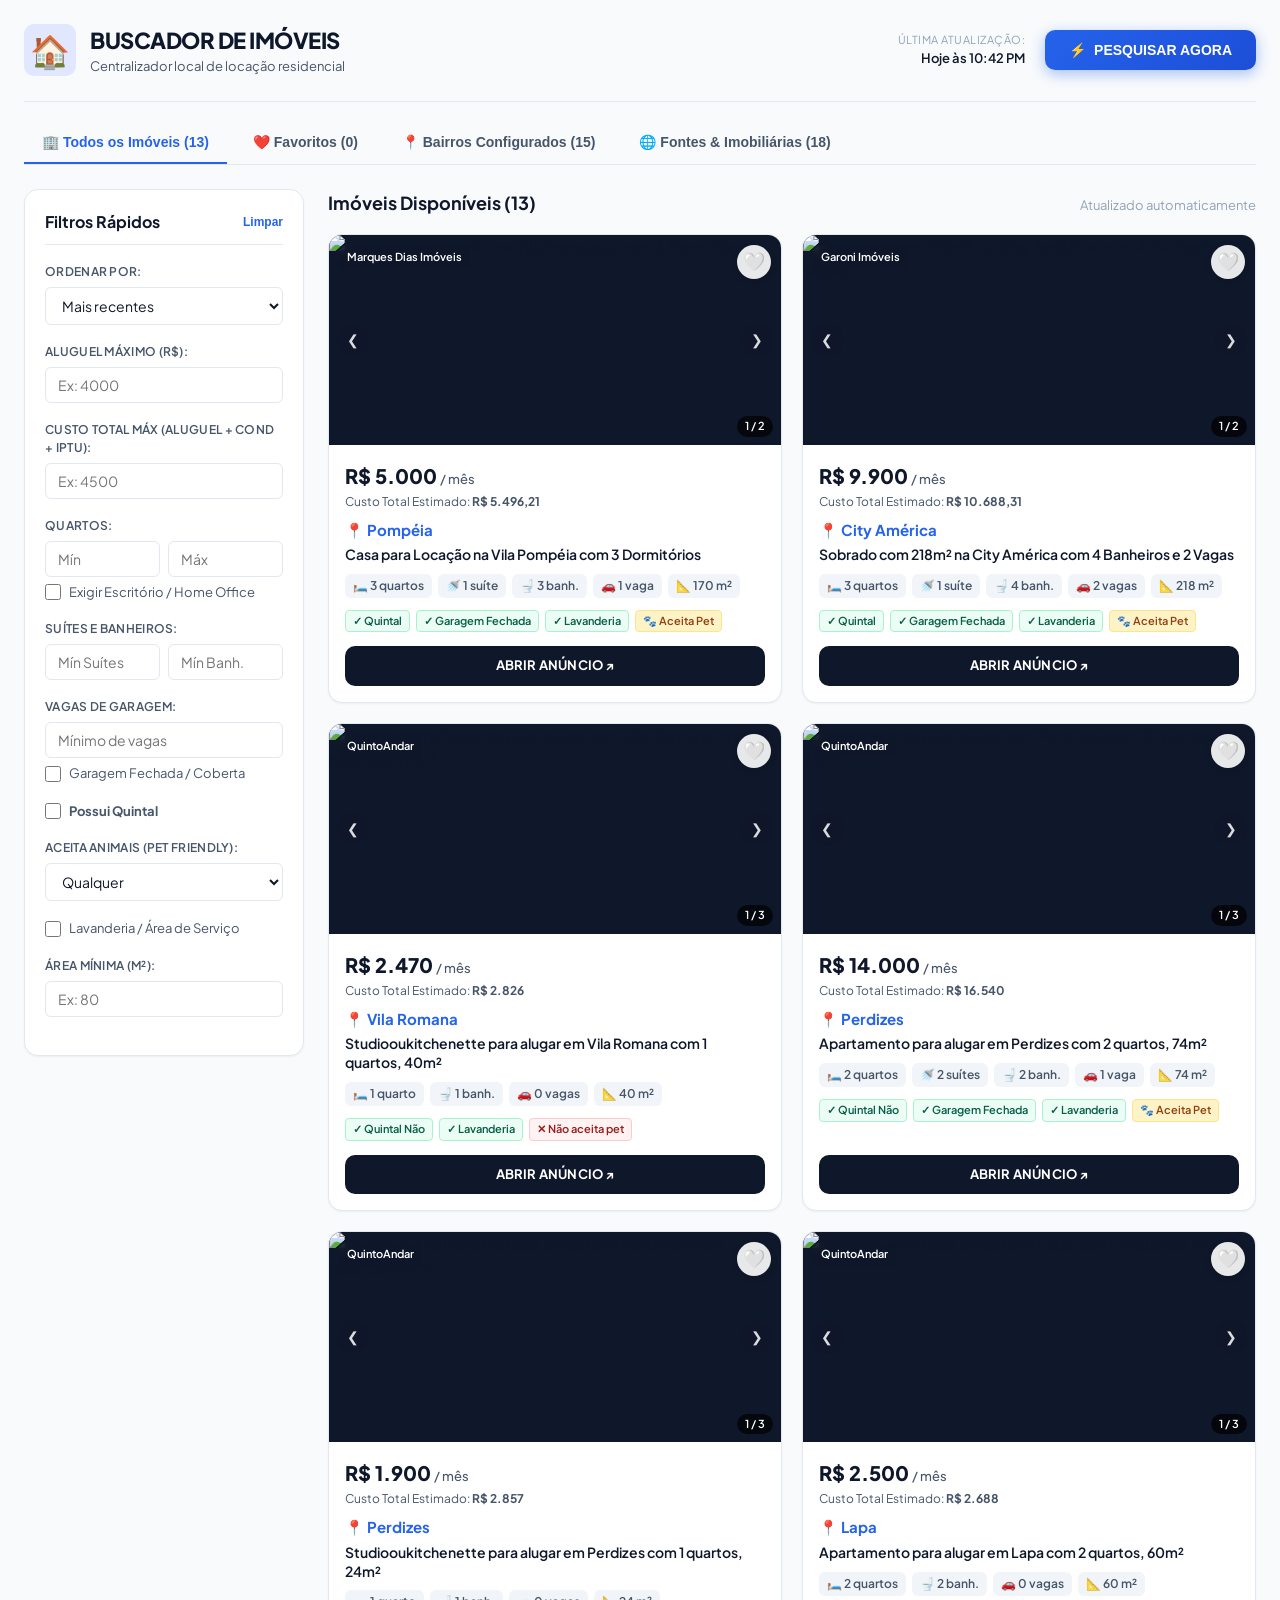
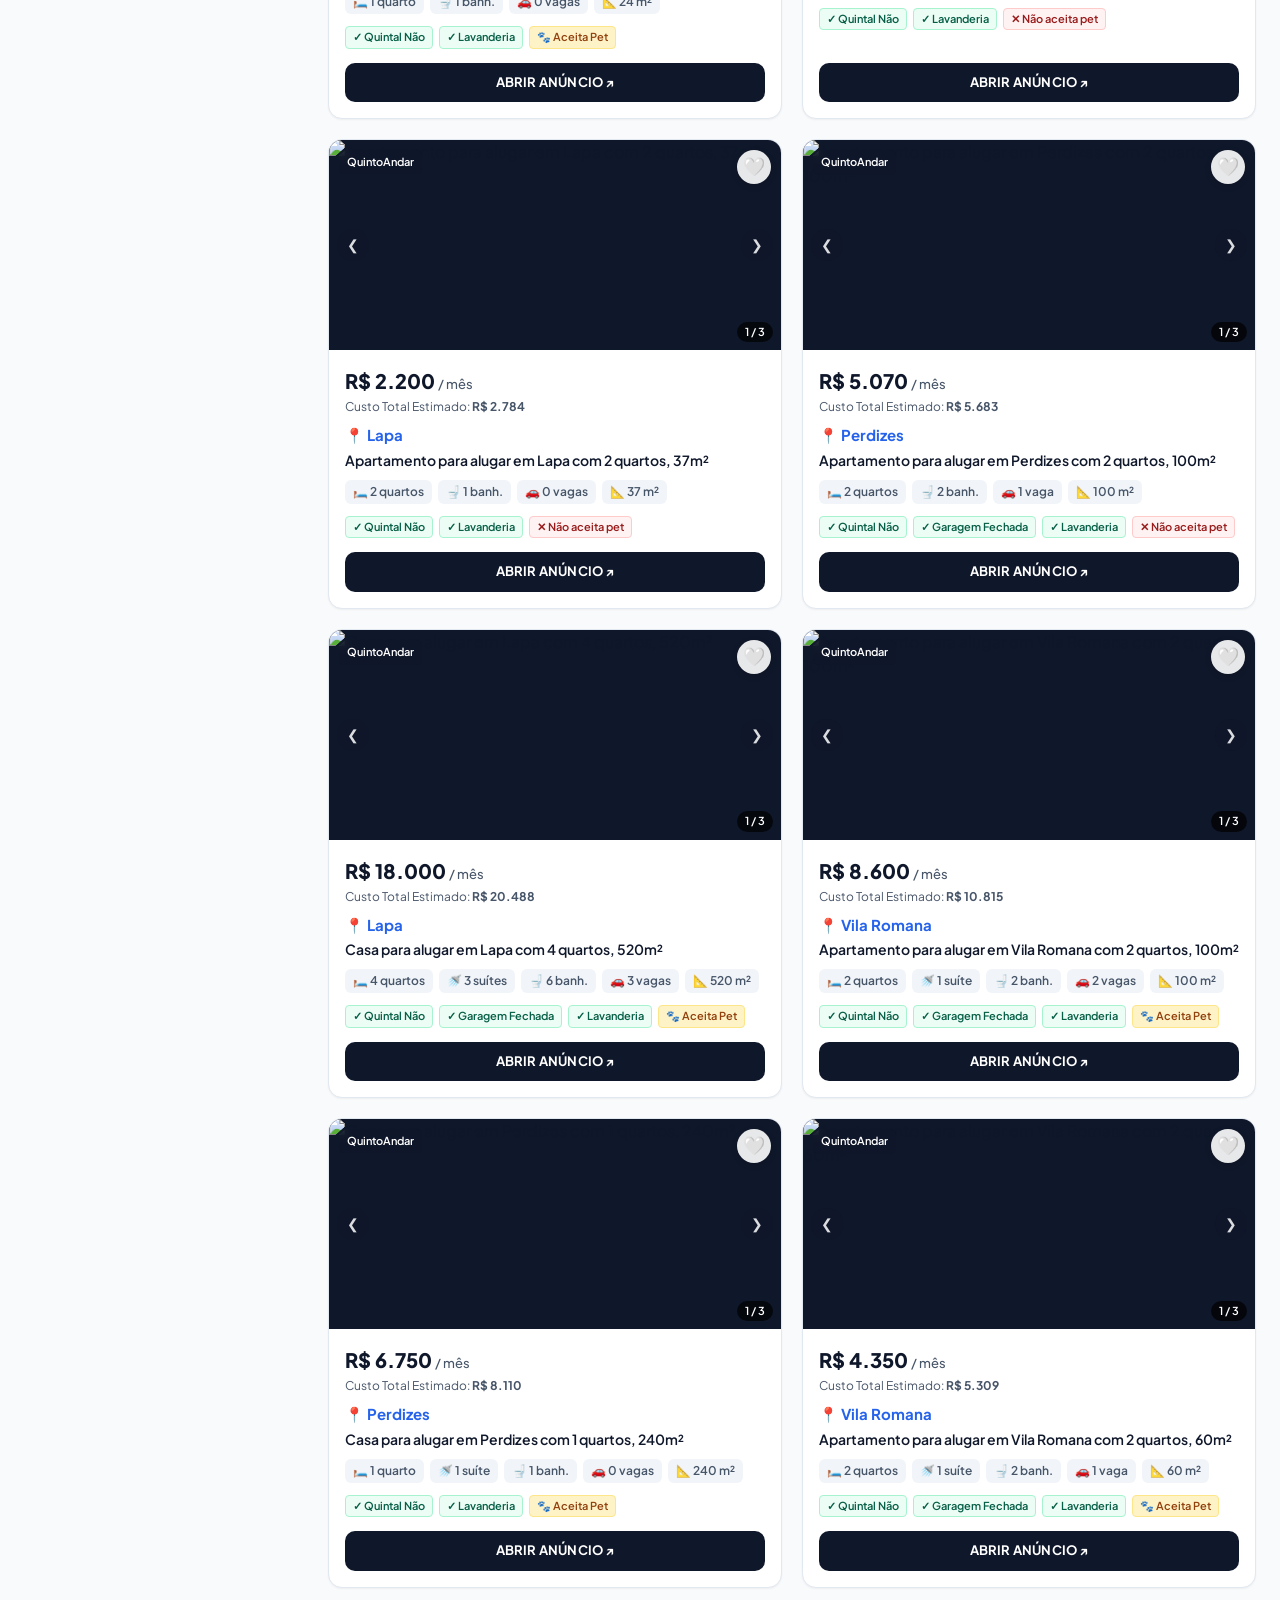
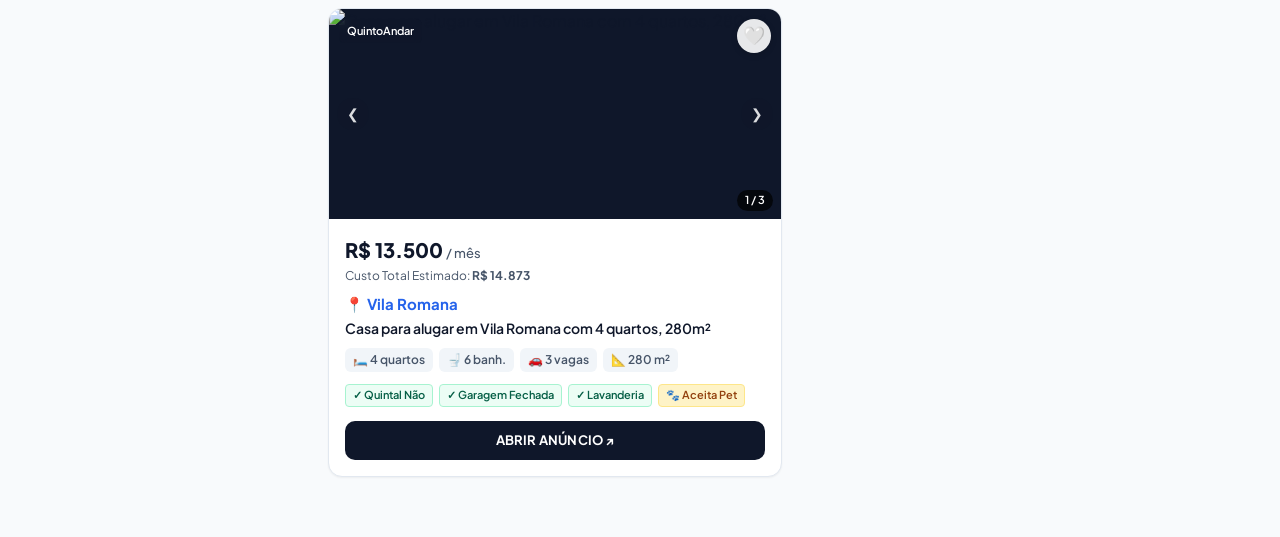
==== commit 1c0d6578: "chore(bot): atualização diária do catálogo de imóveis [skip ci]" ====
--- a/public/index.html
+++ b/public/index.html
@@ -1946,8 +1946,8 @@
       "outras_fontes_json": "[]",
       "observacao_localizacao": null,
       "indisponivel": 0,
-      "data_coleta": "2026-11-27 17:56:21",
-      "data_atualizacao": "2026-11-27 17:56:21",
+      "data_coleta": "2026-11-28 01:16:44",
+      "data_atualizacao": "2026-11-28 01:16:44",
       "fotos": [
         "https://imgs1.cdn-imobibrasil.com.br/imagens/imoveis/202606242312589295.jpg",
         "https://imgs1.cdn-imobibrasil.com.br/imagens/imoveis/202606251124082207.jpg"
@@ -1982,8 +1982,8 @@
       "outras_fontes_json": "[]",
       "observacao_localizacao": null,
       "indisponivel": 0,
-      "data_coleta": "2026-11-27 17:56:21",
-      "data_atualizacao": "2026-11-27 17:56:21",
+      "data_coleta": "2026-11-28 01:16:44",
+      "data_atualizacao": "2026-11-28 01:16:44",
       "fotos": [
         "https://img.kenlo.io/[base64].jpg",
         "https://img.kenlo.io/[base64].jpg"
@@ -2018,8 +2018,8 @@
       "outras_fontes_json": "[]",
       "observacao_localizacao": null,
       "indisponivel": 0,
-      "data_coleta": "2026-11-27 17:56:21",
-      "data_atualizacao": "2026-11-27 17:56:21",
+      "data_coleta": "2026-11-28 01:16:44",
+      "data_atualizacao": "2026-11-28 01:16:44",
       "fotos": [
         "https://www.quintoandar.com.br/img/crop/landscape/540x360/original895377452-587.12545817676961000691134.jpg",
         "https://www.quintoandar.com.br/img/crop/landscape/540x360/original895377452-199.7238478606681000691135.jpg",
@@ -2055,8 +2055,8 @@
       "outras_fontes_json": "[]",
       "observacao_localizacao": null,
       "indisponivel": 0,
-      "data_coleta": "2026-11-27 17:56:21",
-      "data_atualizacao": "2026-11-27 17:56:21",
+      "data_coleta": "2026-11-28 01:16:44",
+      "data_atualizacao": "2026-11-28 01:16:44",
       "fotos": [
         "https://www.quintoandar.com.br/img/crop/landscape/540x360/original895127768-678.5351521824512enhancedb0wtsp39m1rgc0cskhjvy86ntr.jpg",
         "https://www.quintoandar.com.br/img/crop/landscape/540x360/original895127768-858.6062420497259enhancedenzk14aj7nrga0cskhj8bq7d70.jpg",
@@ -2092,8 +2092,8 @@
       "outras_fontes_json": "[]",
       "observacao_localizacao": null,
       "indisponivel": 0,
-      "data_coleta": "2026-11-27 17:56:21",
-      "data_atualizacao": "2026-11-27 17:56:21",
+      "data_coleta": "2026-11-28 01:16:44",
+      "data_atualizacao": "2026-11-28 01:16:44",
       "fotos": [
         "https://www.quintoandar.com.br/img/crop/landscape/540x360/original895276182-400.525416237839241Sala101.jpg",
         "https://www.quintoandar.com.br/img/crop/landscape/540x360/original895276182-171.97772970661151Sala102.jpg",
@@ -2129,8 +2129,8 @@
       "outras_fontes_json": "[]",
       "observacao_localizacao": null,
       "indisponivel": 0,
-      "data_coleta": "2026-11-27 17:56:21",
-      "data_atualizacao": "2026-11-27 17:56:21",
+      "data_coleta": "2026-11-28 01:16:44",
+      "data_atualizacao": "2026-11-28 01:16:44",
       "fotos": [
         "https://www.quintoandar.com.br/img/crop/landscape/540x360/894140433-311.1498264589322IMG3939.jpg",
         "https://www.quintoandar.com.br/img/crop/landscape/540x360/894140433-534.6020206037498IMG3938.jpg",
@@ -2166,8 +2166,8 @@
       "outras_fontes_json": "[]",
       "observacao_localizacao": null,
       "indisponivel": 0,
-      "data_coleta": "2026-11-27 17:56:21",
-      "data_atualizacao": "2026-11-27 17:56:21",
+      "data_coleta": "2026-11-28 01:16:44",
+      "data_atualizacao": "2026-11-28 01:16:44",
       "fotos": [
         "https://www.quintoandar.com.br/img/crop/landscape/540x360/original895408395-66.36775682064888895408395_17.jpg",
         "https://www.quintoandar.com.br/img/crop/landscape/540x360/original895408395-237.59393760796056895408395_0.jpg",
@@ -2203,8 +2203,8 @@
       "outras_fontes_json": "[]",
       "observacao_localizacao": null,
       "indisponivel": 0,
-      "data_coleta": "2026-11-27 17:56:21",
-      "data_atualizacao": "2026-11-27 17:56:21",
+      "data_coleta": "2026-11-28 01:16:44",
+      "data_atualizacao": "2026-11-28 01:16:44",
       "fotos": [
         "https://www.quintoandar.com.br/img/crop/landscape/540x360/original895277716-586.3879193355306IMG1663.jpg",
         "https://www.quintoandar.com.br/img/crop/landscape/540x360/original895277716-549.7535137515935IMG1666.jpg",
@@ -2240,8 +2240,8 @@
       "outras_fontes_json": "[]",
       "observacao_localizacao": null,
       "indisponivel": 0,
-      "data_coleta": "2026-11-27 17:56:21",
-      "data_atualizacao": "2026-11-27 17:56:21",
+      "data_coleta": "2026-11-28 01:16:44",
+      "data_atualizacao": "2026-11-28 01:16:44",
       "fotos": [
         "https://www.quintoandar.com.br/img/crop/landscape/540x360/893373962-156.56970474431552MG0467.jpg",
         "https://www.quintoandar.com.br/img/crop/landscape/540x360/893373962-506.4198805640737MG0466.jpg",
@@ -2277,8 +2277,8 @@
       "outras_fontes_json": "[]",
       "observacao_localizacao": null,
       "indisponivel": 0,
-      "data_coleta": "2026-11-27 17:56:21",
-      "data_atualizacao": "2026-11-27 17:56:21",
+      "data_coleta": "2026-11-28 01:16:44",
+      "data_atualizacao": "2026-11-28 01:16:44",
       "fotos": [
         "https://www.quintoandar.com.br/img/crop/landscape/540x360/original895472798-248.13293746085773IMG7250.jpg",
         "https://www.quintoandar.com.br/img/crop/landscape/540x360/original895472798-896.8868589271863IMG7248.jpg",
@@ -2314,8 +2314,8 @@
       "outras_fontes_json": "[]",
       "observacao_localizacao": null,
       "indisponivel": 0,
-      "data_coleta": "2026-11-27 17:56:21",
-      "data_atualizacao": "2026-11-27 17:56:21",
+      "data_coleta": "2026-11-28 01:16:44",
+      "data_atualizacao": "2026-11-28 01:16:44",
       "fotos": [
         "https://www.quintoandar.com.br/img/crop/landscape/540x360/original895024558-836.67647558995051Sala.jpg",
         "https://www.quintoandar.com.br/img/crop/landscape/540x360/original895024558-996.64111856193221Sala2.jpg",
@@ -2351,8 +2351,8 @@
       "outras_fontes_json": "[]",
       "observacao_localizacao": null,
       "indisponivel": 0,
-      "data_coleta": "2026-11-27 17:56:21",
-      "data_atualizacao": "2026-11-27 17:56:21",
+      "data_coleta": "2026-11-28 01:16:44",
+      "data_atualizacao": "2026-11-28 01:16:44",
       "fotos": [
         "https://www.quintoandar.com.br/img/crop/landscape/540x360/892777195-136.90066880351003DSC0069.jpg",
         "https://www.quintoandar.com.br/img/crop/landscape/540x360/892777195-109.31690676142325DSC0073.jpg",
@@ -2388,8 +2388,8 @@
       "outras_fontes_json": "[]",
       "observacao_localizacao": null,
       "indisponivel": 0,
-      "data_coleta": "2026-11-27 17:56:21",
-      "data_atualizacao": "2026-11-27 17:56:21",
+      "data_coleta": "2026-11-28 01:16:44",
+      "data_atualizacao": "2026-11-28 01:16:44",
       "fotos": [
         "https://www.quintoandar.com.br/img/crop/landscape/540x360/original895519199-964.8277997898905e74000b7-38fb-48af-a3ac-cb8271a4cd62-LEAD3P-1e34ddbe-47fb-4022-aee7-14123859b5fb.jpg",
         "https://www.quintoandar.com.br/img/crop/landscape/540x360/original895519199-563.5341896743492e74000b7-38fb-48af-a3ac-cb8271a4cd62-LEAD3P-dc3706b2-e950-4978-966a-9f2f82c20d6f.jpg",
